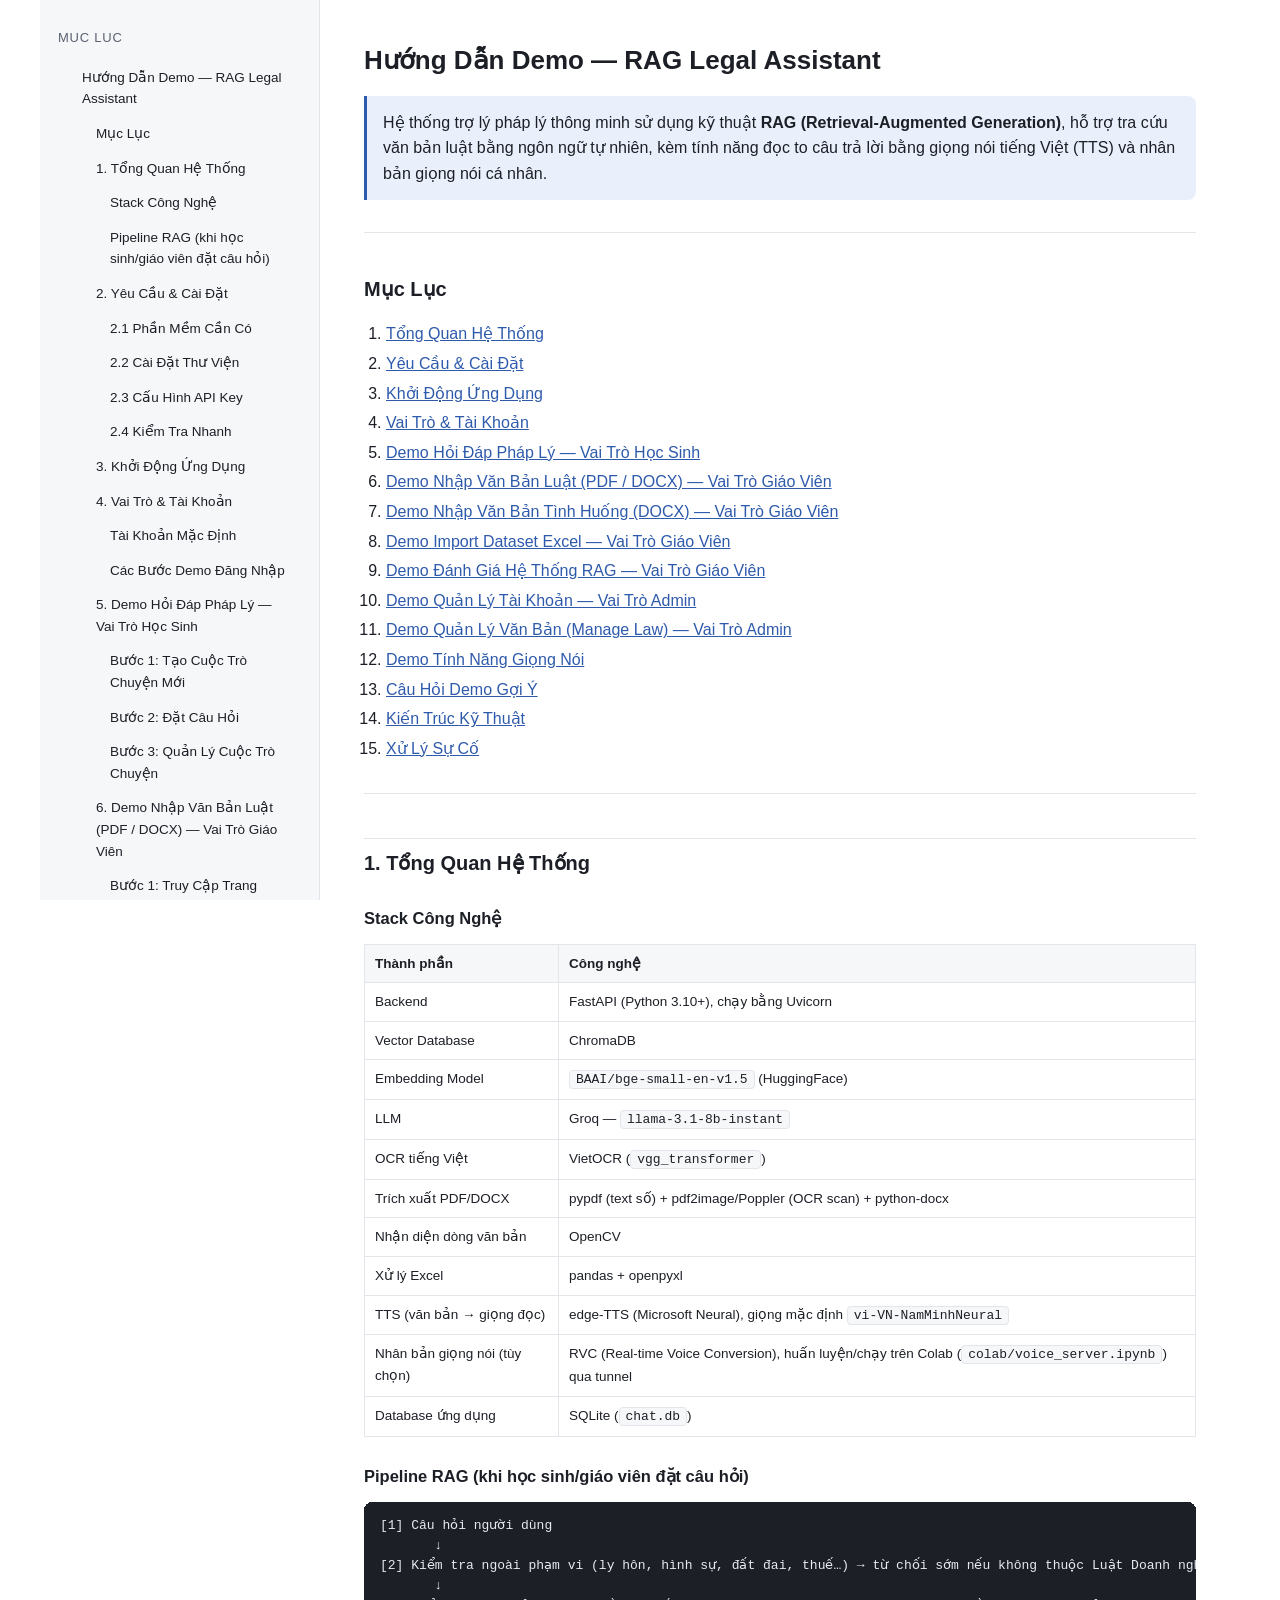
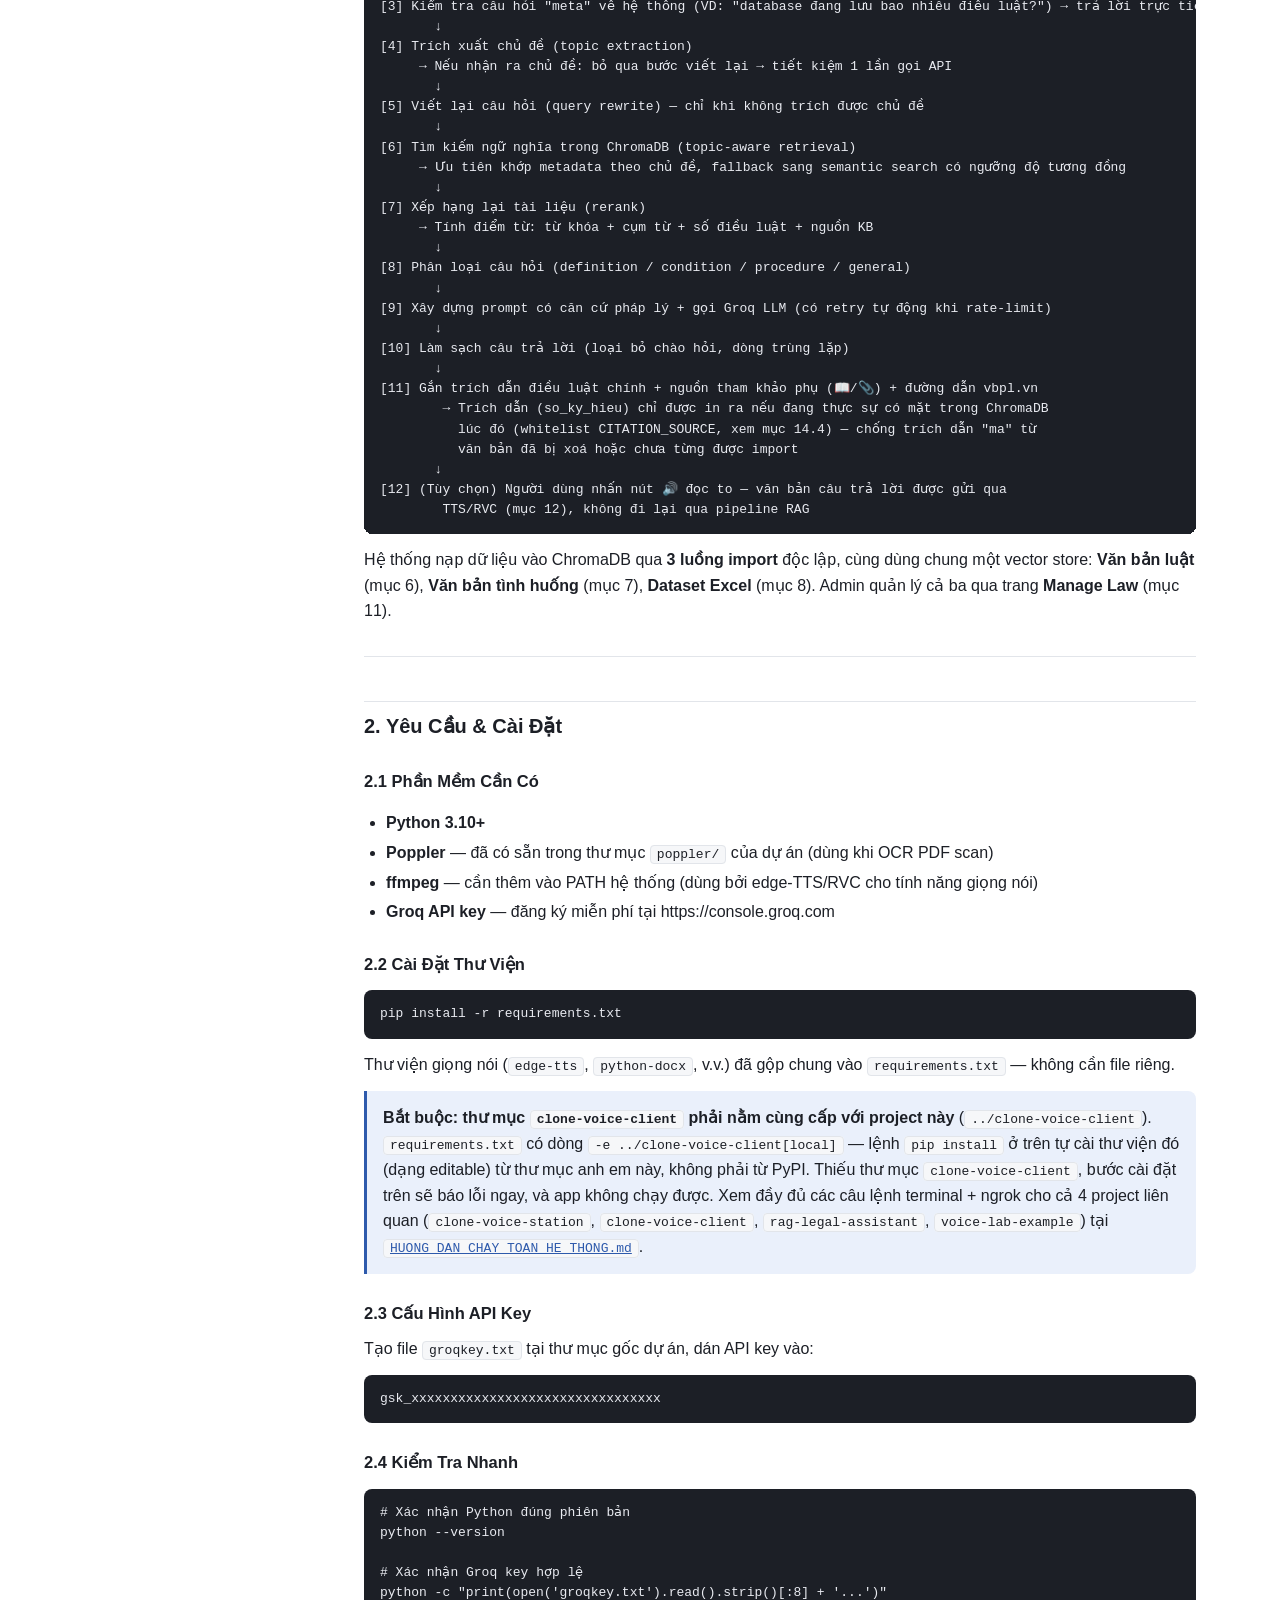
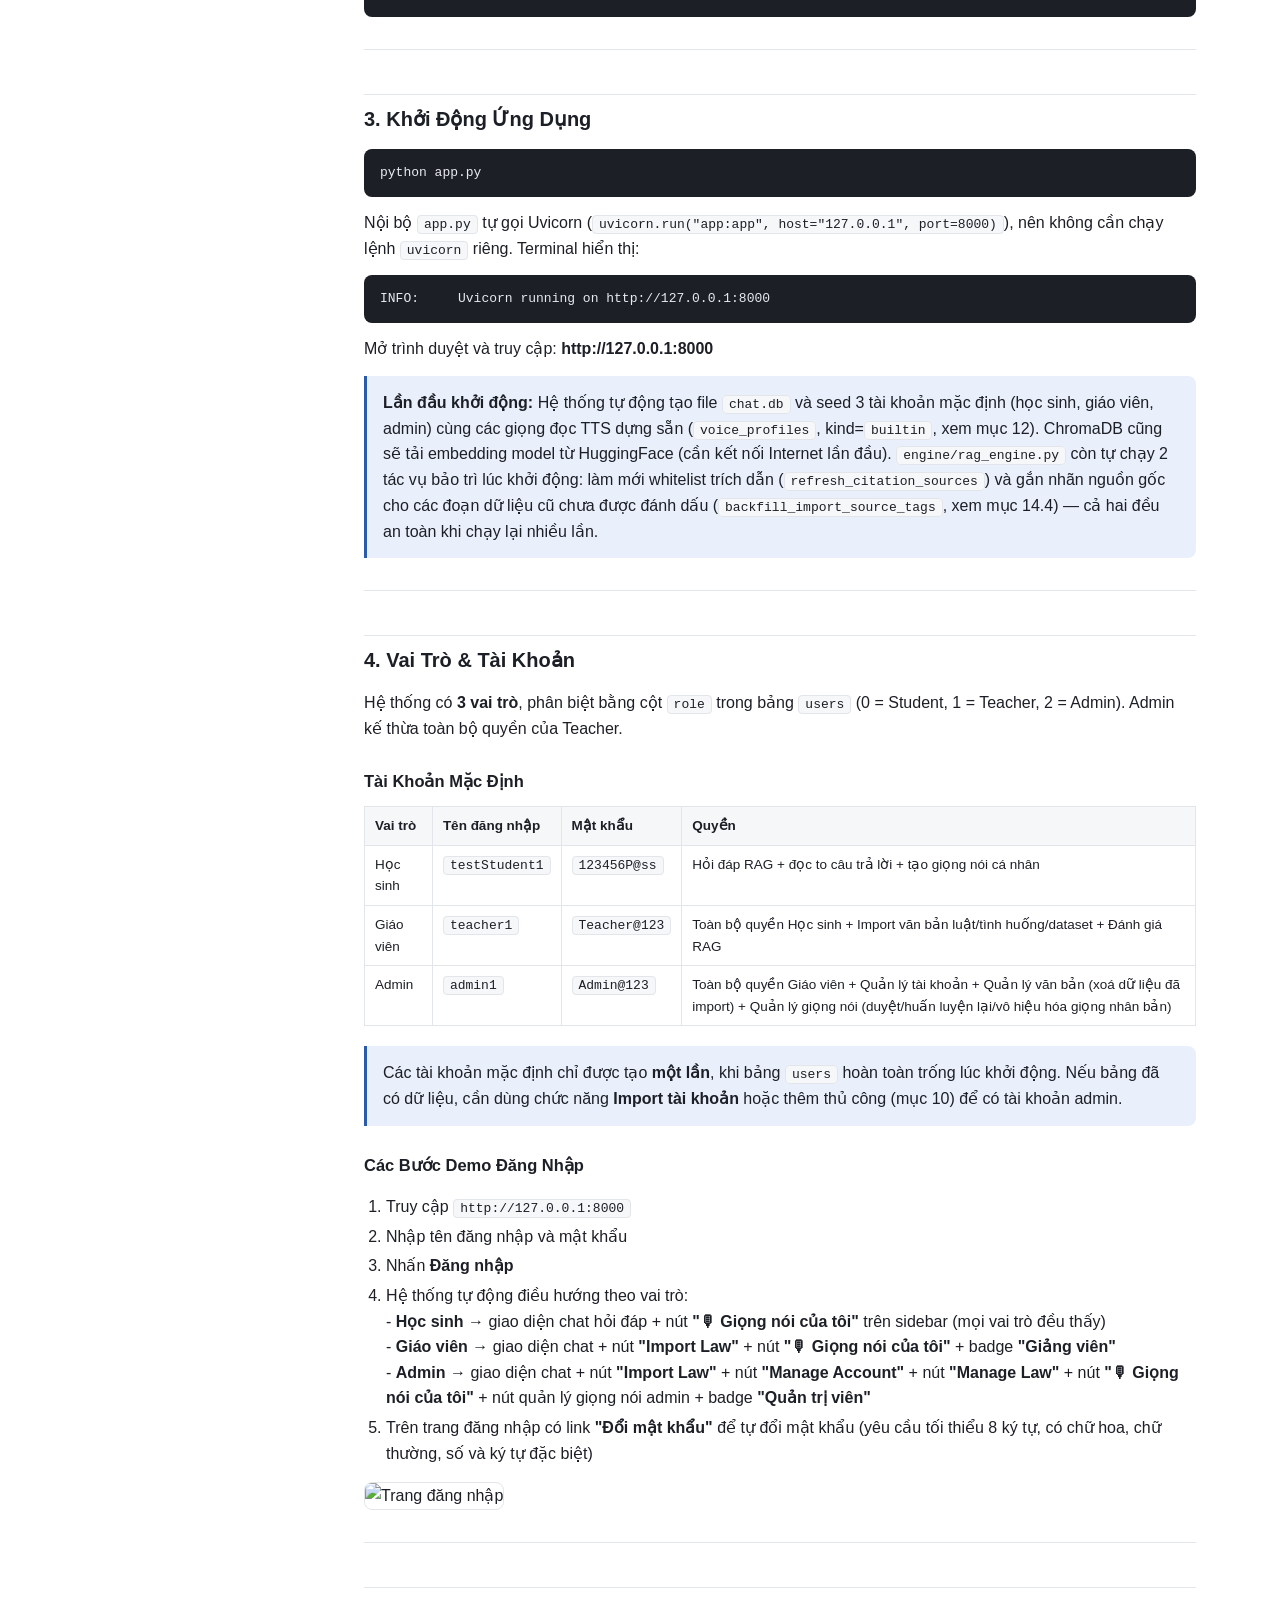
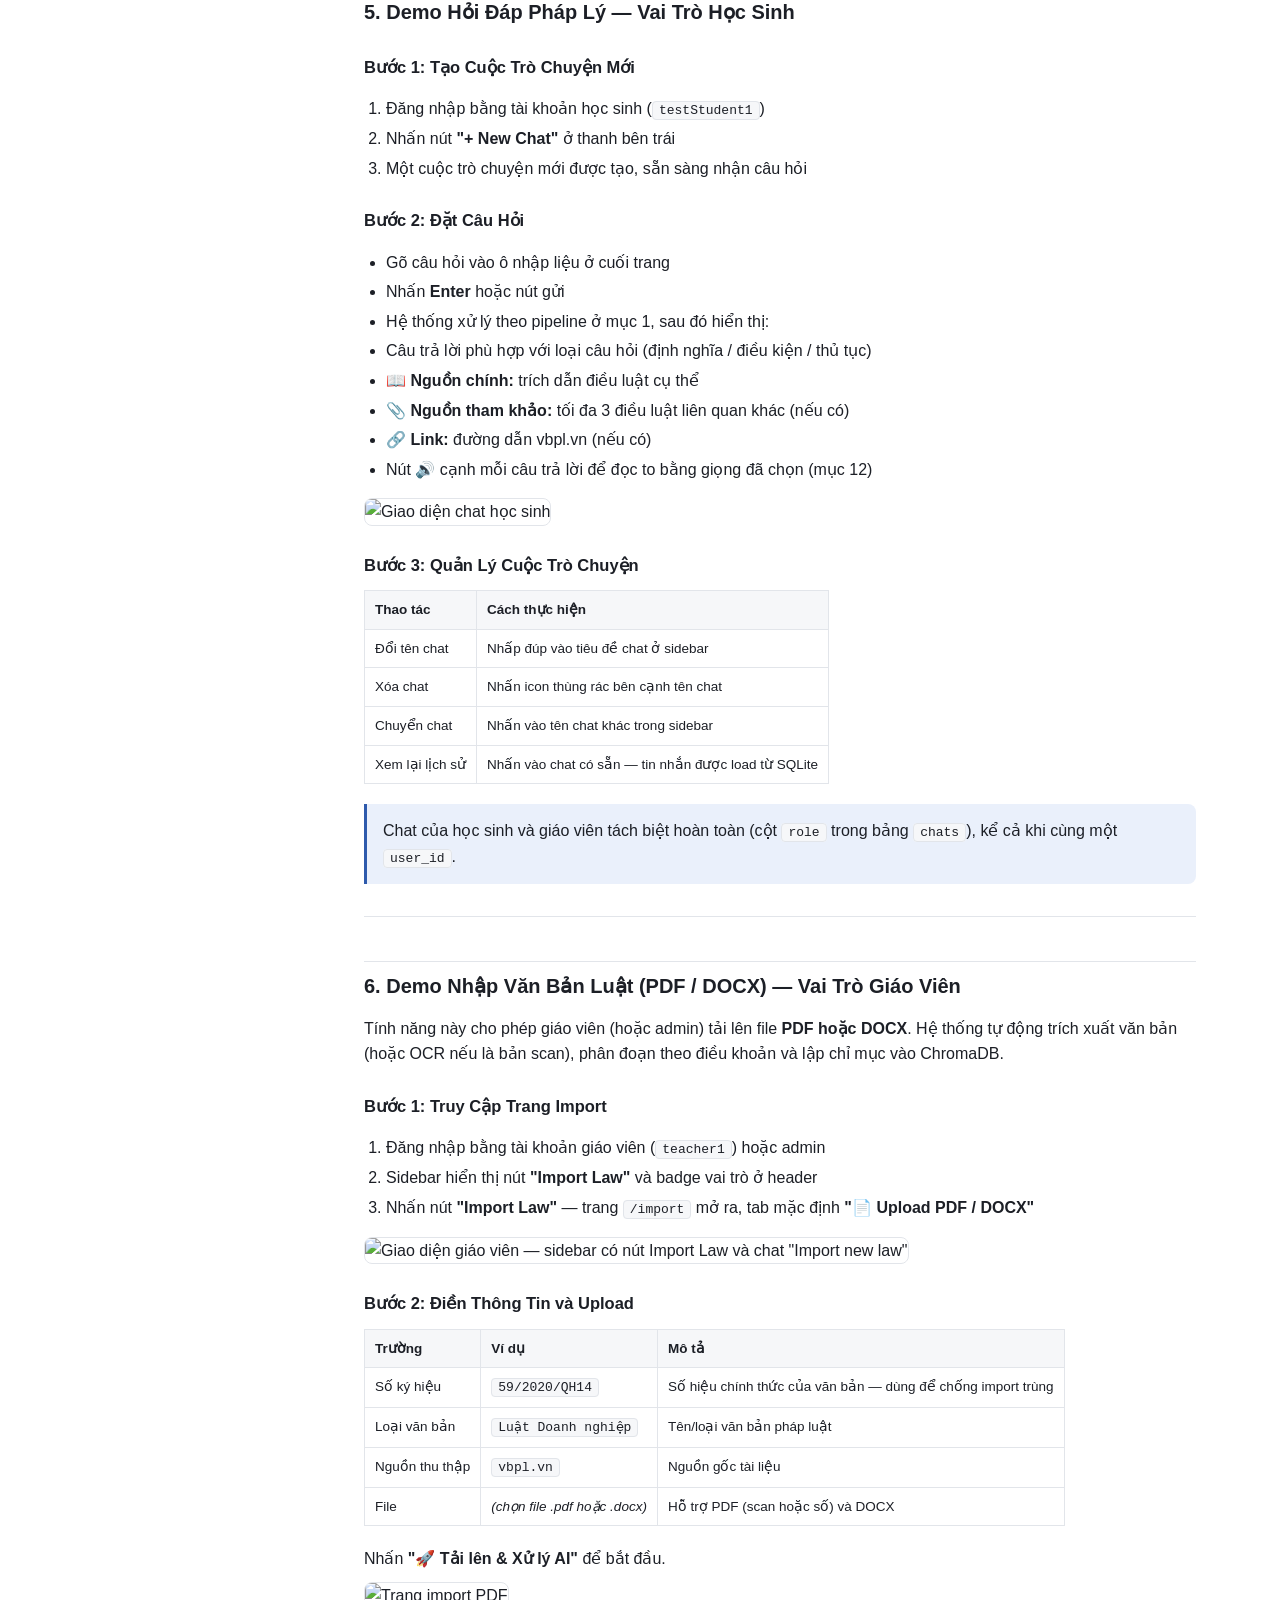
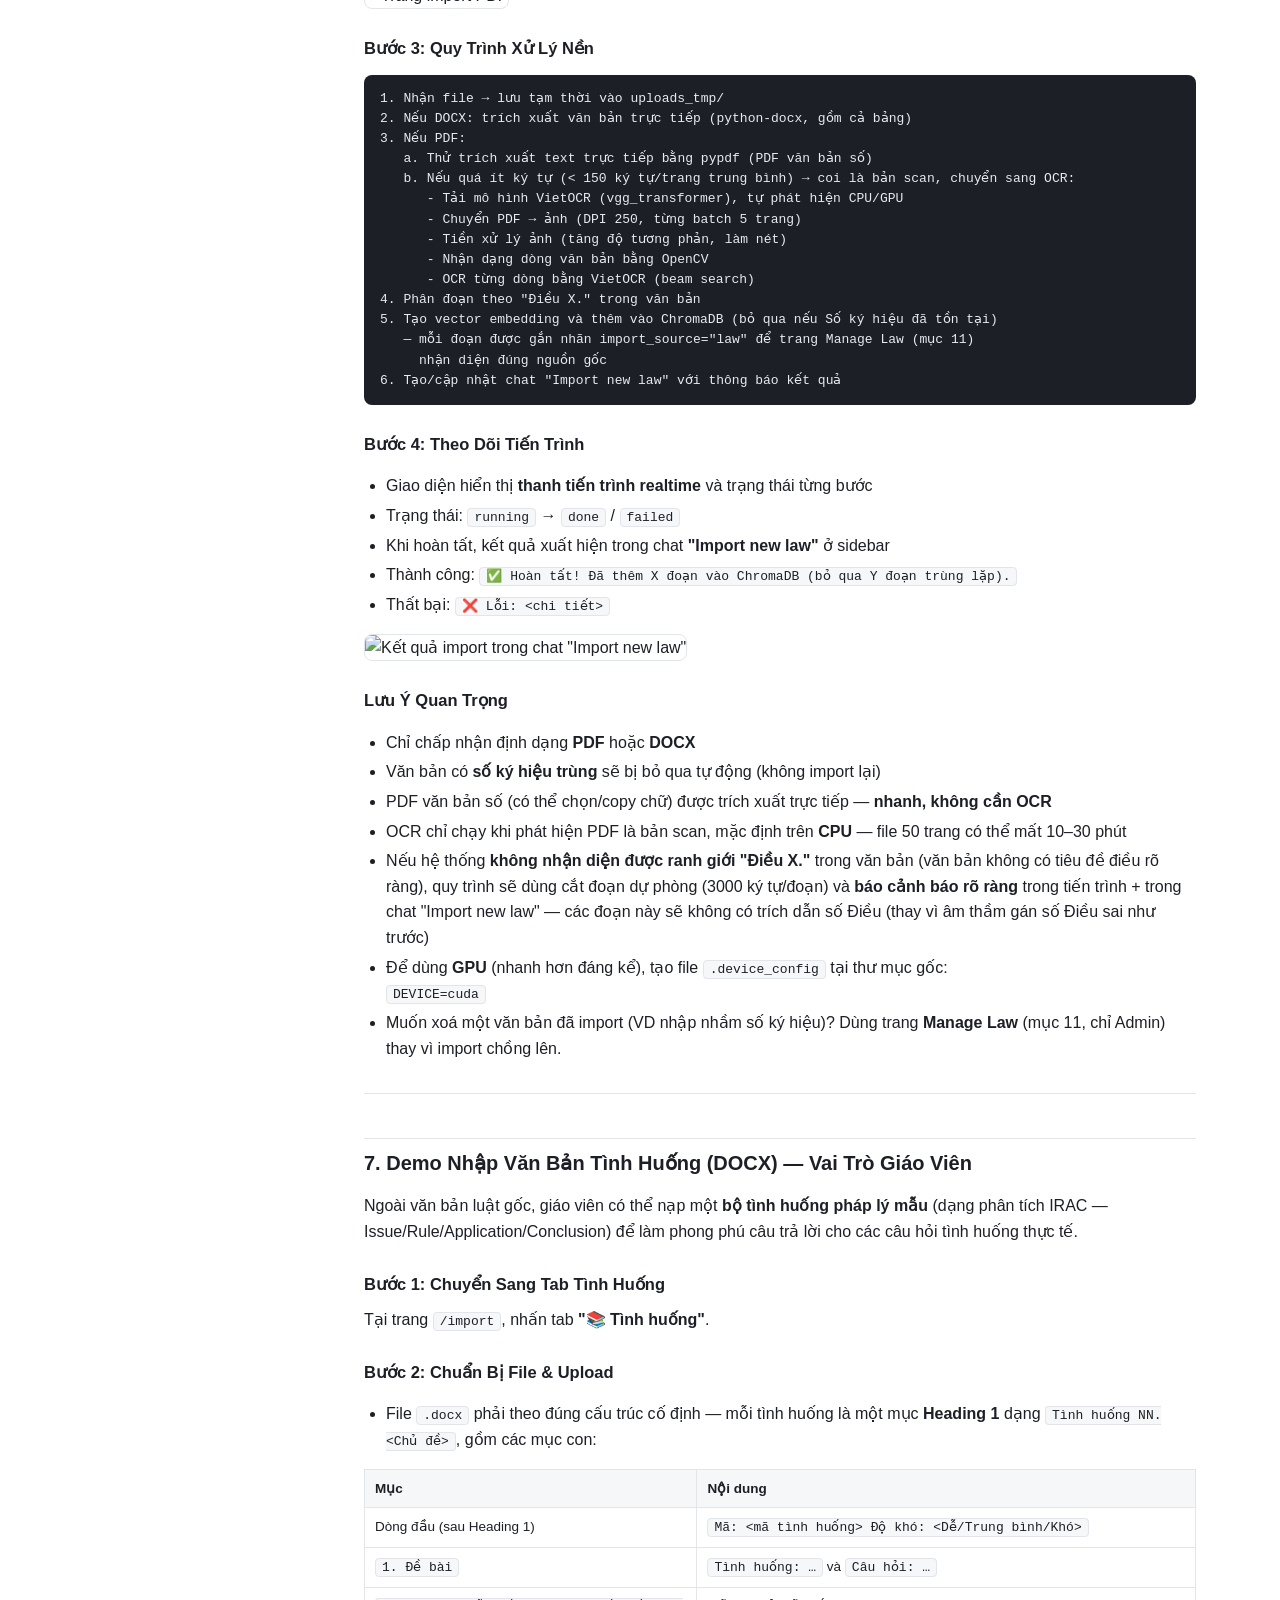
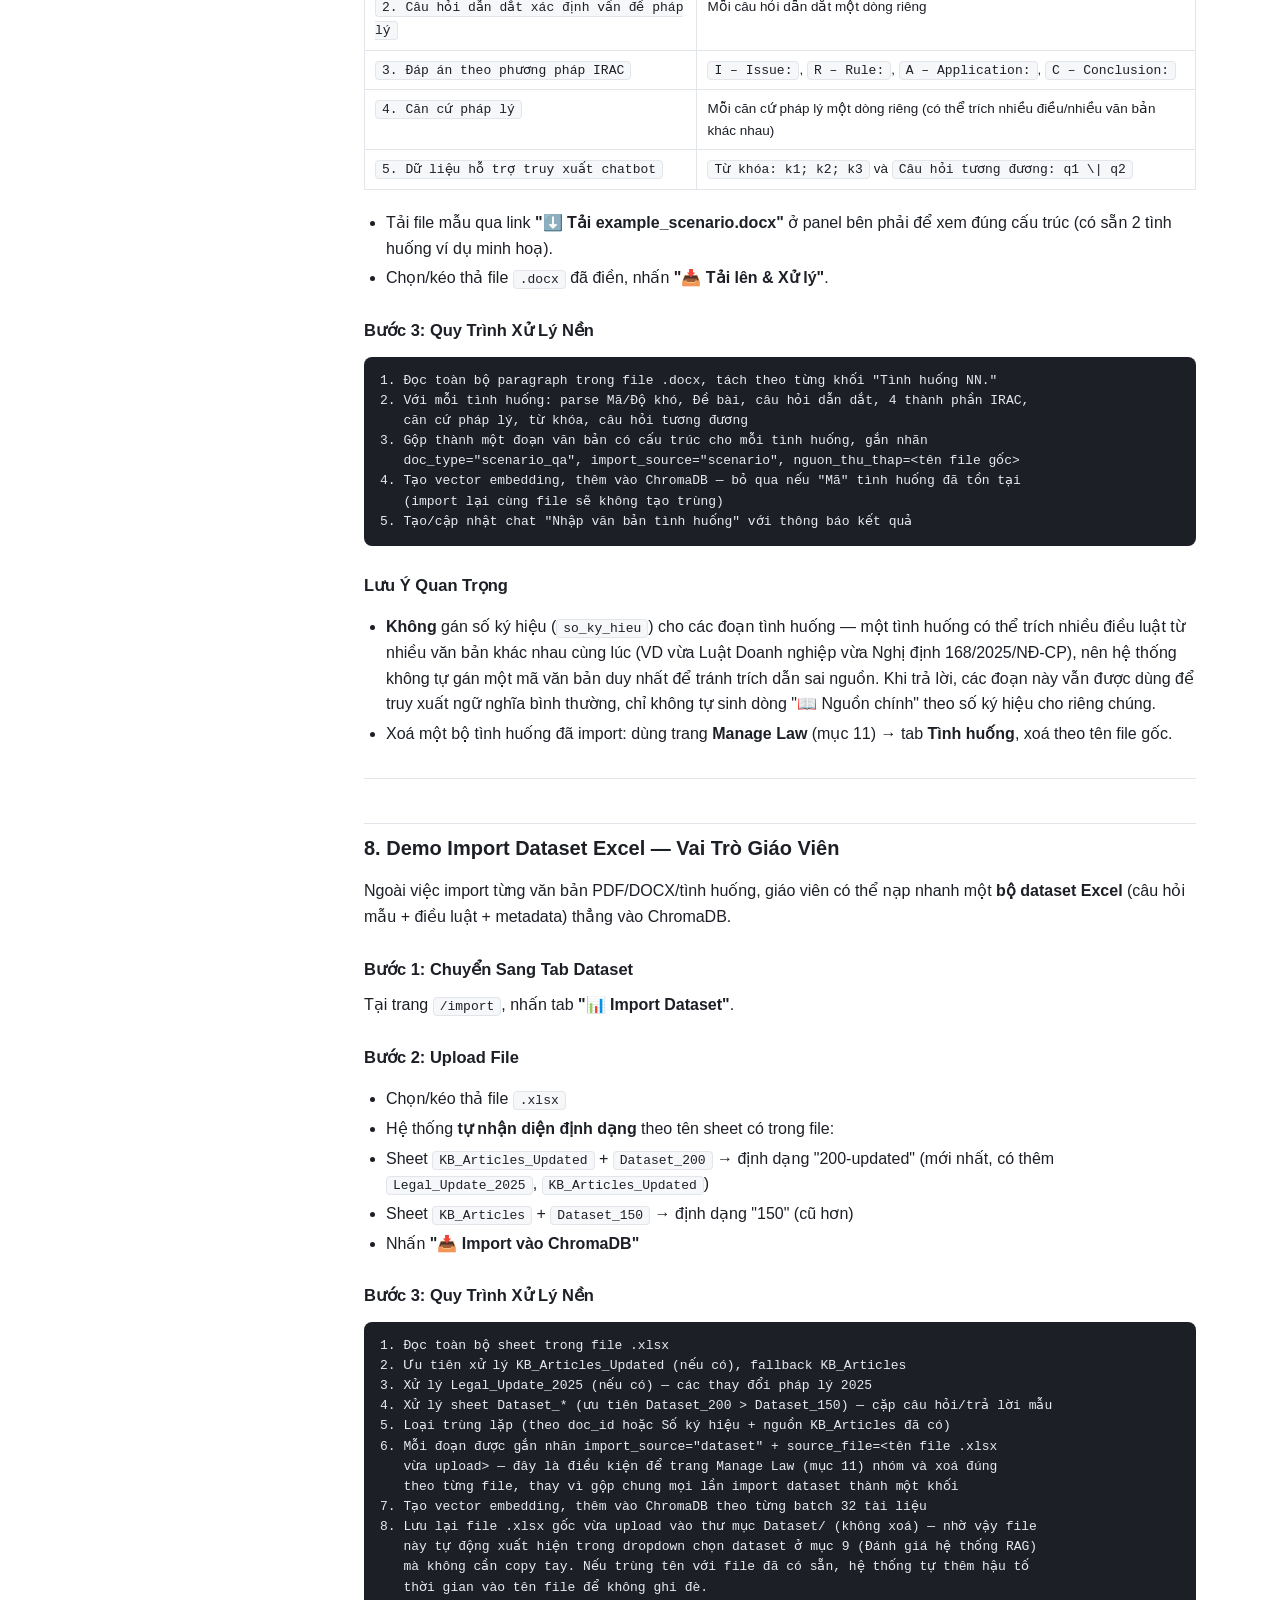
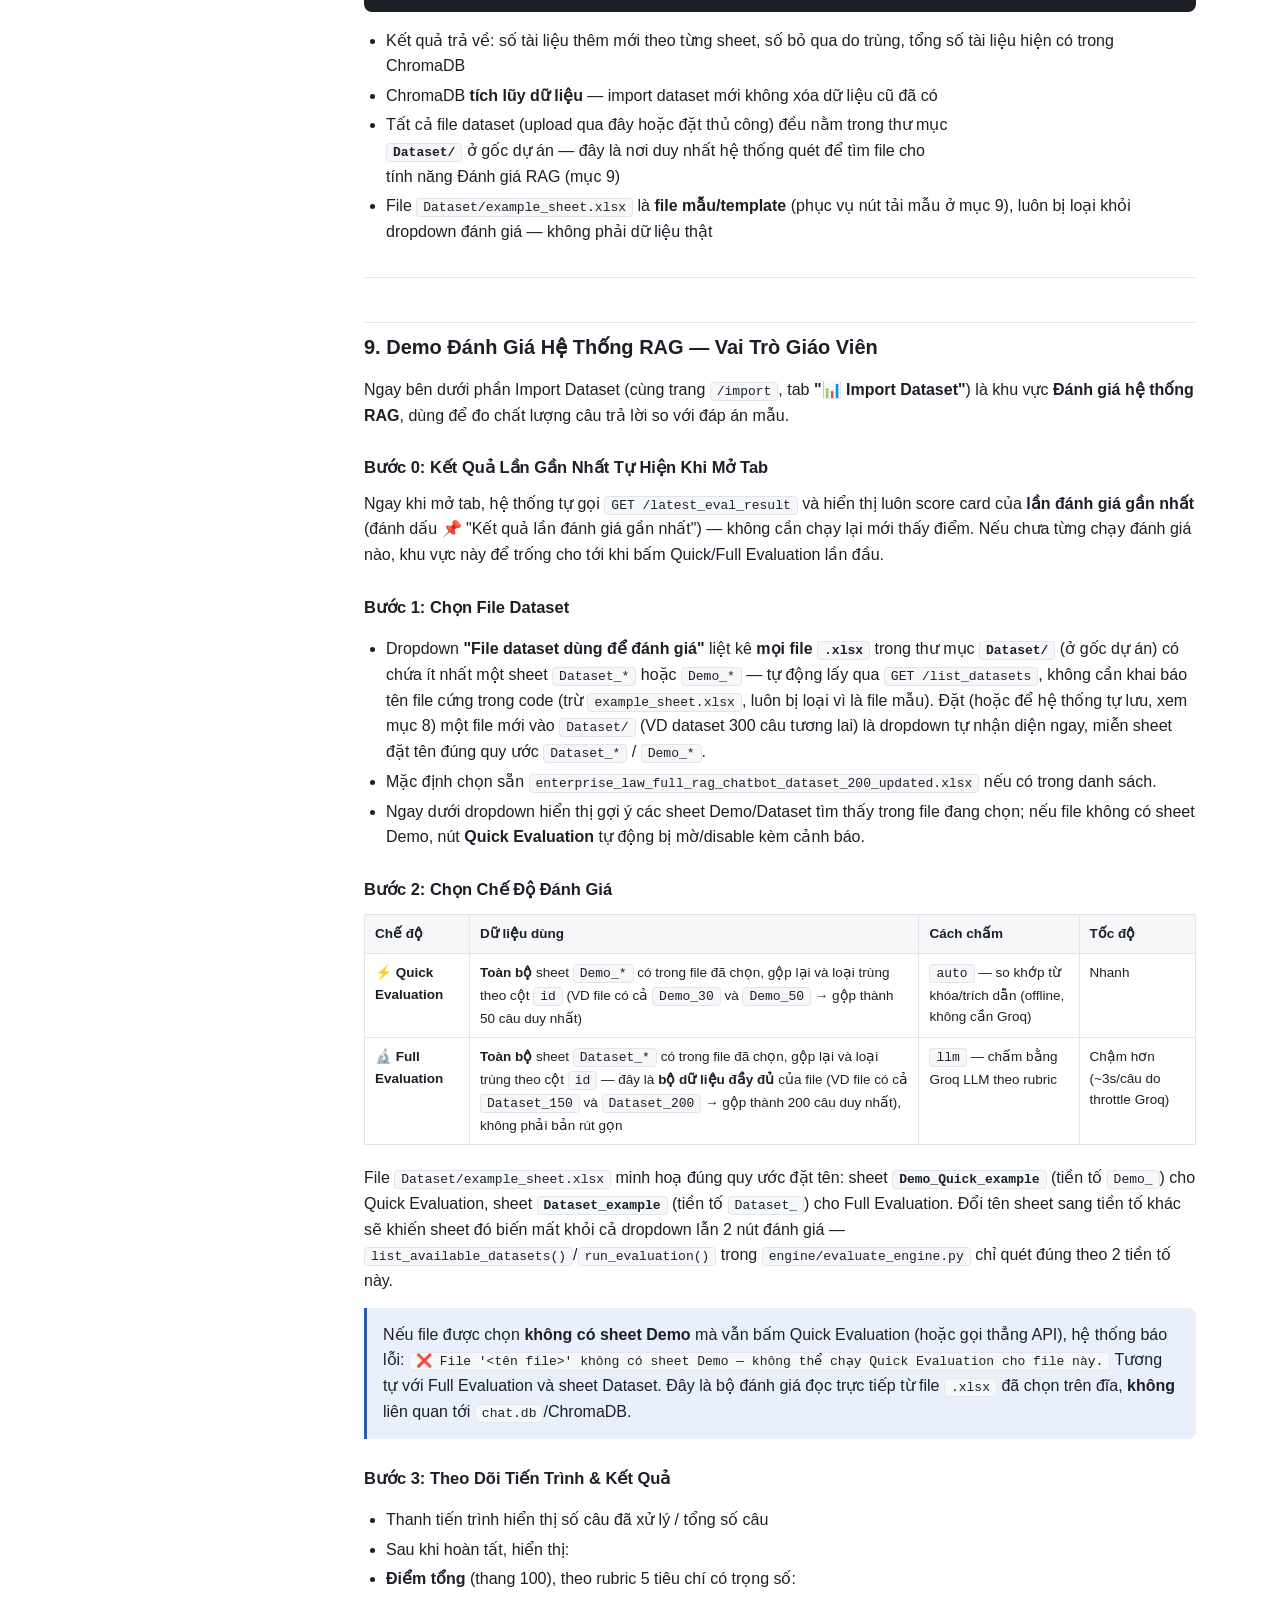
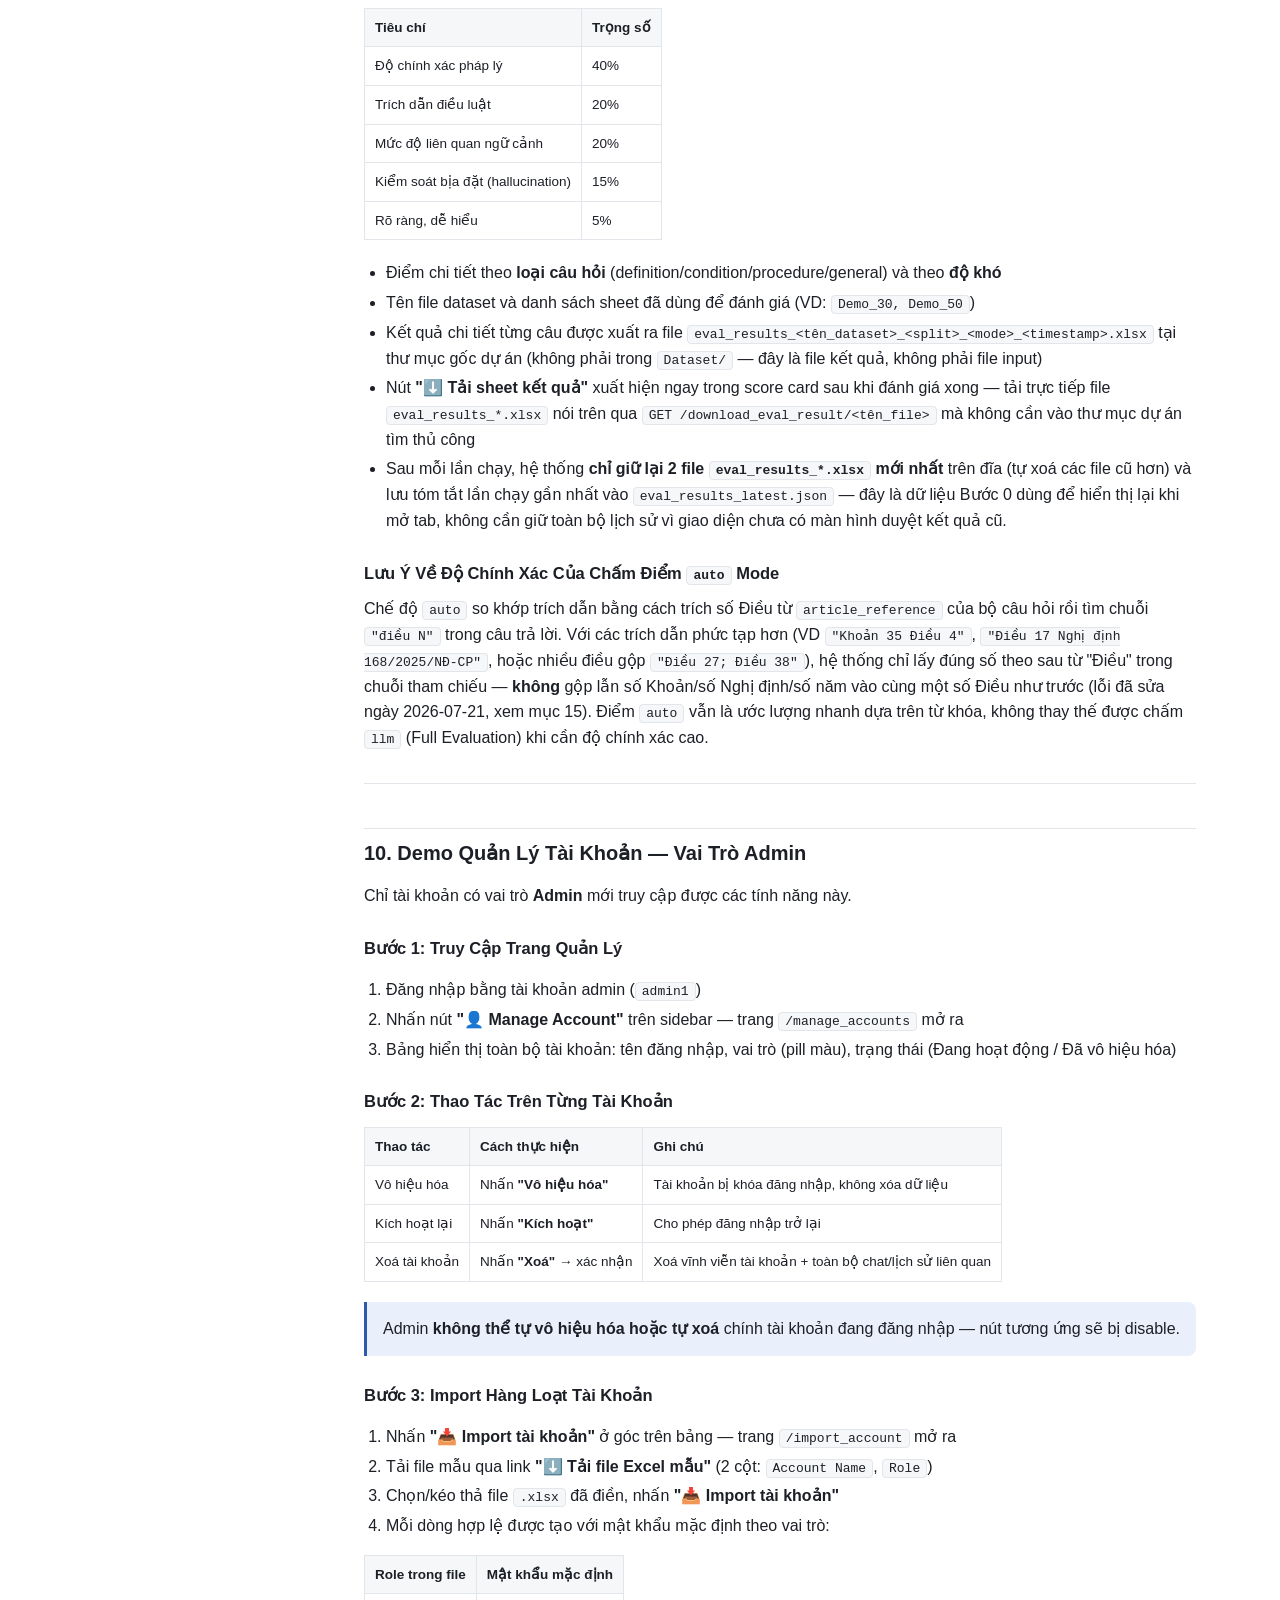
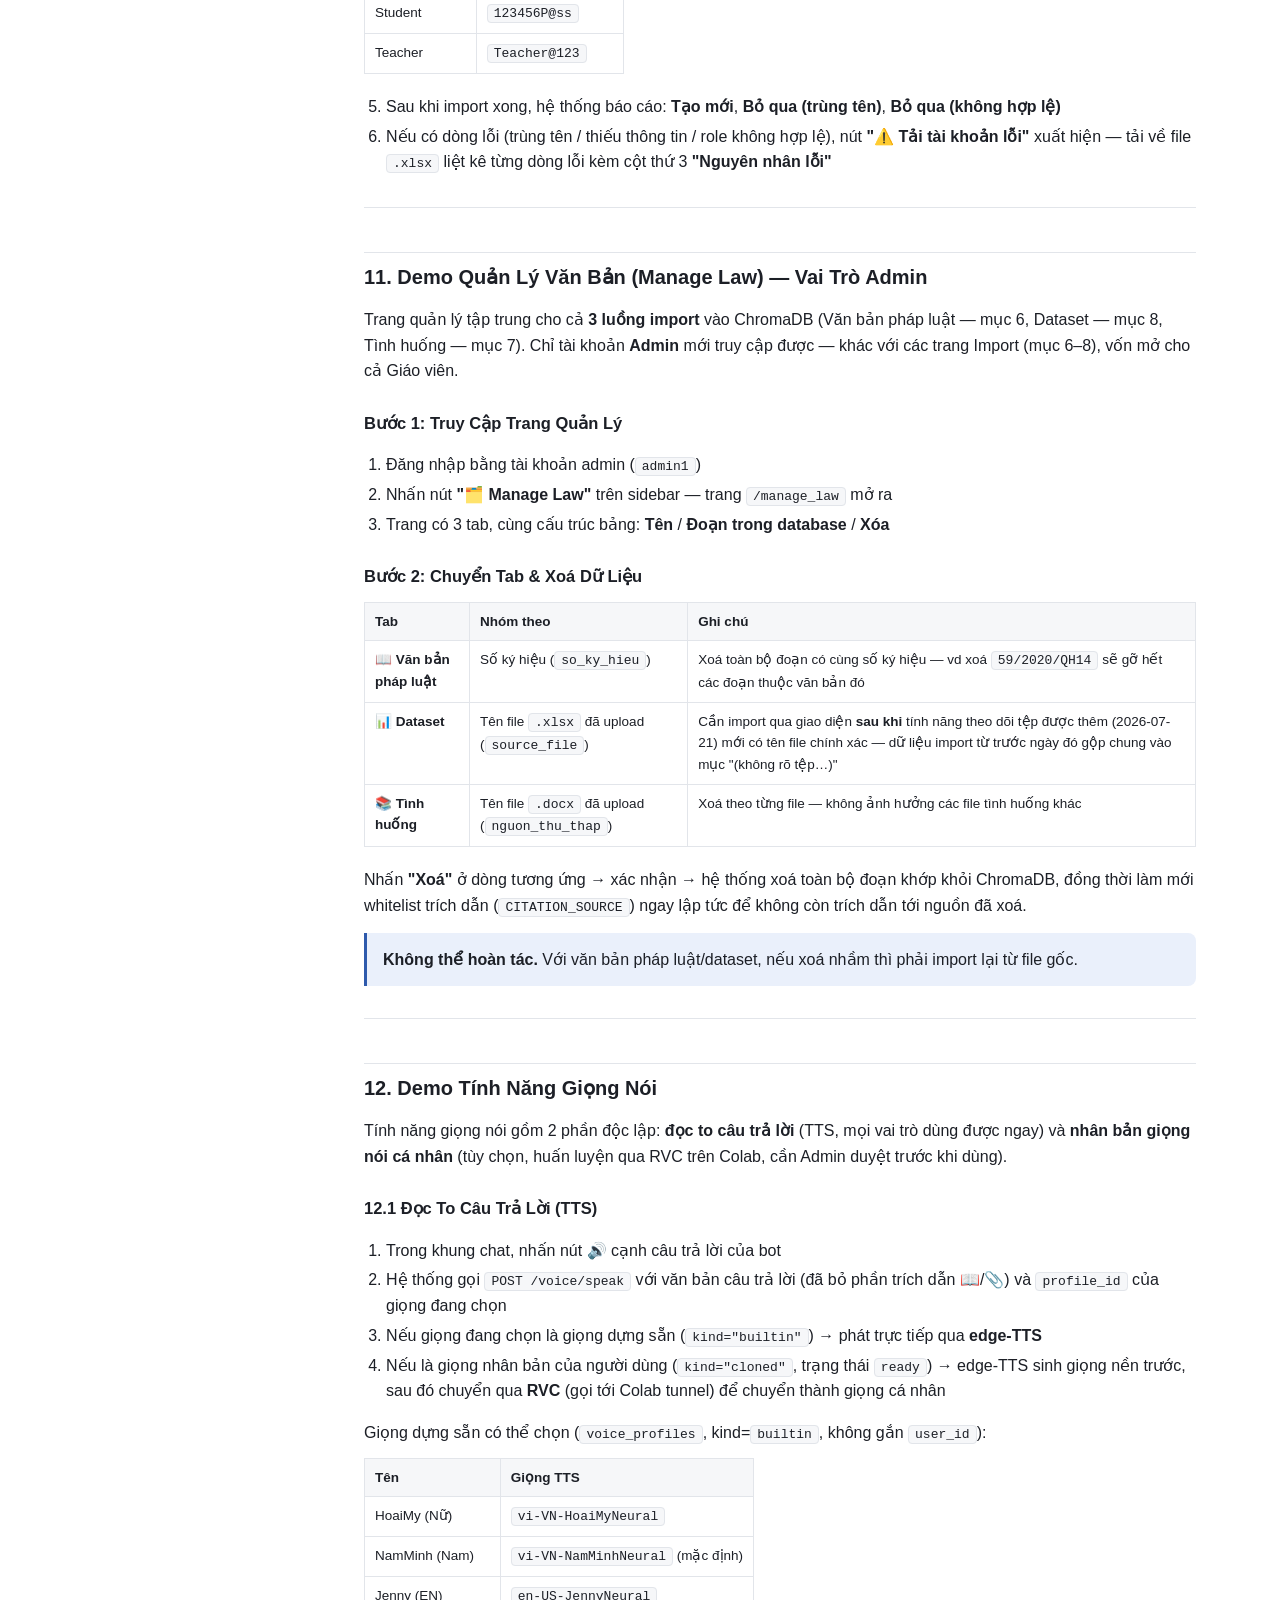
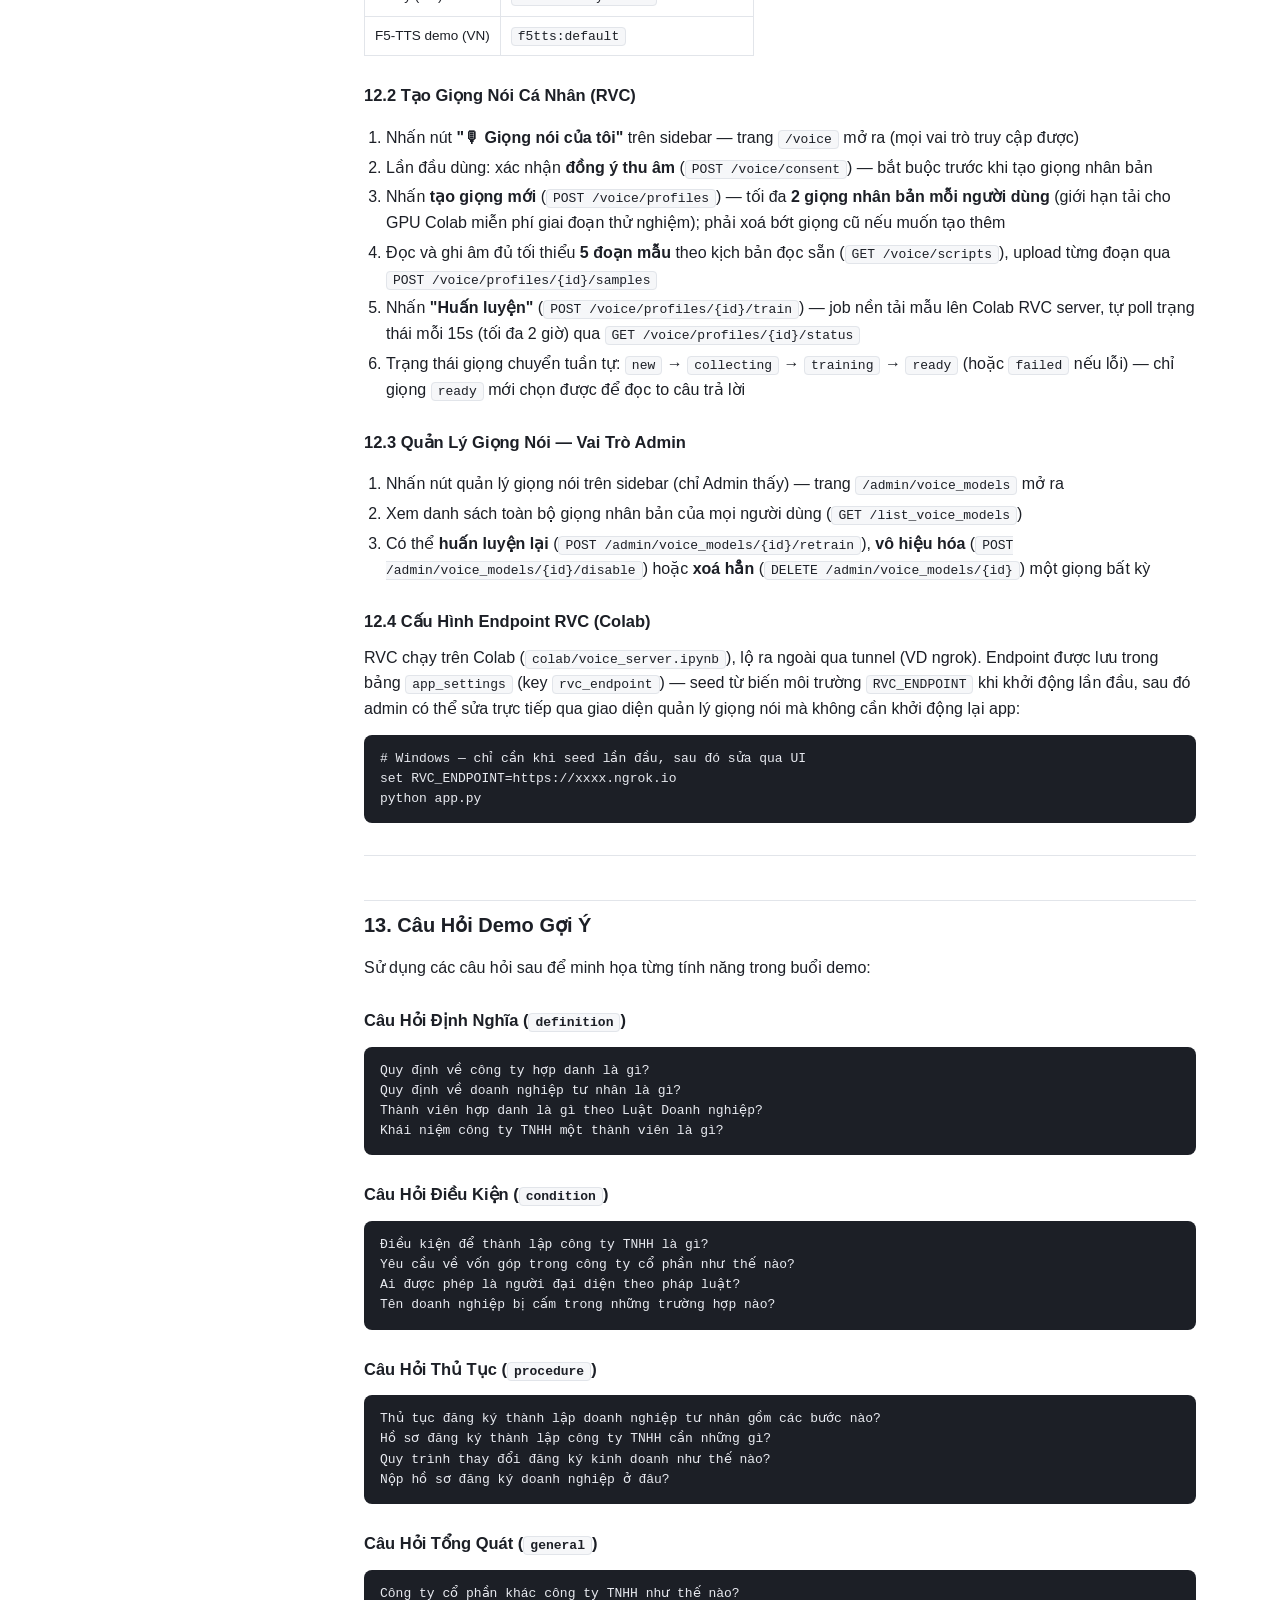
==== HUONG_DAN_DEMO.html @ 6652bcc4 "Add HTML version of the demo guide (converted from HUONG_DAN_DEMO.md) Same content as the existing m" ====
<!DOCTYPE html>
<html lang="vi">
<head>
<meta charset="UTF-8">
<meta name="viewport" content="width=device-width, initial-scale=1.0">
<title>Huong Dan Demo - RAG Legal Assistant</title>
<style>
  :root {
    --bg: #ffffff; --bg-alt: #f6f7f9; --text: #1c1f26; --text-dim: #5b6270;
    --border: #e2e5ea; --accent: #2e5aac; --accent-soft: #eaf0fb;
    --code-bg: #1c1f26; --code-text: #e8eaf0;
  }
  @media (prefers-color-scheme: dark) {
    :root {
      --bg: #14161a; --bg-alt: #1b1e24; --text: #e7e9ee; --text-dim: #9aa1ae;
      --border: #2b2f38; --accent: #7fa6f5; --accent-soft: #1e2a42;
      --code-bg: #0d0f13; --code-text: #e8eaf0;
    }
  }
  * { box-sizing: border-box; }
  body { margin: 0; background: var(--bg); color: var(--text);
    font-family: "Segoe UI", -apple-system, BlinkMacSystemFont, sans-serif; line-height: 1.6; }
  .layout { display: grid; grid-template-columns: 280px minmax(0, 1fr); max-width: 1200px; margin: 0 auto; }
  @media (max-width: 860px) {
    .layout { grid-template-columns: 1fr; }
    nav.toc { position: static !important; border-right: none !important; border-bottom: 1px solid var(--border); }
  }
  nav.toc { position: sticky; top: 0; align-self: start; height: 100vh; overflow-y: auto;
    padding: 28px 18px; border-right: 1px solid var(--border); background: var(--bg-alt); }
  nav.toc .toclabel { font-size: 13px; text-transform: uppercase; letter-spacing: .06em; color: var(--text-dim); margin: 0 0 12px; }
  nav.toc ul { list-style: none; margin: 0; padding-left: 14px; }
  nav.toc > ul { padding-left: 0; }
  nav.toc li { margin: 1px 0; }
  nav.toc a { display: block; padding: 6px 10px; border-radius: 6px; color: var(--text);
    text-decoration: none; font-size: 13.5px; }
  nav.toc a:hover { background: var(--accent-soft); color: var(--accent); }
  main { padding: 40px 44px 100px; min-width: 0; }
  main > .subtitle { color: var(--text-dim); margin: -4px 0 32px; font-size: 15px; }
  h1 { font-size: 26px; margin: 0 0 6px; }
  h2 { font-size: 20px; margin: 44px 0 14px; padding-top: 8px; border-top: 1px solid var(--border); }
  main > h2:first-of-type { border-top: none; margin-top: 0; }
  h3 { font-size: 16.5px; margin: 26px 0 8px; }
  h4 { font-size: 14.5px; margin: 18px 0 6px; color: var(--text-dim); }
  p { margin: 10px 0; }
  a { color: var(--accent); }
  code { background: var(--bg-alt); border: 1px solid var(--border); padding: 1px 6px;
    border-radius: 4px; font-size: 13px; font-family: "Cascadia Code", Consolas, "Courier New", monospace; }
  pre { background: var(--code-bg); color: var(--code-text); padding: 14px 16px; border-radius: 8px;
    overflow-x: auto; font-size: 13px; line-height: 1.55;
    font-family: "Cascadia Code", Consolas, "Courier New", monospace; }
  pre code { background: none; border: none; padding: 0; color: inherit; }
  ul, ol { padding-left: 22px; }
  li { margin: 4px 0; }
  table { border-collapse: collapse; width: 100%; margin: 12px 0 20px; font-size: 13.5px; display: block; overflow-x: auto; }
  th, td { border: 1px solid var(--border); padding: 8px 10px; text-align: left; vertical-align: top; }
  th { background: var(--bg-alt); }
  blockquote { margin: 14px 0; padding: 10px 16px; border-left: 3px solid var(--accent);
    background: var(--accent-soft); border-radius: 0 8px 8px 0; }
  blockquote p { margin: 4px 0; }
  hr { border: none; border-top: 1px solid var(--border); margin: 32px 0; }
  img { max-width: 100%; border-radius: 8px; border: 1px solid var(--border); }
  footer { margin-top: 60px; padding-top: 18px; border-top: 1px solid var(--border);
    color: var(--text-dim); font-size: 12.5px; }
</style>
</head>
<body>
<div class="layout">
  <nav class="toc">
    <p class="toclabel">Muc luc</p>
    <div class="toc">
<ul>
<li><a href="#huong-dan-demo-rag-legal-assistant">Hướng Dẫn Demo — RAG Legal Assistant</a><ul>
<li><a href="#muc-luc">Mục Lục</a></li>
<li><a href="#1-tong-quan-he-thong">1. Tổng Quan Hệ Thống</a><ul>
<li><a href="#stack-cong-nghe">Stack Công Nghệ</a></li>
<li><a href="#pipeline-rag-khi-hoc-sinhgiao-vien-at-cau-hoi">Pipeline RAG (khi học sinh/giáo viên đặt câu hỏi)</a></li>
</ul>
</li>
<li><a href="#2-yeu-cau-cai-at">2. Yêu Cầu &amp; Cài Đặt</a><ul>
<li><a href="#21-phan-mem-can-co">2.1 Phần Mềm Cần Có</a></li>
<li><a href="#22-cai-at-thu-vien">2.2 Cài Đặt Thư Viện</a></li>
<li><a href="#23-cau-hinh-api-key">2.3 Cấu Hình API Key</a></li>
<li><a href="#24-kiem-tra-nhanh">2.4 Kiểm Tra Nhanh</a></li>
</ul>
</li>
<li><a href="#3-khoi-ong-ung-dung">3. Khởi Động Ứng Dụng</a></li>
<li><a href="#4-vai-tro-tai-khoan">4. Vai Trò &amp; Tài Khoản</a><ul>
<li><a href="#tai-khoan-mac-inh">Tài Khoản Mặc Định</a></li>
<li><a href="#cac-buoc-demo-ang-nhap">Các Bước Demo Đăng Nhập</a></li>
</ul>
</li>
<li><a href="#5-demo-hoi-ap-phap-ly-vai-tro-hoc-sinh">5. Demo Hỏi Đáp Pháp Lý — Vai Trò Học Sinh</a><ul>
<li><a href="#buoc-1-tao-cuoc-tro-chuyen-moi">Bước 1: Tạo Cuộc Trò Chuyện Mới</a></li>
<li><a href="#buoc-2-at-cau-hoi">Bước 2: Đặt Câu Hỏi</a></li>
<li><a href="#buoc-3-quan-ly-cuoc-tro-chuyen">Bước 3: Quản Lý Cuộc Trò Chuyện</a></li>
</ul>
</li>
<li><a href="#6-demo-nhap-van-ban-luat-pdf-docx-vai-tro-giao-vien">6. Demo Nhập Văn Bản Luật (PDF / DOCX) — Vai Trò Giáo Viên</a><ul>
<li><a href="#buoc-1-truy-cap-trang-import">Bước 1: Truy Cập Trang Import</a></li>
<li><a href="#buoc-2-ien-thong-tin-va-upload">Bước 2: Điền Thông Tin và Upload</a></li>
<li><a href="#buoc-3-quy-trinh-xu-ly-nen">Bước 3: Quy Trình Xử Lý Nền</a></li>
<li><a href="#buoc-4-theo-doi-tien-trinh">Bước 4: Theo Dõi Tiến Trình</a></li>
<li><a href="#luu-y-quan-trong">Lưu Ý Quan Trọng</a></li>
</ul>
</li>
<li><a href="#7-demo-nhap-van-ban-tinh-huong-docx-vai-tro-giao-vien">7. Demo Nhập Văn Bản Tình Huống (DOCX) — Vai Trò Giáo Viên</a><ul>
<li><a href="#buoc-1-chuyen-sang-tab-tinh-huong">Bước 1: Chuyển Sang Tab Tình Huống</a></li>
<li><a href="#buoc-2-chuan-bi-file-upload">Bước 2: Chuẩn Bị File &amp; Upload</a></li>
<li><a href="#buoc-3-quy-trinh-xu-ly-nen_1">Bước 3: Quy Trình Xử Lý Nền</a></li>
<li><a href="#luu-y-quan-trong_1">Lưu Ý Quan Trọng</a></li>
</ul>
</li>
<li><a href="#8-demo-import-dataset-excel-vai-tro-giao-vien">8. Demo Import Dataset Excel — Vai Trò Giáo Viên</a><ul>
<li><a href="#buoc-1-chuyen-sang-tab-dataset">Bước 1: Chuyển Sang Tab Dataset</a></li>
<li><a href="#buoc-2-upload-file">Bước 2: Upload File</a></li>
<li><a href="#buoc-3-quy-trinh-xu-ly-nen_2">Bước 3: Quy Trình Xử Lý Nền</a></li>
</ul>
</li>
<li><a href="#9-demo-anh-gia-he-thong-rag-vai-tro-giao-vien">9. Demo Đánh Giá Hệ Thống RAG — Vai Trò Giáo Viên</a><ul>
<li><a href="#buoc-0-ket-qua-lan-gan-nhat-tu-hien-khi-mo-tab">Bước 0: Kết Quả Lần Gần Nhất Tự Hiện Khi Mở Tab</a></li>
<li><a href="#buoc-1-chon-file-dataset">Bước 1: Chọn File Dataset</a></li>
<li><a href="#buoc-2-chon-che-o-anh-gia">Bước 2: Chọn Chế Độ Đánh Giá</a></li>
<li><a href="#buoc-3-theo-doi-tien-trinh-ket-qua">Bước 3: Theo Dõi Tiến Trình &amp; Kết Quả</a></li>
<li><a href="#luu-y-ve-o-chinh-xac-cua-cham-iem-auto-mode">Lưu Ý Về Độ Chính Xác Của Chấm Điểm auto Mode</a></li>
</ul>
</li>
<li><a href="#10-demo-quan-ly-tai-khoan-vai-tro-admin">10. Demo Quản Lý Tài Khoản — Vai Trò Admin</a><ul>
<li><a href="#buoc-1-truy-cap-trang-quan-ly">Bước 1: Truy Cập Trang Quản Lý</a></li>
<li><a href="#buoc-2-thao-tac-tren-tung-tai-khoan">Bước 2: Thao Tác Trên Từng Tài Khoản</a></li>
<li><a href="#buoc-3-import-hang-loat-tai-khoan">Bước 3: Import Hàng Loạt Tài Khoản</a></li>
</ul>
</li>
<li><a href="#11-demo-quan-ly-van-ban-manage-law-vai-tro-admin">11. Demo Quản Lý Văn Bản (Manage Law) — Vai Trò Admin</a><ul>
<li><a href="#buoc-1-truy-cap-trang-quan-ly_1">Bước 1: Truy Cập Trang Quản Lý</a></li>
<li><a href="#buoc-2-chuyen-tab-xoa-du-lieu">Bước 2: Chuyển Tab &amp; Xoá Dữ Liệu</a></li>
</ul>
</li>
<li><a href="#12-demo-tinh-nang-giong-noi">12. Demo Tính Năng Giọng Nói</a><ul>
<li><a href="#121-oc-to-cau-tra-loi-tts">12.1 Đọc To Câu Trả Lời (TTS)</a></li>
<li><a href="#122-tao-giong-noi-ca-nhan-rvc">12.2 Tạo Giọng Nói Cá Nhân (RVC)</a></li>
<li><a href="#123-quan-ly-giong-noi-vai-tro-admin">12.3 Quản Lý Giọng Nói — Vai Trò Admin</a></li>
<li><a href="#124-cau-hinh-endpoint-rvc-colab">12.4 Cấu Hình Endpoint RVC (Colab)</a></li>
</ul>
</li>
<li><a href="#13-cau-hoi-demo-goi-y">13. Câu Hỏi Demo Gợi Ý</a><ul>
<li><a href="#cau-hoi-inh-nghia-definition">Câu Hỏi Định Nghĩa (definition)</a></li>
<li><a href="#cau-hoi-ieu-kien-condition">Câu Hỏi Điều Kiện (condition)</a></li>
<li><a href="#cau-hoi-thu-tuc-procedure">Câu Hỏi Thủ Tục (procedure)</a></li>
<li><a href="#cau-hoi-tong-quat-general">Câu Hỏi Tổng Quát (general)</a></li>
<li><a href="#cau-hoi-tinh-huong-minh-hoa-du-lieu-tu-muc-7">Câu Hỏi Tình Huống (minh hoạ dữ liệu từ mục 7)</a></li>
<li><a href="#cau-hoi-meta-ve-he-thong">Câu Hỏi Meta Về Hệ Thống</a></li>
<li><a href="#cau-hoi-ngoai-pham-vi-e-minh-hoa-co-che-tu-choi">Câu Hỏi Ngoài Phạm Vi (để minh họa cơ chế từ chối)</a></li>
</ul>
</li>
<li><a href="#14-kien-truc-ky-thuat">14. Kiến Trúc Kỹ Thuật</a><ul>
<li><a href="#141-cau-truc-thu-muc">14.1 Cấu Trúc Thư Mục</a></li>
<li><a href="#142-api-endpoints">14.2 API Endpoints</a></li>
<li><a href="#143-phan-loai-cau-hoi-rag">14.3 Phân Loại Câu Hỏi RAG</a></li>
<li><a href="#144-whitelist-trich-dan-citation_source-nhan-nguon-goc-import_source">14.4 Whitelist Trích Dẫn (CITATION_SOURCE) &amp; Nhãn Nguồn Gốc (import_source)</a></li>
<li><a href="#145-giong-noi-voice_profiles-voice_samples-app_settings">14.5 Giọng Nói: voice_profiles / voice_samples / app_settings</a></li>
<li><a href="#146-schema-database-sqlite">14.6 Schema Database SQLite</a></li>
</ul>
</li>
<li><a href="#15-xu-ly-su-co">15. Xử Lý Sự Cố</a><ul>
<li><a href="#loi-khong-ket-noi-groq">Lỗi Không Kết Nối Groq</a></li>
<li><a href="#chromadb-trong-khong-tim-thay-ket-qua">ChromaDB Trống — Không Tìm Thấy Kết Quả</a></li>
<li><a href="#ocr-chay-cham">OCR Chạy Chậm</a></li>
<li><a href="#loi-poppler-khong-tim-thay">Lỗi Poppler Không Tìm Thấy</a></li>
<li><a href="#loi-ang-nhap-that-bai">Lỗi Đăng Nhập Thất Bại</a></li>
<li><a href="#anh-gia-rag-dung-sai-dataset">Đánh Giá RAG Dùng Sai Dataset</a></li>
<li><a href="#quick-evaluation-bi-disable-bao-loi-khong-co-sheet-demo">Quick Evaluation Bị Disable / Báo Lỗi "Không Có Sheet Demo"</a></li>
<li><a href="#tra-loi-sai-noi-dung-trich-dan-sai-ieu-luat-vd-hoi-ieu-143-ra-noi-dung-ieu-khac">Trả Lời Sai Nội Dung / Trích Dẫn Sai Điều Luật (VD: hỏi "Điều 143" ra nội dung Điều khác)</a></li>
<li><a href="#iem-anh-gia-auto-mode-thap-bat-thuong-du-cau-tra-loi-ung">Điểm Đánh Giá auto Mode Thấp Bất Thường Dù Câu Trả Lời Đúng</a></li>
<li><a href="#khong-tao-uoc-khong-huan-luyen-uoc-giong-noi-ca-nhan">Không Tạo Được / Không Huấn Luyện Được Giọng Nói Cá Nhân</a></li>
</ul>
</li>
<li><a href="#ghi-chu-them">Ghi Chú Thêm</a></li>
</ul>
</li>
</ul>
</div>

  </nav>
  <main>
    <h1 id="huong-dan-demo-rag-legal-assistant">Hướng Dẫn Demo — RAG Legal Assistant</h1>
<blockquote>
<p>Hệ thống trợ lý pháp lý thông minh sử dụng kỹ thuật <strong>RAG (Retrieval-Augmented Generation)</strong>, hỗ trợ tra cứu văn bản luật bằng ngôn ngữ tự nhiên, kèm tính năng đọc to câu trả lời bằng giọng nói tiếng Việt (TTS) và nhân bản giọng nói cá nhân.</p>
</blockquote>
<hr />
<h2 id="muc-luc">Mục Lục</h2>
<ol>
<li><a href="#1-tổng-quan-hệ-thống">Tổng Quan Hệ Thống</a></li>
<li><a href="#2-yêu-cầu--cài-đặt">Yêu Cầu &amp; Cài Đặt</a></li>
<li><a href="#3-khởi-động-ứng-dụng">Khởi Động Ứng Dụng</a></li>
<li><a href="#4-vai-trò--tài-khoản">Vai Trò &amp; Tài Khoản</a></li>
<li><a href="#5-demo-hỏi-đáp-pháp-lý--vai-trò-học-sinh">Demo Hỏi Đáp Pháp Lý — Vai Trò Học Sinh</a></li>
<li><a href="#6-demo-nhập-văn-bản-luật-pdf--docx--vai-trò-giáo-viên">Demo Nhập Văn Bản Luật (PDF / DOCX) — Vai Trò Giáo Viên</a></li>
<li><a href="#7-demo-nhập-văn-bản-tình-huống-docx--vai-trò-giáo-viên">Demo Nhập Văn Bản Tình Huống (DOCX) — Vai Trò Giáo Viên</a></li>
<li><a href="#8-demo-import-dataset-excel--vai-trò-giáo-viên">Demo Import Dataset Excel — Vai Trò Giáo Viên</a></li>
<li><a href="#9-demo-đánh-giá-hệ-thống-rag--vai-trò-giáo-viên">Demo Đánh Giá Hệ Thống RAG — Vai Trò Giáo Viên</a></li>
<li><a href="#10-demo-quản-lý-tài-khoản--vai-trò-admin">Demo Quản Lý Tài Khoản — Vai Trò Admin</a></li>
<li><a href="#11-demo-quản-lý-văn-bản-manage-law--vai-trò-admin">Demo Quản Lý Văn Bản (Manage Law) — Vai Trò Admin</a></li>
<li><a href="#12-demo-tính-năng-giọng-nói">Demo Tính Năng Giọng Nói</a></li>
<li><a href="#13-câu-hỏi-demo-gợi-ý">Câu Hỏi Demo Gợi Ý</a></li>
<li><a href="#14-kiến-trúc-kỹ-thuật">Kiến Trúc Kỹ Thuật</a></li>
<li><a href="#15-xử-lý-sự-cố">Xử Lý Sự Cố</a></li>
</ol>
<hr />
<h2 id="1-tong-quan-he-thong">1. Tổng Quan Hệ Thống</h2>
<h3 id="stack-cong-nghe">Stack Công Nghệ</h3>
<table>
<thead>
<tr>
<th>Thành phần</th>
<th>Công nghệ</th>
</tr>
</thead>
<tbody>
<tr>
<td>Backend</td>
<td>FastAPI (Python 3.10+), chạy bằng Uvicorn</td>
</tr>
<tr>
<td>Vector Database</td>
<td>ChromaDB</td>
</tr>
<tr>
<td>Embedding Model</td>
<td><code>BAAI/bge-small-en-v1.5</code> (HuggingFace)</td>
</tr>
<tr>
<td>LLM</td>
<td>Groq — <code>llama-3.1-8b-instant</code></td>
</tr>
<tr>
<td>OCR tiếng Việt</td>
<td>VietOCR (<code>vgg_transformer</code>)</td>
</tr>
<tr>
<td>Trích xuất PDF/DOCX</td>
<td>pypdf (text số) + pdf2image/Poppler (OCR scan) + python-docx</td>
</tr>
<tr>
<td>Nhận diện dòng văn bản</td>
<td>OpenCV</td>
</tr>
<tr>
<td>Xử lý Excel</td>
<td>pandas + openpyxl</td>
</tr>
<tr>
<td>TTS (văn bản → giọng đọc)</td>
<td>edge-TTS (Microsoft Neural), giọng mặc định <code>vi-VN-NamMinhNeural</code></td>
</tr>
<tr>
<td>Nhân bản giọng nói (tùy chọn)</td>
<td>RVC (Real-time Voice Conversion), huấn luyện/chạy trên Colab (<code>colab/voice_server.ipynb</code>) qua tunnel</td>
</tr>
<tr>
<td>Database ứng dụng</td>
<td>SQLite (<code>chat.db</code>)</td>
</tr>
</tbody>
</table>
<h3 id="pipeline-rag-khi-hoc-sinhgiao-vien-at-cau-hoi">Pipeline RAG (khi học sinh/giáo viên đặt câu hỏi)</h3>
<pre><code>[1] Câu hỏi người dùng
       ↓
[2] Kiểm tra ngoài phạm vi (ly hôn, hình sự, đất đai, thuế…) → từ chối sớm nếu không thuộc Luật Doanh nghiệp
       ↓
[3] Kiểm tra câu hỏi &quot;meta&quot; về hệ thống (VD: &quot;database đang lưu bao nhiêu điều luật?&quot;) → trả lời trực tiếp, bỏ qua RAG
       ↓
[4] Trích xuất chủ đề (topic extraction)
     → Nếu nhận ra chủ đề: bỏ qua bước viết lại → tiết kiệm 1 lần gọi API
       ↓
[5] Viết lại câu hỏi (query rewrite) — chỉ khi không trích được chủ đề
       ↓
[6] Tìm kiếm ngữ nghĩa trong ChromaDB (topic-aware retrieval)
     → Ưu tiên khớp metadata theo chủ đề, fallback sang semantic search có ngưỡng độ tương đồng
       ↓
[7] Xếp hạng lại tài liệu (rerank)
     → Tính điểm từ: từ khóa + cụm từ + số điều luật + nguồn KB
       ↓
[8] Phân loại câu hỏi (definition / condition / procedure / general)
       ↓
[9] Xây dựng prompt có căn cứ pháp lý + gọi Groq LLM (có retry tự động khi rate-limit)
       ↓
[10] Làm sạch câu trả lời (loại bỏ chào hỏi, dòng trùng lặp)
       ↓
[11] Gắn trích dẫn điều luật chính + nguồn tham khảo phụ (📖/📎) + đường dẫn vbpl.vn
        → Trích dẫn (so_ky_hieu) chỉ được in ra nếu đang thực sự có mặt trong ChromaDB
          lúc đó (whitelist CITATION_SOURCE, xem mục 14.4) — chống trích dẫn &quot;ma&quot; từ
          văn bản đã bị xoá hoặc chưa từng được import
       ↓
[12] (Tùy chọn) Người dùng nhấn nút 🔊 đọc to — văn bản câu trả lời được gửi qua
        TTS/RVC (mục 12), không đi lại qua pipeline RAG
</code></pre>
<p>Hệ thống nạp dữ liệu vào ChromaDB qua <strong>3 luồng import</strong> độc lập, cùng dùng chung một vector store: <strong>Văn bản luật</strong> (mục 6), <strong>Văn bản tình huống</strong> (mục 7), <strong>Dataset Excel</strong> (mục 8). Admin quản lý cả ba qua trang <strong>Manage Law</strong> (mục 11).</p>
<hr />
<h2 id="2-yeu-cau-cai-at">2. Yêu Cầu &amp; Cài Đặt</h2>
<h3 id="21-phan-mem-can-co">2.1 Phần Mềm Cần Có</h3>
<ul>
<li><strong>Python 3.10+</strong></li>
<li><strong>Poppler</strong> — đã có sẵn trong thư mục <code>poppler/</code> của dự án (dùng khi OCR PDF scan)</li>
<li><strong>ffmpeg</strong> — cần thêm vào PATH hệ thống (dùng bởi edge-TTS/RVC cho tính năng giọng nói)</li>
<li><strong>Groq API key</strong> — đăng ký miễn phí tại https://console.groq.com</li>
</ul>
<h3 id="22-cai-at-thu-vien">2.2 Cài Đặt Thư Viện</h3>
<pre><code class="language-bash">pip install -r requirements.txt
</code></pre>
<p>Thư viện giọng nói (<code>edge-tts</code>, <code>python-docx</code>, v.v.) đã gộp chung vào <code>requirements.txt</code> — không cần file riêng.</p>
<blockquote>
<p><strong>Bắt buộc: thư mục <code>clone-voice-client</code> phải nằm cùng cấp với project này</strong> (<code>../clone-voice-client</code>). <code>requirements.txt</code> có dòng <code>-e ../clone-voice-client[local]</code> — lệnh <code>pip install</code> ở trên tự cài thư viện đó (dạng editable) từ thư mục anh em này, không phải từ PyPI. Thiếu thư mục <code>clone-voice-client</code>, bước cài đặt trên sẽ báo lỗi ngay, và app không chạy được. Xem đầy đủ các câu lệnh terminal + ngrok cho cả 4 project liên quan (<code>clone-voice-station</code>, <code>clone-voice-client</code>, <code>rag-legal-assistant</code>, <code>voice-lab-example</code>) tại <a href="./HUONG_DAN_CHAY_TOAN_HE_THONG.md"><code>HUONG_DAN_CHAY_TOAN_HE_THONG.md</code></a>.</p>
</blockquote>
<h3 id="23-cau-hinh-api-key">2.3 Cấu Hình API Key</h3>
<p>Tạo file <code>groqkey.txt</code> tại thư mục gốc dự án, dán API key vào:</p>
<pre><code>gsk_xxxxxxxxxxxxxxxxxxxxxxxxxxxxxxxx
</code></pre>
<h3 id="24-kiem-tra-nhanh">2.4 Kiểm Tra Nhanh</h3>
<pre><code class="language-bash"># Xác nhận Python đúng phiên bản
python --version

# Xác nhận Groq key hợp lệ
python -c &quot;print(open('groqkey.txt').read().strip()[:8] + '...')&quot;
</code></pre>
<hr />
<h2 id="3-khoi-ong-ung-dung">3. Khởi Động Ứng Dụng</h2>
<pre><code class="language-bash">python app.py
</code></pre>
<p>Nội bộ <code>app.py</code> tự gọi Uvicorn (<code>uvicorn.run("app:app", host="127.0.0.1", port=8000)</code>), nên không cần chạy lệnh <code>uvicorn</code> riêng. Terminal hiển thị:</p>
<pre><code>INFO:     Uvicorn running on http://127.0.0.1:8000
</code></pre>
<p>Mở trình duyệt và truy cập: <strong>http://127.0.0.1:8000</strong></p>
<blockquote>
<p><strong>Lần đầu khởi động:</strong> Hệ thống tự động tạo file <code>chat.db</code> và seed 3 tài khoản mặc định (học sinh, giáo viên, admin) cùng các giọng đọc TTS dựng sẵn (<code>voice_profiles</code>, kind=<code>builtin</code>, xem mục 12). ChromaDB cũng sẽ tải embedding model từ HuggingFace (cần kết nối Internet lần đầu). <code>engine/rag_engine.py</code> còn tự chạy 2 tác vụ bảo trì lúc khởi động: làm mới whitelist trích dẫn (<code>refresh_citation_sources</code>) và gắn nhãn nguồn gốc cho các đoạn dữ liệu cũ chưa được đánh dấu (<code>backfill_import_source_tags</code>, xem mục 14.4) — cả hai đều an toàn khi chạy lại nhiều lần.</p>
</blockquote>
<hr />
<h2 id="4-vai-tro-tai-khoan">4. Vai Trò &amp; Tài Khoản</h2>
<p>Hệ thống có <strong>3 vai trò</strong>, phân biệt bằng cột <code>role</code> trong bảng <code>users</code> (0 = Student, 1 = Teacher, 2 = Admin). Admin kế thừa toàn bộ quyền của Teacher.</p>
<h3 id="tai-khoan-mac-inh">Tài Khoản Mặc Định</h3>
<table>
<thead>
<tr>
<th>Vai trò</th>
<th>Tên đăng nhập</th>
<th>Mật khẩu</th>
<th>Quyền</th>
</tr>
</thead>
<tbody>
<tr>
<td>Học sinh</td>
<td><code>testStudent1</code></td>
<td><code>123456P@ss</code></td>
<td>Hỏi đáp RAG + đọc to câu trả lời + tạo giọng nói cá nhân</td>
</tr>
<tr>
<td>Giáo viên</td>
<td><code>teacher1</code></td>
<td><code>Teacher@123</code></td>
<td>Toàn bộ quyền Học sinh + Import văn bản luật/tình huống/dataset + Đánh giá RAG</td>
</tr>
<tr>
<td>Admin</td>
<td><code>admin1</code></td>
<td><code>Admin@123</code></td>
<td>Toàn bộ quyền Giáo viên + Quản lý tài khoản + Quản lý văn bản (xoá dữ liệu đã import) + Quản lý giọng nói (duyệt/huấn luyện lại/vô hiệu hóa giọng nhân bản)</td>
</tr>
</tbody>
</table>
<blockquote>
<p>Các tài khoản mặc định chỉ được tạo <strong>một lần</strong>, khi bảng <code>users</code> hoàn toàn trống lúc khởi động. Nếu bảng đã có dữ liệu, cần dùng chức năng <strong>Import tài khoản</strong> hoặc thêm thủ công (mục 10) để có tài khoản admin.</p>
</blockquote>
<h3 id="cac-buoc-demo-ang-nhap">Các Bước Demo Đăng Nhập</h3>
<ol>
<li>Truy cập <code>http://127.0.0.1:8000</code></li>
<li>Nhập tên đăng nhập và mật khẩu</li>
<li>Nhấn <strong>Đăng nhập</strong></li>
<li>Hệ thống tự động điều hướng theo vai trò:<br />
   - <strong>Học sinh</strong> → giao diện chat hỏi đáp + nút <strong>"🎙 Giọng nói của tôi"</strong> trên sidebar (mọi vai trò đều thấy)<br />
   - <strong>Giáo viên</strong> → giao diện chat + nút <strong>"Import Law"</strong> + nút <strong>"🎙 Giọng nói của tôi"</strong> + badge <strong>"Giảng viên"</strong><br />
   - <strong>Admin</strong> → giao diện chat + nút <strong>"Import Law"</strong> + nút <strong>"Manage Account"</strong> + nút <strong>"Manage Law"</strong> + nút <strong>"🎙 Giọng nói của tôi"</strong> + nút quản lý giọng nói admin + badge <strong>"Quản trị viên"</strong></li>
<li>Trên trang đăng nhập có link <strong>"Đổi mật khẩu"</strong> để tự đổi mật khẩu (yêu cầu tối thiểu 8 ký tự, có chữ hoa, chữ thường, số và ký tự đặc biệt)</li>
</ol>
<p><img alt="Trang đăng nhập" src="login.png" /></p>
<hr />
<h2 id="5-demo-hoi-ap-phap-ly-vai-tro-hoc-sinh">5. Demo Hỏi Đáp Pháp Lý — Vai Trò Học Sinh</h2>
<h3 id="buoc-1-tao-cuoc-tro-chuyen-moi">Bước 1: Tạo Cuộc Trò Chuyện Mới</h3>
<ol>
<li>Đăng nhập bằng tài khoản học sinh (<code>testStudent1</code>)</li>
<li>Nhấn nút <strong>"+ New Chat"</strong> ở thanh bên trái</li>
<li>Một cuộc trò chuyện mới được tạo, sẵn sàng nhận câu hỏi</li>
</ol>
<h3 id="buoc-2-at-cau-hoi">Bước 2: Đặt Câu Hỏi</h3>
<ul>
<li>Gõ câu hỏi vào ô nhập liệu ở cuối trang</li>
<li>Nhấn <strong>Enter</strong> hoặc nút gửi</li>
<li>Hệ thống xử lý theo pipeline ở mục 1, sau đó hiển thị:</li>
<li>Câu trả lời phù hợp với loại câu hỏi (định nghĩa / điều kiện / thủ tục)</li>
<li><strong>📖 Nguồn chính:</strong> trích dẫn điều luật cụ thể</li>
<li><strong>📎 Nguồn tham khảo:</strong> tối đa 3 điều luật liên quan khác (nếu có)</li>
<li><strong>🔗 Link:</strong> đường dẫn vbpl.vn (nếu có)</li>
<li>Nút <strong>🔊</strong> cạnh mỗi câu trả lời để đọc to bằng giọng đã chọn (mục 12)</li>
</ul>
<p><img alt="Giao diện chat học sinh" src="chat_index_student.png" /></p>
<h3 id="buoc-3-quan-ly-cuoc-tro-chuyen">Bước 3: Quản Lý Cuộc Trò Chuyện</h3>
<table>
<thead>
<tr>
<th>Thao tác</th>
<th>Cách thực hiện</th>
</tr>
</thead>
<tbody>
<tr>
<td>Đổi tên chat</td>
<td>Nhấp đúp vào tiêu đề chat ở sidebar</td>
</tr>
<tr>
<td>Xóa chat</td>
<td>Nhấn icon thùng rác bên cạnh tên chat</td>
</tr>
<tr>
<td>Chuyển chat</td>
<td>Nhấn vào tên chat khác trong sidebar</td>
</tr>
<tr>
<td>Xem lại lịch sử</td>
<td>Nhấn vào chat có sẵn — tin nhắn được load từ SQLite</td>
</tr>
</tbody>
</table>
<blockquote>
<p>Chat của học sinh và giáo viên tách biệt hoàn toàn (cột <code>role</code> trong bảng <code>chats</code>), kể cả khi cùng một <code>user_id</code>.</p>
</blockquote>
<hr />
<h2 id="6-demo-nhap-van-ban-luat-pdf-docx-vai-tro-giao-vien">6. Demo Nhập Văn Bản Luật (PDF / DOCX) — Vai Trò Giáo Viên</h2>
<p>Tính năng này cho phép giáo viên (hoặc admin) tải lên file <strong>PDF hoặc DOCX</strong>. Hệ thống tự động trích xuất văn bản (hoặc OCR nếu là bản scan), phân đoạn theo điều khoản và lập chỉ mục vào ChromaDB.</p>
<h3 id="buoc-1-truy-cap-trang-import">Bước 1: Truy Cập Trang Import</h3>
<ol>
<li>Đăng nhập bằng tài khoản giáo viên (<code>teacher1</code>) hoặc admin</li>
<li>Sidebar hiển thị nút <strong>"Import Law"</strong> và badge vai trò ở header</li>
<li>Nhấn nút <strong>"Import Law"</strong> — trang <code>/import</code> mở ra, tab mặc định <strong>"📄 Upload PDF / DOCX"</strong></li>
</ol>
<p><img alt="Giao diện giáo viên — sidebar có nút Import Law và chat &quot;Import new law&quot;" src="chat_index_teacher.png" /></p>
<h3 id="buoc-2-ien-thong-tin-va-upload">Bước 2: Điền Thông Tin và Upload</h3>
<table>
<thead>
<tr>
<th>Trường</th>
<th>Ví dụ</th>
<th>Mô tả</th>
</tr>
</thead>
<tbody>
<tr>
<td>Số ký hiệu</td>
<td><code>59/2020/QH14</code></td>
<td>Số hiệu chính thức của văn bản — dùng để chống import trùng</td>
</tr>
<tr>
<td>Loại văn bản</td>
<td><code>Luật Doanh nghiệp</code></td>
<td>Tên/loại văn bản pháp luật</td>
</tr>
<tr>
<td>Nguồn thu thập</td>
<td><code>vbpl.vn</code></td>
<td>Nguồn gốc tài liệu</td>
</tr>
<tr>
<td>File</td>
<td><em>(chọn file .pdf hoặc .docx)</em></td>
<td>Hỗ trợ PDF (scan hoặc số) và DOCX</td>
</tr>
</tbody>
</table>
<p>Nhấn <strong>"🚀 Tải lên &amp; Xử lý AI"</strong> để bắt đầu.</p>
<p><img alt="Trang import PDF" src="import_pdf.png" /></p>
<h3 id="buoc-3-quy-trinh-xu-ly-nen">Bước 3: Quy Trình Xử Lý Nền</h3>
<pre><code>1. Nhận file → lưu tạm thời vào uploads_tmp/
2. Nếu DOCX: trích xuất văn bản trực tiếp (python-docx, gồm cả bảng)
3. Nếu PDF:
   a. Thử trích xuất text trực tiếp bằng pypdf (PDF văn bản số)
   b. Nếu quá ít ký tự (&lt; 150 ký tự/trang trung bình) → coi là bản scan, chuyển sang OCR:
      - Tải mô hình VietOCR (vgg_transformer), tự phát hiện CPU/GPU
      - Chuyển PDF → ảnh (DPI 250, từng batch 5 trang)
      - Tiền xử lý ảnh (tăng độ tương phản, làm nét)
      - Nhận dạng dòng văn bản bằng OpenCV
      - OCR từng dòng bằng VietOCR (beam search)
4. Phân đoạn theo &quot;Điều X.&quot; trong văn bản
5. Tạo vector embedding và thêm vào ChromaDB (bỏ qua nếu Số ký hiệu đã tồn tại)
   — mỗi đoạn được gắn nhãn import_source=&quot;law&quot; để trang Manage Law (mục 11)
     nhận diện đúng nguồn gốc
6. Tạo/cập nhật chat &quot;Import new law&quot; với thông báo kết quả
</code></pre>
<h3 id="buoc-4-theo-doi-tien-trinh">Bước 4: Theo Dõi Tiến Trình</h3>
<ul>
<li>Giao diện hiển thị <strong>thanh tiến trình realtime</strong> và trạng thái từng bước</li>
<li>Trạng thái: <code>running</code> → <code>done</code> / <code>failed</code></li>
<li>Khi hoàn tất, kết quả xuất hiện trong chat <strong>"Import new law"</strong> ở sidebar</li>
<li>Thành công: <code>✅ Hoàn tất! Đã thêm X đoạn vào ChromaDB (bỏ qua Y đoạn trùng lặp).</code></li>
<li>Thất bại: <code>❌ Lỗi: &lt;chi tiết&gt;</code></li>
</ul>
<p><img alt="Kết quả import trong chat &quot;Import new law&quot;" src="import_result.png" /></p>
<h3 id="luu-y-quan-trong">Lưu Ý Quan Trọng</h3>
<ul>
<li>Chỉ chấp nhận định dạng <strong>PDF</strong> hoặc <strong>DOCX</strong></li>
<li>Văn bản có <strong>số ký hiệu trùng</strong> sẽ bị bỏ qua tự động (không import lại)</li>
<li>PDF văn bản số (có thể chọn/copy chữ) được trích xuất trực tiếp — <strong>nhanh, không cần OCR</strong></li>
<li>OCR chỉ chạy khi phát hiện PDF là bản scan, mặc định trên <strong>CPU</strong> — file 50 trang có thể mất 10–30 phút</li>
<li>Nếu hệ thống <strong>không nhận diện được ranh giới "Điều X."</strong> trong văn bản (văn bản không có tiêu đề điều rõ ràng), quy trình sẽ dùng cắt đoạn dự phòng (3000 ký tự/đoạn) và <strong>báo cảnh báo rõ ràng</strong> trong tiến trình + trong chat "Import new law" — các đoạn này sẽ không có trích dẫn số Điều (thay vì âm thầm gán số Điều sai như trước)</li>
<li>Để dùng <strong>GPU</strong> (nhanh hơn đáng kể), tạo file <code>.device_config</code> tại thư mục gốc:<br />
<code>DEVICE=cuda</code></li>
<li>Muốn xoá một văn bản đã import (VD nhập nhầm số ký hiệu)? Dùng trang <strong>Manage Law</strong> (mục 11, chỉ Admin) thay vì import chồng lên.</li>
</ul>
<hr />
<h2 id="7-demo-nhap-van-ban-tinh-huong-docx-vai-tro-giao-vien">7. Demo Nhập Văn Bản Tình Huống (DOCX) — Vai Trò Giáo Viên</h2>
<p>Ngoài văn bản luật gốc, giáo viên có thể nạp một <strong>bộ tình huống pháp lý mẫu</strong> (dạng phân tích IRAC — Issue/Rule/Application/Conclusion) để làm phong phú câu trả lời cho các câu hỏi tình huống thực tế.</p>
<h3 id="buoc-1-chuyen-sang-tab-tinh-huong">Bước 1: Chuyển Sang Tab Tình Huống</h3>
<p>Tại trang <code>/import</code>, nhấn tab <strong>"📚 Tình huống"</strong>.</p>
<h3 id="buoc-2-chuan-bi-file-upload">Bước 2: Chuẩn Bị File &amp; Upload</h3>
<ul>
<li>File <code>.docx</code> phải theo đúng cấu trúc cố định — mỗi tình huống là một mục <strong>Heading 1</strong> dạng <code>Tình huống NN. &lt;Chủ đề&gt;</code>, gồm các mục con:</li>
</ul>
<table>
<thead>
<tr>
<th>Mục</th>
<th>Nội dung</th>
</tr>
</thead>
<tbody>
<tr>
<td>Dòng đầu (sau Heading 1)</td>
<td><code>Mã: &lt;mã tình huống&gt;   Độ khó: &lt;Dễ/Trung bình/Khó&gt;</code></td>
</tr>
<tr>
<td><code>1. Đề bài</code></td>
<td><code>Tình huống: …</code> và <code>Câu hỏi: …</code></td>
</tr>
<tr>
<td><code>2. Câu hỏi dẫn dắt xác định vấn đề pháp lý</code></td>
<td>Mỗi câu hỏi dẫn dắt một dòng riêng</td>
</tr>
<tr>
<td><code>3. Đáp án theo phương pháp IRAC</code></td>
<td><code>I – Issue:</code>, <code>R – Rule:</code>, <code>A – Application:</code>, <code>C – Conclusion:</code></td>
</tr>
<tr>
<td><code>4. Căn cứ pháp lý</code></td>
<td>Mỗi căn cứ pháp lý một dòng riêng (có thể trích nhiều điều/nhiều văn bản khác nhau)</td>
</tr>
<tr>
<td><code>5. Dữ liệu hỗ trợ truy xuất chatbot</code></td>
<td><code>Từ khóa: k1; k2; k3</code> và <code>Câu hỏi tương đương: q1 \| q2</code></td>
</tr>
</tbody>
</table>
<ul>
<li>Tải file mẫu qua link <strong>"⬇️ Tải example_scenario.docx"</strong> ở panel bên phải để xem đúng cấu trúc (có sẵn 2 tình huống ví dụ minh hoạ).</li>
<li>Chọn/kéo thả file <code>.docx</code> đã điền, nhấn <strong>"📥 Tải lên &amp; Xử lý"</strong>.</li>
</ul>
<h3 id="buoc-3-quy-trinh-xu-ly-nen_1">Bước 3: Quy Trình Xử Lý Nền</h3>
<pre><code>1. Đọc toàn bộ paragraph trong file .docx, tách theo từng khối &quot;Tình huống NN.&quot;
2. Với mỗi tình huống: parse Mã/Độ khó, Đề bài, câu hỏi dẫn dắt, 4 thành phần IRAC,
   căn cứ pháp lý, từ khóa, câu hỏi tương đương
3. Gộp thành một đoạn văn bản có cấu trúc cho mỗi tình huống, gắn nhãn
   doc_type=&quot;scenario_qa&quot;, import_source=&quot;scenario&quot;, nguon_thu_thap=&lt;tên file gốc&gt;
4. Tạo vector embedding, thêm vào ChromaDB — bỏ qua nếu &quot;Mã&quot; tình huống đã tồn tại
   (import lại cùng file sẽ không tạo trùng)
5. Tạo/cập nhật chat &quot;Nhập văn bản tình huống&quot; với thông báo kết quả
</code></pre>
<h3 id="luu-y-quan-trong_1">Lưu Ý Quan Trọng</h3>
<ul>
<li><strong>Không</strong> gán số ký hiệu (<code>so_ky_hieu</code>) cho các đoạn tình huống — một tình huống có thể trích nhiều điều luật từ nhiều văn bản khác nhau cùng lúc (VD vừa Luật Doanh nghiệp vừa Nghị định 168/2025/NĐ-CP), nên hệ thống không tự gán một mã văn bản duy nhất để tránh trích dẫn sai nguồn. Khi trả lời, các đoạn này vẫn được dùng để truy xuất ngữ nghĩa bình thường, chỉ không tự sinh dòng "📖 Nguồn chính" theo số ký hiệu cho riêng chúng.</li>
<li>Xoá một bộ tình huống đã import: dùng trang <strong>Manage Law</strong> (mục 11) → tab <strong>Tình huống</strong>, xoá theo tên file gốc.</li>
</ul>
<hr />
<h2 id="8-demo-import-dataset-excel-vai-tro-giao-vien">8. Demo Import Dataset Excel — Vai Trò Giáo Viên</h2>
<p>Ngoài việc import từng văn bản PDF/DOCX/tình huống, giáo viên có thể nạp nhanh một <strong>bộ dataset Excel</strong> (câu hỏi mẫu + điều luật + metadata) thẳng vào ChromaDB.</p>
<h3 id="buoc-1-chuyen-sang-tab-dataset">Bước 1: Chuyển Sang Tab Dataset</h3>
<p>Tại trang <code>/import</code>, nhấn tab <strong>"📊 Import Dataset"</strong>.</p>
<h3 id="buoc-2-upload-file">Bước 2: Upload File</h3>
<ul>
<li>Chọn/kéo thả file <code>.xlsx</code></li>
<li>Hệ thống <strong>tự nhận diện định dạng</strong> theo tên sheet có trong file:</li>
<li>Sheet <code>KB_Articles_Updated</code> + <code>Dataset_200</code> → định dạng "200-updated" (mới nhất, có thêm <code>Legal_Update_2025</code>, <code>KB_Articles_Updated</code>)</li>
<li>Sheet <code>KB_Articles</code> + <code>Dataset_150</code> → định dạng "150" (cũ hơn)</li>
<li>Nhấn <strong>"📥 Import vào ChromaDB"</strong></li>
</ul>
<h3 id="buoc-3-quy-trinh-xu-ly-nen_2">Bước 3: Quy Trình Xử Lý Nền</h3>
<pre><code>1. Đọc toàn bộ sheet trong file .xlsx
2. Ưu tiên xử lý KB_Articles_Updated (nếu có), fallback KB_Articles
3. Xử lý Legal_Update_2025 (nếu có) — các thay đổi pháp lý 2025
4. Xử lý sheet Dataset_* (ưu tiên Dataset_200 &gt; Dataset_150) — cặp câu hỏi/trả lời mẫu
5. Loại trùng lặp (theo doc_id hoặc Số ký hiệu + nguồn KB_Articles đã có)
6. Mỗi đoạn được gắn nhãn import_source=&quot;dataset&quot; + source_file=&lt;tên file .xlsx
   vừa upload&gt; — đây là điều kiện để trang Manage Law (mục 11) nhóm và xoá đúng
   theo từng file, thay vì gộp chung mọi lần import dataset thành một khối
7. Tạo vector embedding, thêm vào ChromaDB theo từng batch 32 tài liệu
8. Lưu lại file .xlsx gốc vừa upload vào thư mục Dataset/ (không xoá) — nhờ vậy file
   này tự động xuất hiện trong dropdown chọn dataset ở mục 9 (Đánh giá hệ thống RAG)
   mà không cần copy tay. Nếu trùng tên với file đã có sẵn, hệ thống tự thêm hậu tố
   thời gian vào tên file để không ghi đè.
</code></pre>
<ul>
<li>Kết quả trả về: số tài liệu thêm mới theo từng sheet, số bỏ qua do trùng, tổng số tài liệu hiện có trong ChromaDB</li>
<li>ChromaDB <strong>tích lũy dữ liệu</strong> — import dataset mới không xóa dữ liệu cũ đã có</li>
<li>Tất cả file dataset (upload qua đây hoặc đặt thủ công) đều nằm trong thư mục<br />
<strong><code>Dataset/</code></strong> ở gốc dự án — đây là nơi duy nhất hệ thống quét để tìm file cho<br />
  tính năng Đánh giá RAG (mục 9)</li>
<li>File <code>Dataset/example_sheet.xlsx</code> là <strong>file mẫu/template</strong> (phục vụ nút tải mẫu ở mục 9), luôn bị loại khỏi dropdown đánh giá — không phải dữ liệu thật</li>
</ul>
<hr />
<h2 id="9-demo-anh-gia-he-thong-rag-vai-tro-giao-vien">9. Demo Đánh Giá Hệ Thống RAG — Vai Trò Giáo Viên</h2>
<p>Ngay bên dưới phần Import Dataset (cùng trang <code>/import</code>, tab <strong>"📊 Import Dataset"</strong>) là khu vực <strong>Đánh giá hệ thống RAG</strong>, dùng để đo chất lượng câu trả lời so với đáp án mẫu.</p>
<h3 id="buoc-0-ket-qua-lan-gan-nhat-tu-hien-khi-mo-tab">Bước 0: Kết Quả Lần Gần Nhất Tự Hiện Khi Mở Tab</h3>
<p>Ngay khi mở tab, hệ thống tự gọi <code>GET /latest_eval_result</code> và hiển thị luôn score card của <strong>lần đánh giá gần nhất</strong> (đánh dấu 📌 "Kết quả lần đánh giá gần nhất") — không cần chạy lại mới thấy điểm. Nếu chưa từng chạy đánh giá nào, khu vực này để trống cho tới khi bấm Quick/Full Evaluation lần đầu.</p>
<h3 id="buoc-1-chon-file-dataset">Bước 1: Chọn File Dataset</h3>
<ul>
<li>Dropdown <strong>"File dataset dùng để đánh giá"</strong> liệt kê <strong>mọi file <code>.xlsx</code></strong> trong thư mục <strong><code>Dataset/</code></strong> (ở gốc dự án) có chứa ít nhất một sheet <code>Dataset_*</code> hoặc <code>Demo_*</code> — tự động lấy qua <code>GET /list_datasets</code>, không cần khai báo tên file cứng trong code (trừ <code>example_sheet.xlsx</code>, luôn bị loại vì là file mẫu). Đặt (hoặc để hệ thống tự lưu, xem mục 8) một file mới vào <code>Dataset/</code> (VD dataset 300 câu tương lai) là dropdown tự nhận diện ngay, miễn sheet đặt tên đúng quy ước <code>Dataset_*</code> / <code>Demo_*</code>.</li>
<li>Mặc định chọn sẵn <code>enterprise_law_full_rag_chatbot_dataset_200_updated.xlsx</code> nếu có trong danh sách.</li>
<li>Ngay dưới dropdown hiển thị gợi ý các sheet Demo/Dataset tìm thấy trong file đang chọn; nếu file không có sheet Demo, nút <strong>Quick Evaluation</strong> tự động bị mờ/disable kèm cảnh báo.</li>
</ul>
<h3 id="buoc-2-chon-che-o-anh-gia">Bước 2: Chọn Chế Độ Đánh Giá</h3>
<table>
<thead>
<tr>
<th>Chế độ</th>
<th>Dữ liệu dùng</th>
<th>Cách chấm</th>
<th>Tốc độ</th>
</tr>
</thead>
<tbody>
<tr>
<td><strong>⚡ Quick Evaluation</strong></td>
<td><strong>Toàn bộ</strong> sheet <code>Demo_*</code> có trong file đã chọn, gộp lại và loại trùng theo cột <code>id</code> (VD file có cả <code>Demo_30</code> và <code>Demo_50</code> → gộp thành 50 câu duy nhất)</td>
<td><code>auto</code> — so khớp từ khóa/trích dẫn (offline, không cần Groq)</td>
<td>Nhanh</td>
</tr>
<tr>
<td><strong>🔬 Full Evaluation</strong></td>
<td><strong>Toàn bộ</strong> sheet <code>Dataset_*</code> có trong file đã chọn, gộp lại và loại trùng theo cột <code>id</code> — đây là <strong>bộ dữ liệu đầy đủ</strong> của file (VD file có cả <code>Dataset_150</code> và <code>Dataset_200</code> → gộp thành 200 câu duy nhất), không phải bản rút gọn</td>
<td><code>llm</code> — chấm bằng Groq LLM theo rubric</td>
<td>Chậm hơn (~3s/câu do throttle Groq)</td>
</tr>
</tbody>
</table>
<p>File <code>Dataset/example_sheet.xlsx</code> minh hoạ đúng quy ước đặt tên: sheet <strong><code>Demo_Quick_example</code></strong> (tiền tố <code>Demo_</code>) cho Quick Evaluation, sheet <strong><code>Dataset_example</code></strong> (tiền tố <code>Dataset_</code>) cho Full Evaluation. Đổi tên sheet sang tiền tố khác sẽ khiến sheet đó biến mất khỏi cả dropdown lẫn 2 nút đánh giá — <code>list_available_datasets()</code>/<code>run_evaluation()</code> trong <code>engine/evaluate_engine.py</code> chỉ quét đúng theo 2 tiền tố này.</p>
<blockquote>
<p>Nếu file được chọn <strong>không có sheet Demo</strong> mà vẫn bấm Quick Evaluation (hoặc gọi thẳng API), hệ thống báo lỗi: <code>❌ File '&lt;tên file&gt;' không có sheet Demo — không thể chạy Quick Evaluation cho file này.</code> Tương tự với Full Evaluation và sheet Dataset. Đây là bộ đánh giá đọc trực tiếp từ file <code>.xlsx</code> đã chọn trên đĩa, <strong>không</strong> liên quan tới <code>chat.db</code>/ChromaDB.</p>
</blockquote>
<h3 id="buoc-3-theo-doi-tien-trinh-ket-qua">Bước 3: Theo Dõi Tiến Trình &amp; Kết Quả</h3>
<ul>
<li>Thanh tiến trình hiển thị số câu đã xử lý / tổng số câu</li>
<li>Sau khi hoàn tất, hiển thị:</li>
<li><strong>Điểm tổng</strong> (thang 100), theo rubric 5 tiêu chí có trọng số:</li>
</ul>
<table>
<thead>
<tr>
<th>Tiêu chí</th>
<th>Trọng số</th>
</tr>
</thead>
<tbody>
<tr>
<td>Độ chính xác pháp lý</td>
<td>40%</td>
</tr>
<tr>
<td>Trích dẫn điều luật</td>
<td>20%</td>
</tr>
<tr>
<td>Mức độ liên quan ngữ cảnh</td>
<td>20%</td>
</tr>
<tr>
<td>Kiểm soát bịa đặt (hallucination)</td>
<td>15%</td>
</tr>
<tr>
<td>Rõ ràng, dễ hiểu</td>
<td>5%</td>
</tr>
</tbody>
</table>
<ul>
<li>Điểm chi tiết theo <strong>loại câu hỏi</strong> (definition/condition/procedure/general) và theo <strong>độ khó</strong></li>
<li>Tên file dataset và danh sách sheet đã dùng để đánh giá (VD: <code>Demo_30, Demo_50</code>)</li>
<li>Kết quả chi tiết từng câu được xuất ra file <code>eval_results_&lt;tên_dataset&gt;_&lt;split&gt;_&lt;mode&gt;_&lt;timestamp&gt;.xlsx</code> tại thư mục gốc dự án (không phải trong <code>Dataset/</code> — đây là file kết quả, không phải file input)</li>
<li>Nút <strong>"⬇️ Tải sheet kết quả"</strong> xuất hiện ngay trong score card sau khi đánh giá xong — tải trực tiếp file <code>eval_results_*.xlsx</code> nói trên qua <code>GET /download_eval_result/&lt;tên_file&gt;</code> mà không cần vào thư mục dự án tìm thủ công</li>
<li>Sau mỗi lần chạy, hệ thống <strong>chỉ giữ lại 2 file <code>eval_results_*.xlsx</code> mới nhất</strong> trên đĩa (tự xoá các file cũ hơn) và lưu tóm tắt lần chạy gần nhất vào <code>eval_results_latest.json</code> — đây là dữ liệu Bước 0 dùng để hiển thị lại khi mở tab, không cần giữ toàn bộ lịch sử vì giao diện chưa có màn hình duyệt kết quả cũ.</li>
</ul>
<h3 id="luu-y-ve-o-chinh-xac-cua-cham-iem-auto-mode">Lưu Ý Về Độ Chính Xác Của Chấm Điểm <code>auto</code> Mode</h3>
<p>Chế độ <code>auto</code> so khớp trích dẫn bằng cách trích số Điều từ <code>article_reference</code> của bộ câu hỏi rồi tìm chuỗi <code>"điều N"</code> trong câu trả lời. Với các trích dẫn phức tạp hơn (VD <code>"Khoản 35 Điều 4"</code>, <code>"Điều 17 Nghị định 168/2025/NĐ-CP"</code>, hoặc nhiều điều gộp <code>"Điều 27; Điều 38"</code>), hệ thống chỉ lấy đúng số theo sau từ "Điều" trong chuỗi tham chiếu — <strong>không</strong> gộp lẫn số Khoản/số Nghị định/số năm vào cùng một số Điều như trước (lỗi đã sửa ngày 2026-07-21, xem mục 15). Điểm <code>auto</code> vẫn là ước lượng nhanh dựa trên từ khóa, không thay thế được chấm <code>llm</code> (Full Evaluation) khi cần độ chính xác cao.</p>
<hr />
<h2 id="10-demo-quan-ly-tai-khoan-vai-tro-admin">10. Demo Quản Lý Tài Khoản — Vai Trò Admin</h2>
<p>Chỉ tài khoản có vai trò <strong>Admin</strong> mới truy cập được các tính năng này.</p>
<h3 id="buoc-1-truy-cap-trang-quan-ly">Bước 1: Truy Cập Trang Quản Lý</h3>
<ol>
<li>Đăng nhập bằng tài khoản admin (<code>admin1</code>)</li>
<li>Nhấn nút <strong>"👤 Manage Account"</strong> trên sidebar — trang <code>/manage_accounts</code> mở ra</li>
<li>Bảng hiển thị toàn bộ tài khoản: tên đăng nhập, vai trò (pill màu), trạng thái (Đang hoạt động / Đã vô hiệu hóa)</li>
</ol>
<h3 id="buoc-2-thao-tac-tren-tung-tai-khoan">Bước 2: Thao Tác Trên Từng Tài Khoản</h3>
<table>
<thead>
<tr>
<th>Thao tác</th>
<th>Cách thực hiện</th>
<th>Ghi chú</th>
</tr>
</thead>
<tbody>
<tr>
<td>Vô hiệu hóa</td>
<td>Nhấn <strong>"Vô hiệu hóa"</strong></td>
<td>Tài khoản bị khóa đăng nhập, không xóa dữ liệu</td>
</tr>
<tr>
<td>Kích hoạt lại</td>
<td>Nhấn <strong>"Kích hoạt"</strong></td>
<td>Cho phép đăng nhập trở lại</td>
</tr>
<tr>
<td>Xoá tài khoản</td>
<td>Nhấn <strong>"Xoá"</strong> → xác nhận</td>
<td>Xoá vĩnh viễn tài khoản + toàn bộ chat/lịch sử liên quan</td>
</tr>
</tbody>
</table>
<blockquote>
<p>Admin <strong>không thể tự vô hiệu hóa hoặc tự xoá</strong> chính tài khoản đang đăng nhập — nút tương ứng sẽ bị disable.</p>
</blockquote>
<h3 id="buoc-3-import-hang-loat-tai-khoan">Bước 3: Import Hàng Loạt Tài Khoản</h3>
<ol>
<li>Nhấn <strong>"📥 Import tài khoản"</strong> ở góc trên bảng — trang <code>/import_account</code> mở ra</li>
<li>Tải file mẫu qua link <strong>"⬇️ Tải file Excel mẫu"</strong> (2 cột: <code>Account Name</code>, <code>Role</code>)</li>
<li>Chọn/kéo thả file <code>.xlsx</code> đã điền, nhấn <strong>"📥 Import tài khoản"</strong></li>
<li>Mỗi dòng hợp lệ được tạo với mật khẩu mặc định theo vai trò:</li>
</ol>
<table>
<thead>
<tr>
<th>Role trong file</th>
<th>Mật khẩu mặc định</th>
</tr>
</thead>
<tbody>
<tr>
<td>Student</td>
<td><code>123456P@ss</code></td>
</tr>
<tr>
<td>Teacher</td>
<td><code>Teacher@123</code></td>
</tr>
</tbody>
</table>
<ol start="5">
<li>Sau khi import xong, hệ thống báo cáo: <strong>Tạo mới</strong>, <strong>Bỏ qua (trùng tên)</strong>, <strong>Bỏ qua (không hợp lệ)</strong></li>
<li>Nếu có dòng lỗi (trùng tên / thiếu thông tin / role không hợp lệ), nút <strong>"⚠️ Tải tài khoản lỗi"</strong> xuất hiện — tải về file <code>.xlsx</code> liệt kê từng dòng lỗi kèm cột thứ 3 <strong>"Nguyên nhân lỗi"</strong></li>
</ol>
<hr />
<h2 id="11-demo-quan-ly-van-ban-manage-law-vai-tro-admin">11. Demo Quản Lý Văn Bản (Manage Law) — Vai Trò Admin</h2>
<p>Trang quản lý tập trung cho cả <strong>3 luồng import</strong> vào ChromaDB (Văn bản pháp luật — mục 6, Dataset — mục 8, Tình huống — mục 7). Chỉ tài khoản <strong>Admin</strong> mới truy cập được — khác với các trang Import (mục 6–8), vốn mở cho cả Giáo viên.</p>
<h3 id="buoc-1-truy-cap-trang-quan-ly_1">Bước 1: Truy Cập Trang Quản Lý</h3>
<ol>
<li>Đăng nhập bằng tài khoản admin (<code>admin1</code>)</li>
<li>Nhấn nút <strong>"🗂️ Manage Law"</strong> trên sidebar — trang <code>/manage_law</code> mở ra</li>
<li>Trang có 3 tab, cùng cấu trúc bảng: <strong>Tên</strong> / <strong>Đoạn trong database</strong> / <strong>Xóa</strong></li>
</ol>
<h3 id="buoc-2-chuyen-tab-xoa-du-lieu">Bước 2: Chuyển Tab &amp; Xoá Dữ Liệu</h3>
<table>
<thead>
<tr>
<th>Tab</th>
<th>Nhóm theo</th>
<th>Ghi chú</th>
</tr>
</thead>
<tbody>
<tr>
<td><strong>📖 Văn bản pháp luật</strong></td>
<td>Số ký hiệu (<code>so_ky_hieu</code>)</td>
<td>Xoá toàn bộ đoạn có cùng số ký hiệu — vd xoá <code>59/2020/QH14</code> sẽ gỡ hết các đoạn thuộc văn bản đó</td>
</tr>
<tr>
<td><strong>📊 Dataset</strong></td>
<td>Tên file <code>.xlsx</code> đã upload (<code>source_file</code>)</td>
<td>Cần import qua giao diện <strong>sau khi</strong> tính năng theo dõi tệp được thêm (2026-07-21) mới có tên file chính xác — dữ liệu import từ trước ngày đó gộp chung vào mục "(không rõ tệp…)"</td>
</tr>
<tr>
<td><strong>📚 Tình huống</strong></td>
<td>Tên file <code>.docx</code> đã upload (<code>nguon_thu_thap</code>)</td>
<td>Xoá theo từng file — không ảnh hưởng các file tình huống khác</td>
</tr>
</tbody>
</table>
<p>Nhấn <strong>"Xoá"</strong> ở dòng tương ứng → xác nhận → hệ thống xoá toàn bộ đoạn khớp khỏi ChromaDB, đồng thời làm mới whitelist trích dẫn (<code>CITATION_SOURCE</code>) ngay lập tức để không còn trích dẫn tới nguồn đã xoá.</p>
<blockquote>
<p><strong>Không thể hoàn tác.</strong> Với văn bản pháp luật/dataset, nếu xoá nhầm thì phải import lại từ file gốc.</p>
</blockquote>
<hr />
<h2 id="12-demo-tinh-nang-giong-noi">12. Demo Tính Năng Giọng Nói</h2>
<p>Tính năng giọng nói gồm 2 phần độc lập: <strong>đọc to câu trả lời</strong> (TTS, mọi vai trò dùng được ngay) và <strong>nhân bản giọng nói cá nhân</strong> (tùy chọn, huấn luyện qua RVC trên Colab, cần Admin duyệt trước khi dùng).</p>
<h3 id="121-oc-to-cau-tra-loi-tts">12.1 Đọc To Câu Trả Lời (TTS)</h3>
<ol>
<li>Trong khung chat, nhấn nút <strong>🔊</strong> cạnh câu trả lời của bot</li>
<li>Hệ thống gọi <code>POST /voice/speak</code> với văn bản câu trả lời (đã bỏ phần trích dẫn 📖/📎) và <code>profile_id</code> của giọng đang chọn</li>
<li>Nếu giọng đang chọn là giọng dựng sẵn (<code>kind="builtin"</code>) → phát trực tiếp qua <strong>edge-TTS</strong></li>
<li>Nếu là giọng nhân bản của người dùng (<code>kind="cloned"</code>, trạng thái <code>ready</code>) → edge-TTS sinh giọng nền trước, sau đó chuyển qua <strong>RVC</strong> (gọi tới Colab tunnel) để chuyển thành giọng cá nhân</li>
</ol>
<p>Giọng dựng sẵn có thể chọn (<code>voice_profiles</code>, kind=<code>builtin</code>, không gắn <code>user_id</code>):</p>
<table>
<thead>
<tr>
<th>Tên</th>
<th>Giọng TTS</th>
</tr>
</thead>
<tbody>
<tr>
<td>HoaiMy (Nữ)</td>
<td><code>vi-VN-HoaiMyNeural</code></td>
</tr>
<tr>
<td>NamMinh (Nam)</td>
<td><code>vi-VN-NamMinhNeural</code> (mặc định)</td>
</tr>
<tr>
<td>Jenny (EN)</td>
<td><code>en-US-JennyNeural</code></td>
</tr>
<tr>
<td>F5-TTS demo (VN)</td>
<td><code>f5tts:default</code></td>
</tr>
</tbody>
</table>
<h3 id="122-tao-giong-noi-ca-nhan-rvc">12.2 Tạo Giọng Nói Cá Nhân (RVC)</h3>
<ol>
<li>Nhấn nút <strong>"🎙 Giọng nói của tôi"</strong> trên sidebar — trang <code>/voice</code> mở ra (mọi vai trò truy cập được)</li>
<li>Lần đầu dùng: xác nhận <strong>đồng ý thu âm</strong> (<code>POST /voice/consent</code>) — bắt buộc trước khi tạo giọng nhân bản</li>
<li>Nhấn <strong>tạo giọng mới</strong> (<code>POST /voice/profiles</code>) — tối đa <strong>2 giọng nhân bản mỗi người dùng</strong> (giới hạn tải cho GPU Colab miễn phí giai đoạn thử nghiệm); phải xoá bớt giọng cũ nếu muốn tạo thêm</li>
<li>Đọc và ghi âm đủ tối thiểu <strong>5 đoạn mẫu</strong> theo kịch bản đọc sẵn (<code>GET /voice/scripts</code>), upload từng đoạn qua <code>POST /voice/profiles/{id}/samples</code></li>
<li>Nhấn <strong>"Huấn luyện"</strong> (<code>POST /voice/profiles/{id}/train</code>) — job nền tải mẫu lên Colab RVC server, tự poll trạng thái mỗi 15s (tối đa 2 giờ) qua <code>GET /voice/profiles/{id}/status</code></li>
<li>Trạng thái giọng chuyển tuần tự: <code>new</code> → <code>collecting</code> → <code>training</code> → <code>ready</code> (hoặc <code>failed</code> nếu lỗi) — chỉ giọng <code>ready</code> mới chọn được để đọc to câu trả lời</li>
</ol>
<h3 id="123-quan-ly-giong-noi-vai-tro-admin">12.3 Quản Lý Giọng Nói — Vai Trò Admin</h3>
<ol>
<li>Nhấn nút quản lý giọng nói trên sidebar (chỉ Admin thấy) — trang <code>/admin/voice_models</code> mở ra</li>
<li>Xem danh sách toàn bộ giọng nhân bản của mọi người dùng (<code>GET /list_voice_models</code>)</li>
<li>Có thể <strong>huấn luyện lại</strong> (<code>POST /admin/voice_models/{id}/retrain</code>), <strong>vô hiệu hóa</strong> (<code>POST /admin/voice_models/{id}/disable</code>) hoặc <strong>xoá hẳn</strong> (<code>DELETE /admin/voice_models/{id}</code>) một giọng bất kỳ</li>
</ol>
<h3 id="124-cau-hinh-endpoint-rvc-colab">12.4 Cấu Hình Endpoint RVC (Colab)</h3>
<p>RVC chạy trên Colab (<code>colab/voice_server.ipynb</code>), lộ ra ngoài qua tunnel (VD ngrok). Endpoint được lưu trong bảng <code>app_settings</code> (key <code>rvc_endpoint</code>) — seed từ biến môi trường <code>RVC_ENDPOINT</code> khi khởi động lần đầu, sau đó admin có thể sửa trực tiếp qua giao diện quản lý giọng nói mà không cần khởi động lại app:</p>
<pre><code class="language-bash"># Windows — chỉ cần khi seed lần đầu, sau đó sửa qua UI
set RVC_ENDPOINT=https://xxxx.ngrok.io
python app.py
</code></pre>
<hr />
<h2 id="13-cau-hoi-demo-goi-y">13. Câu Hỏi Demo Gợi Ý</h2>
<p>Sử dụng các câu hỏi sau để minh họa từng tính năng trong buổi demo:</p>
<h3 id="cau-hoi-inh-nghia-definition">Câu Hỏi Định Nghĩa (<code>definition</code>)</h3>
<pre><code>Quy định về công ty hợp danh là gì?
Quy định về doanh nghiệp tư nhân là gì?
Thành viên hợp danh là gì theo Luật Doanh nghiệp?
Khái niệm công ty TNHH một thành viên là gì?
</code></pre>
<h3 id="cau-hoi-ieu-kien-condition">Câu Hỏi Điều Kiện (<code>condition</code>)</h3>
<pre><code>Điều kiện để thành lập công ty TNHH là gì?
Yêu cầu về vốn góp trong công ty cổ phần như thế nào?
Ai được phép là người đại diện theo pháp luật?
Tên doanh nghiệp bị cấm trong những trường hợp nào?
</code></pre>
<h3 id="cau-hoi-thu-tuc-procedure">Câu Hỏi Thủ Tục (<code>procedure</code>)</h3>
<pre><code>Thủ tục đăng ký thành lập doanh nghiệp tư nhân gồm các bước nào?
Hồ sơ đăng ký thành lập công ty TNHH cần những gì?
Quy trình thay đổi đăng ký kinh doanh như thế nào?
Nộp hồ sơ đăng ký doanh nghiệp ở đâu?
</code></pre>
<h3 id="cau-hoi-tong-quat-general">Câu Hỏi Tổng Quát (<code>general</code>)</h3>
<pre><code>Công ty cổ phần khác công ty TNHH như thế nào?
Quyền và nghĩa vụ của thành viên góp vốn là gì?
Trách nhiệm của thành viên hợp danh trong công ty hợp danh?
</code></pre>
<h3 id="cau-hoi-tinh-huong-minh-hoa-du-lieu-tu-muc-7">Câu Hỏi Tình Huống (minh hoạ dữ liệu từ mục 7)</h3>
<pre><code>Nam 17 tuổi có thể tự đứng tên thành lập công ty TNHH một thành viên không?
Công chức có được đứng tên thành lập và làm Giám đốc công ty không?
</code></pre>
<h3 id="cau-hoi-meta-ve-he-thong">Câu Hỏi Meta Về Hệ Thống</h3>
<pre><code>Database đang lưu bao nhiêu điều luật?
Luật Doanh nghiệp có bao nhiêu điều?
</code></pre>
<h3 id="cau-hoi-ngoai-pham-vi-e-minh-hoa-co-che-tu-choi">Câu Hỏi Ngoài Phạm Vi (để minh họa cơ chế từ chối)</h3>
<pre><code>Thủ tục ly hôn cần giấy tờ gì?
</code></pre>
<blockquote>
<p><strong>Mẹo demo:</strong> Bắt đầu bằng câu hỏi định nghĩa để thấy hệ thống khớp chính xác điều luật. Sau đó chuyển sang câu hỏi thủ tục để thấy định dạng danh sách bước. Thử một câu hỏi ngoài phạm vi để minh họa cơ chế từ chối. Nhấn nút 🔊 để nghe câu trả lời đọc to (mục 12). Cuối cùng nhập PDF/DOCX/tình huống mới hoặc chạy Đánh giá RAG để minh họa các tính năng cho giáo viên/admin.</p>
</blockquote>
<hr />
<h2 id="14-kien-truc-ky-thuat">14. Kiến Trúc Kỹ Thuật</h2>
<h3 id="141-cau-truc-thu-muc">14.1 Cấu Trúc Thư Mục</h3>
<pre><code>rag-legal-assistant/
├── app.py                          # FastAPI app — tất cả routes (RAG + import + đánh giá + giọng nói)
├── engine/
│   ├── rag_engine.py                # Pipeline RAG hỏi đáp + whitelist trích dẫn + quản lý nguồn (Manage Law)
│   ├── import_law_engine.py         # Pipeline import PDF/DOCX: extract/OCR → phân đoạn → embedding
│   ├── import_scenario_engine.py    # Pipeline import DOCX tình huống (IRAC) → ChromaDB
│   ├── import_dataset_engine.py     # Import dataset Excel (150/200-updated) → ChromaDB
│   ├── import_account_engine.py     # Import tài khoản hàng loạt từ Excel
│   └── evaluate_engine.py           # Đánh giá chất lượng RAG (auto/llm, demo/all/test)
├── database/
│   ├── database.py                  # SQLite: users (3 role), chats, messages, voice_profiles, voice_samples, app_settings, const
│   └── reference_source.py          # Script rời — thêm thủ công vài điều luật tham khảo (không qua UI)
├── voice/
│   ├── voice_engine.py              # Điều phối TTS (edge-TTS) + huấn luyện giọng nhân bản (RVC)
│   ├── tts.py                       # edge-TTS (giọng dựng sẵn, xem mục 12.1)
│   ├── rvc_client.py                # Gọi RVC server chạy trên Colab qua tunnel
│   └── scripts.py                   # Kịch bản đọc mẫu dùng khi thu âm giọng nhân bản
├── colab/
│   └── voice_server.ipynb           # Notebook chạy RVC server trên Colab GPU miễn phí
├── templates/
│   ├── login.html                   # Đăng nhập + đổi mật khẩu
│   ├── index.html                   # Giao diện chat chính
│   ├── import_law.html              # Import PDF/DOCX + Import Tình huống + Import Dataset + Đánh giá RAG
│   ├── manage_accounts.html         # Quản lý tài khoản (Admin)
│   ├── manage_law.html              # Quản lý văn bản đã import — 3 tab (Admin)
│   ├── import_account.html          # Import tài khoản hàng loạt (Admin)
│   ├── voice_profile.html           # Trang &quot;Giọng nói của tôi&quot; (mọi vai trò)
│   └── admin_voice_models.html      # Trang quản lý giọng nói nhân bản (Admin)
├── chroma_db/                       # Vector database (ChromaDB)
├── Dataset/                          # Mọi file .xlsx dùng để đánh giá RAG (mục 9) — nơi duy nhất /list_datasets quét
│   ├── enterprise_law_full_rag_chatbot_dataset_200_updated.xlsx   # Dataset mới nhất (200 câu, cập nhật pháp lý 2025)
│   ├── example_sheet.xlsx            # File mẫu cấu trúc Dataset — không dùng để đánh giá
│   └── example_scenario.docx         # File mẫu cấu trúc Tình huống (mục 7)
├── voice_samples/                   # Đoạn ghi âm mẫu người dùng upload khi tạo giọng nhân bản
├── voice_storage/                   # Model giọng nhân bản đã huấn luyện xong (tải về từ Colab)
├── uploads_tmp/                     # Lưu file tạm thời khi import (bị xoá/di chuyển ngay sau khi xử lý xong)
├── eval_results_*.xlsx               # Kết quả đánh giá RAG chi tiết từng câu — chỉ giữ 2 file mới nhất (mục 9)
├── eval_results_latest.json          # Tóm tắt lần đánh giá gần nhất — hiển thị khi mở tab Đánh giá (mục 9)
├── chat.db                          # SQLite database
├── groqkey.txt                      # Groq API key (không commit lên git)
└── requirements.txt                  # Thư viện (gồm cả thư viện giọng nói)
</code></pre>
<h3 id="142-api-endpoints">14.2 API Endpoints</h3>
<table>
<thead>
<tr>
<th>Endpoint</th>
<th>Method</th>
<th>Mô tả</th>
<th>Quyền</th>
</tr>
</thead>
<tbody>
<tr>
<td><code>/</code></td>
<td>GET</td>
<td>Trang chủ / đăng nhập</td>
<td>Public</td>
</tr>
<tr>
<td><code>/login</code></td>
<td>POST</td>
<td>Đăng nhập</td>
<td>Public</td>
</tr>
<tr>
<td><code>/logout</code></td>
<td>POST</td>
<td>Đăng xuất</td>
<td>Logged in</td>
</tr>
<tr>
<td><code>/session_info</code></td>
<td>GET</td>
<td>Thông tin phiên hiện tại</td>
<td>Public</td>
</tr>
<tr>
<td><code>/change_password</code></td>
<td>POST</td>
<td>Tự đổi mật khẩu</td>
<td>Public (cần đúng mật khẩu cũ)</td>
</tr>
<tr>
<td><code>/get</code></td>
<td>POST</td>
<td>Hỏi đáp RAG</td>
<td>Logged in</td>
</tr>
<tr>
<td><code>/create_chat</code></td>
<td>POST</td>
<td>Tạo chat mới</td>
<td>Logged in</td>
</tr>
<tr>
<td><code>/list_chats</code></td>
<td>GET</td>
<td>Danh sách chats</td>
<td>Logged in</td>
</tr>
<tr>
<td><code>/get_chat_messages</code></td>
<td>GET</td>
<td>Lịch sử tin nhắn</td>
<td>Logged in</td>
</tr>
<tr>
<td><code>/rename_chat</code></td>
<td>POST</td>
<td>Đổi tên chat</td>
<td>Logged in</td>
</tr>
<tr>
<td><code>/delete_chat</code></td>
<td>POST</td>
<td>Xóa chat</td>
<td>Logged in</td>
</tr>
<tr>
<td><code>/import</code></td>
<td>GET</td>
<td>Trang import văn bản luật / tình huống / dataset</td>
<td>Teacher, Admin</td>
</tr>
<tr>
<td><code>/import_law</code></td>
<td>POST</td>
<td>Upload PDF/DOCX để import</td>
<td>Teacher, Admin</td>
</tr>
<tr>
<td><code>/import_status/{job_id}</code></td>
<td>GET</td>
<td>Tiến trình import PDF/DOCX</td>
<td>Teacher, Admin</td>
</tr>
<tr>
<td><code>/import_scenario</code></td>
<td>POST</td>
<td>Upload DOCX tình huống để import</td>
<td>Teacher, Admin</td>
</tr>
<tr>
<td><code>/import_scenario_status/{job_id}</code></td>
<td>GET</td>
<td>Tiến trình import tình huống</td>
<td>Teacher, Admin</td>
</tr>
<tr>
<td><code>/download_scenario_example</code></td>
<td>GET</td>
<td>Tải file DOCX mẫu cho tình huống</td>
<td>Teacher, Admin</td>
</tr>
<tr>
<td><code>/import_dataset</code></td>
<td>POST</td>
<td>Upload dataset Excel</td>
<td>Teacher, Admin</td>
</tr>
<tr>
<td><code>/import_dataset_status/{job_id}</code></td>
<td>GET</td>
<td>Tiến trình import dataset</td>
<td>Teacher, Admin</td>
</tr>
<tr>
<td><code>/list_datasets</code></td>
<td>GET</td>
<td>Danh sách file <code>.xlsx</code> có thể dùng để đánh giá</td>
<td>Teacher, Admin</td>
</tr>
<tr>
<td><code>/download_dataset_example</code></td>
<td>GET</td>
<td>Tải file Excel mẫu cho dataset</td>
<td>Teacher, Admin</td>
</tr>
<tr>
<td><code>/evaluate</code></td>
<td>POST</td>
<td>Chạy đánh giá RAG (mode/split/dataset_file)</td>
<td>Teacher, Admin</td>
</tr>
<tr>
<td><code>/evaluate_status/{job_id}</code></td>
<td>GET</td>
<td>Tiến trình đánh giá</td>
<td>Teacher, Admin</td>
</tr>
<tr>
<td><code>/latest_eval_result</code></td>
<td>GET</td>
<td>Kết quả tóm tắt lần đánh giá gần nhất</td>
<td>Teacher, Admin</td>
</tr>
<tr>
<td><code>/download_eval_result/{filename}</code></td>
<td>GET</td>
<td>Tải file kết quả đánh giá (<code>eval_results_*.xlsx</code>)</td>
<td>Teacher, Admin</td>
</tr>
<tr>
<td><code>/manage_accounts</code></td>
<td>GET</td>
<td>Trang quản lý tài khoản</td>
<td>Admin</td>
</tr>
<tr>
<td><code>/list_users</code></td>
<td>GET</td>
<td>Danh sách tài khoản</td>
<td>Admin</td>
</tr>
<tr>
<td><code>/toggle_user_status</code></td>
<td>POST</td>
<td>Vô hiệu hóa / kích hoạt tài khoản</td>
<td>Admin</td>
</tr>
<tr>
<td><code>/delete_user</code></td>
<td>POST</td>
<td>Xoá tài khoản</td>
<td>Admin</td>
</tr>
<tr>
<td><code>/import_account</code></td>
<td>GET / POST</td>
<td>Trang &amp; xử lý import tài khoản hàng loạt</td>
<td>Admin</td>
</tr>
<tr>
<td><code>/download_account_template</code></td>
<td>GET</td>
<td>Tải file Excel mẫu import tài khoản</td>
<td>Admin</td>
</tr>
<tr>
<td><code>/manage_law</code></td>
<td>GET</td>
<td>Trang quản lý văn bản đã import (3 tab)</td>
<td>Admin</td>
</tr>
<tr>
<td><code>/list_law_sources</code></td>
<td>GET</td>
<td>Danh sách văn bản pháp luật (nhóm theo số ký hiệu)</td>
<td>Admin</td>
</tr>
<tr>
<td><code>/delete_law_source</code></td>
<td>POST</td>
<td>Xoá một văn bản pháp luật theo số ký hiệu</td>
<td>Admin</td>
</tr>
<tr>
<td><code>/list_dataset_sources</code></td>
<td>GET</td>
<td>Danh sách dataset đã import (nhóm theo tên file)</td>
<td>Admin</td>
</tr>
<tr>
<td><code>/delete_dataset_source</code></td>
<td>POST</td>
<td>Xoá một dataset theo tên file</td>
<td>Admin</td>
</tr>
<tr>
<td><code>/list_scenario_sources</code></td>
<td>GET</td>
<td>Danh sách bộ tình huống đã import (nhóm theo tên file)</td>
<td>Admin</td>
</tr>
<tr>
<td><code>/delete_scenario_source</code></td>
<td>POST</td>
<td>Xoá một bộ tình huống theo tên file</td>
<td>Admin</td>
</tr>
<tr>
<td><code>/voice</code></td>
<td>GET</td>
<td>Trang "Giọng nói của tôi"</td>
<td>Logged in</td>
</tr>
<tr>
<td><code>/voice/scripts</code></td>
<td>GET</td>
<td>Kịch bản đọc mẫu để thu âm</td>
<td>Logged in</td>
</tr>
<tr>
<td><code>/voice/profiles</code></td>
<td>GET / POST</td>
<td>Danh sách / tạo giọng nói của bản thân</td>
<td>Logged in</td>
</tr>
<tr>
<td><code>/voice/consent</code></td>
<td>POST</td>
<td>Xác nhận đồng ý thu âm (bắt buộc trước khi tạo giọng)</td>
<td>Logged in</td>
</tr>
<tr>
<td><code>/voice/profiles/{id}</code></td>
<td>PUT / DELETE</td>
<td>Đổi tên, đặt mặc định / xoá giọng của bản thân</td>
<td>Logged in (chủ sở hữu)</td>
</tr>
<tr>
<td><code>/voice/profiles/{id}/samples</code></td>
<td>GET / POST / DELETE</td>
<td>Quản lý mẫu ghi âm của một giọng</td>
<td>Logged in (chủ sở hữu)</td>
</tr>
<tr>
<td><code>/voice/profiles/{id}/train</code></td>
<td>POST</td>
<td>Bắt đầu huấn luyện giọng nhân bản qua RVC</td>
<td>Logged in (chủ sở hữu)</td>
</tr>
<tr>
<td><code>/voice/profiles/{id}/status</code></td>
<td>GET</td>
<td>Tiến trình huấn luyện</td>
<td>Logged in (chủ sở hữu)</td>
</tr>
<tr>
<td><code>/voice/speak</code></td>
<td>POST</td>
<td>Đọc to một đoạn văn bản bằng giọng đã chọn (TTS/RVC)</td>
<td>Logged in</td>
</tr>
<tr>
<td><code>/admin/voice_models</code></td>
<td>GET</td>
<td>Trang quản lý mọi giọng nhân bản</td>
<td>Admin</td>
</tr>
<tr>
<td><code>/list_voice_models</code></td>
<td>GET</td>
<td>Danh sách mọi giọng nhân bản của mọi người dùng</td>
<td>Admin</td>
</tr>
<tr>
<td><code>/admin/voice_models/{id}/retrain</code></td>
<td>POST</td>
<td>Huấn luyện lại một giọng</td>
<td>Admin</td>
</tr>
<tr>
<td><code>/admin/voice_models/{id}/disable</code></td>
<td>POST</td>
<td>Vô hiệu hóa một giọng</td>
<td>Admin</td>
</tr>
<tr>
<td><code>/admin/voice_models/{id}</code></td>
<td>DELETE</td>
<td>Xoá hẳn một giọng</td>
<td>Admin</td>
</tr>
</tbody>
</table>
<h3 id="143-phan-loai-cau-hoi-rag">14.3 Phân Loại Câu Hỏi RAG</h3>
<table>
<thead>
<tr>
<th>Loại</th>
<th>Từ khóa nhận dạng</th>
<th>Định dạng trả lời</th>
</tr>
</thead>
<tbody>
<tr>
<td><code>procedure</code></td>
<td>trình tự, thủ tục, quy trình, các bước, hồ sơ, nộp ở đâu</td>
<td>Danh sách bước 1, 2, 3…</td>
</tr>
<tr>
<td><code>condition</code></td>
<td>điều kiện, yêu cầu, cần có, phải có</td>
<td>Liệt kê điều kiện</td>
</tr>
<tr>
<td><code>definition</code></td>
<td>là gì, khái niệm, định nghĩa, quy định về</td>
<td>Ngắn gọn + căn cứ điều luật</td>
</tr>
<tr>
<td><code>general</code></td>
<td><em>(các câu hỏi khác)</em></td>
<td>Tự do, nêu đủ căn cứ pháp lý</td>
</tr>
</tbody>
</table>
<h3 id="144-whitelist-trich-dan-citation_source-nhan-nguon-goc-import_source">14.4 Whitelist Trích Dẫn (<code>CITATION_SOURCE</code>) &amp; Nhãn Nguồn Gốc (<code>import_source</code>)</h3>
<ul>
<li><strong><code>CITATION_SOURCE</code></strong> (lưu trong <code>chat.db</code>, bảng <code>const</code>) là danh sách mọi <code>so_ky_hieu</code> <strong>đang thực sự có mặt</strong> trong ChromaDB tại thời điểm làm mới gần nhất. <code>build_citation()</code> trong <code>rag_engine.py</code> từ chối in ra bất kỳ số ký hiệu nào không nằm trong danh sách này — chặn trường hợp trích dẫn tới văn bản đã bị xoá hoặc metadata bị hỏng/giả mạo. Danh sách này tự làm mới sau mỗi lần import (mục 6, 8) và sau mỗi lần xoá (mục 11).</li>
<li>Đoạn dữ liệu từ <strong>Văn bản tình huống</strong> (mục 7) không có <code>so_ky_hieu</code> nên không nằm trong whitelist — đây là chủ đích, không phải thiếu sót (xem giải thích ở mục 7).</li>
<li><strong><code>import_source</code></strong> là nhãn nội bộ (<code>"law"</code> / <code>"dataset"</code> / <code>"scenario"</code>) gắn vào từng đoạn dữ liệu để trang Manage Law (mục 11) biết đoạn đó thuộc luồng import nào. Dữ liệu import <strong>trước khi</strong> nhãn này tồn tại được tự động gắn nhãn suy luận lúc khởi động ứng dụng (<code>backfill_import_source_tags()</code>, chạy một lần, an toàn khi gọi lại nhiều lần) — dựa trên các dấu hiệu sẵn có trong metadata (VD: có <code>segment_index</code> → <code>"law"</code>; <code>doc_type="scenario_qa"</code> → <code>"scenario"</code>; <code>so_ky_hieu</code> khớp mã dataset mặc định và không có <code>segment_index</code> → <code>"dataset"</code>). Vài đoạn tham khảo thêm bằng tay qua <code>database/reference_source.py</code> (ngoài 3 luồng UI) không được gắn nhãn này, nên sẽ không xuất hiện ở tab Dataset/Tình huống của Manage Law — nhưng vẫn xuất hiện đúng ở tab Văn bản pháp luật (nhóm theo <code>so_ky_hieu</code>).</li>
</ul>
<h3 id="145-giong-noi-voice_profiles-voice_samples-app_settings">14.5 Giọng Nói: <code>voice_profiles</code> / <code>voice_samples</code> / <code>app_settings</code></h3>
<ul>
<li><strong><code>voice_profiles</code></strong> lưu cả giọng dựng sẵn (<code>kind="builtin"</code>, <code>user_id</code> NULL, xem bảng ở mục 12.1) lẫn giọng nhân bản của người dùng (<code>kind="cloned"</code>), kèm trạng thái huấn luyện (<code>status</code>: <code>new</code>→<code>collecting</code>→<code>training</code>→<code>ready</code>/<code>failed</code>).</li>
<li><strong><code>voice_samples</code></strong> lưu đường dẫn từng file ghi âm mẫu, gắn với <code>profile_id</code> và kịch bản đọc (<code>script_id</code>, xem <code>voice/scripts.py</code>) — là dữ liệu đầu vào để huấn luyện RVC.</li>
<li><strong><code>app_settings</code></strong> là key/value store dùng cho cấu hình có thể đổi lúc chạy mà không cần restart app — hiện chỉ có <code>rvc_endpoint</code> (mục 12.4).</li>
<li>Cả 3 bảng này độc lập với whitelist <code>CITATION_SOURCE</code>/<code>import_source</code> ở mục 14.4 — giọng nói không liên quan tới ChromaDB hay trích dẫn điều luật.</li>
</ul>
<h3 id="146-schema-database-sqlite">14.6 Schema Database SQLite</h3>
<pre><code>users          (user_id, user_name, password, role[0=student,1=teacher,2=admin], status[0=active,1=disabled])
chats          (id, student_id, title, created_at, role[0=student chat, 1=teacher chat])
messages       (id, chat_id, role[user|assistant], text, timestamp)
const          (name, content)   # key/value — VD name=&quot;CITATION_SOURCE&quot; (xem mục 14.4)
voice_profiles (id, user_id, name, kind[builtin|cloned], base_tts_voice, speaker_id, status, is_default, error_message, model_local_path, created_at)
voice_samples  (id, profile_id, script_id, file_path, created_at)
app_settings   (key, value)      # key/value — VD key=&quot;rvc_endpoint&quot; (xem mục 12.4)
</code></pre>
<p>Chat giáo viên và học sinh được tách biệt hoàn toàn theo cột <code>role</code>, ngay cả khi <code>user_id</code> trùng nhau. Admin dùng chung không gian chat với vai trò Teacher (<code>role=1</code>).</p>
<hr />
<h2 id="15-xu-ly-su-co">15. Xử Lý Sự Cố</h2>
<h3 id="loi-khong-ket-noi-groq">Lỗi Không Kết Nối Groq</h3>
<p><strong>Triệu chứng:</strong> Câu trả lời trả về <code>❌ Lỗi hệ thống.</code></p>
<p><strong>Kiểm tra:</strong><br />
- File <code>groqkey.txt</code> tồn tại và chứa API key hợp lệ (bắt đầu bằng <code>gsk_</code>)<br />
- Có kết nối Internet<br />
- API key chưa hết hạn / hết quota tháng</p>
<p><strong>Lưu ý:</strong> Groq có tự động retry 3 lần (5s / 10s / 15s) khi gặp lỗi rate limit / timeout.</p>
<hr />
<h3 id="chromadb-trong-khong-tim-thay-ket-qua">ChromaDB Trống — Không Tìm Thấy Kết Quả</h3>
<p><strong>Triệu chứng:</strong> <code>⚠️ Không tìm thấy thông tin đủ liên quan trong cơ sở dữ liệu.</code></p>
<p><strong>Nguyên nhân:</strong> Chưa có dữ liệu trong ChromaDB.</p>
<p><strong>Khắc phục:</strong></p>
<pre><code class="language-bash"># Import trực tiếp từ file PDF/DOCX qua giao diện giáo viên (xem mục 6)
# Hoặc import bộ tình huống DOCX (xem mục 7)
# Hoặc import nhanh từ dataset Excel có sẵn qua giao diện (xem mục 8)
python database/build_db_from_dataset_updated.py
</code></pre>
<hr />
<h3 id="ocr-chay-cham">OCR Chạy Chậm</h3>
<p><strong>Nguyên nhân:</strong> Mặc định dùng CPU, chỉ kích hoạt khi PDF là bản scan. File 50 trang mất 10–30 phút.</p>
<p><strong>Tăng tốc với GPU (nếu có NVIDIA CUDA):</strong></p>
<p>Tạo file <code>.device_config</code> tại thư mục gốc:</p>
<pre><code>DEVICE=cuda
</code></pre>
<hr />
<h3 id="loi-poppler-khong-tim-thay">Lỗi Poppler Không Tìm Thấy</h3>
<p><strong>Triệu chứng:</strong> <code>PDFPageCountError</code> hoặc <code>Unable to get page count</code></p>
<p><strong>Khắc phục:</strong> Kiểm tra thư mục <code>poppler/Library/bin/</code> tồn tại và có các file binary (pdftoppm.exe, pdfinfo.exe…). Nếu thiếu, tải Poppler cho Windows từ https://github.com/oschwartz10612/poppler-windows/releases và giải nén vào đúng đường dẫn.</p>
<hr />
<h3 id="loi-ang-nhap-that-bai">Lỗi Đăng Nhập Thất Bại</h3>
<p><strong>Triệu chứng:</strong> Thông báo "Đăng nhập thất bại" hoặc "Tài khoản đã bị vô hiệu hóa"</p>
<p><strong>Kiểm tra:</strong><br />
- Tên đăng nhập và mật khẩu phân biệt chữ hoa/thường<br />
- Tài khoản mặc định (student/teacher/admin) chỉ được tạo khi bảng <code>users</code> <strong>trống hoàn toàn</strong> (lần khởi động đầu tiên) — nếu thiếu tài khoản admin, dùng Import tài khoản (mục 10) hoặc thêm thủ công vào bảng <code>users</code><br />
- Tài khoản bị Admin vô hiệu hóa sẽ không đăng nhập được cho tới khi được kích hoạt lại</p>
<hr />
<h3 id="anh-gia-rag-dung-sai-dataset">Đánh Giá RAG Dùng Sai Dataset</h3>
<p><strong>Triệu chứng:</strong> Kết quả đánh giá không phản ánh dataset mong muốn</p>
<p><strong>Nguyên nhân:</strong> <code>/evaluate</code> đọc từ file <code>.xlsx</code> được chọn ở dropdown "File dataset dùng để đánh giá" (mục 9, bước 1), <strong>không</strong> phải từ dữ liệu vừa import vào ChromaDB qua mục 8 — đây là hai nguồn hoàn toàn khác nhau (file trên đĩa vs vector DB).</p>
<p><strong>Khắc phục:</strong> Kiểm tra lại dropdown đã chọn đúng file mong muốn trước khi bấm Quick/Full Evaluation. Nếu file mới không xuất hiện trong dropdown, xác nhận file <code>.xlsx</code> đã nằm trong thư mục <strong><code>Dataset/</code></strong> (không phải thư mục gốc dự án) và có ít nhất một sheet đặt tên đúng quy ước <code>Dataset_*</code> hoặc <code>Demo_*</code>.</p>
<hr />
<h3 id="quick-evaluation-bi-disable-bao-loi-khong-co-sheet-demo">Quick Evaluation Bị Disable / Báo Lỗi "Không Có Sheet Demo"</h3>
<p><strong>Triệu chứng:</strong> Nút Quick Evaluation bị mờ, hoặc chạy báo <code>❌ File '...' không có sheet Demo…</code></p>
<p><strong>Nguyên nhân:</strong> File dataset đang chọn chỉ có sheet <code>Dataset_*</code> (dùng được cho Full Evaluation) nhưng thiếu sheet <code>Demo_*</code>.</p>
<p><strong>Khắc phục:</strong> Chọn file khác có sẵn sheet <code>Demo_*</code> trong dropdown, hoặc thêm một sheet đặt tên <code>Demo_&lt;số&gt;</code> vào file Excel đó rồi tải lại trang.</p>
<hr />
<h3 id="tra-loi-sai-noi-dung-trich-dan-sai-ieu-luat-vd-hoi-ieu-143-ra-noi-dung-ieu-khac">Trả Lời Sai Nội Dung / Trích Dẫn Sai Điều Luật (VD: hỏi "Điều 143" ra nội dung Điều khác)</h3>
<p><strong>Triệu chứng:</strong> Đặt câu hỏi nêu rõ số Điều (VD: "Điều 143") hoặc một từ khóa ngắn (VD: "Tập đoàn") nhưng câu trả lời/trích dẫn không khớp với Điều luật thực sự nói về nội dung đó.</p>
<p><strong>Nguyên nhân đã phát hiện (2026-07-06):</strong> Dữ liệu văn bản 67/VBHN-VPQH trong ChromaDB từng bị import bằng <code>database/build_db_doc.py</code> với regex tách "Điều X." gõ nhầm ký tự (<code>Dieu</code> ASCII thay vì <code>Điều</code> tiếng Việt) — regex này không bao giờ khớp, khiến toàn bộ văn bản bị cắt cứng thành từng đoạn 3000 ký tự bất kể ranh giới Điều luật, và metadata <code>article_number</code> chỉ là số thứ tự đoạn (không phải số Điều thật). Hệ quả: một đoạn có thể chứa nội dung của 2 Điều liền kề, và tra cứu theo số Điều/từ khóa ngắn trả về sai.</p>
<p><strong>Đã khắc phục:</strong><br />
- Sửa regex trong <code>database/build_db_doc.py</code> và <code>engine/import_law_engine.py</code> để khớp đúng "Điều X." (ký tự Đ tiếng Việt)<br />
- Cả 2 script giờ <strong>cảnh báo rõ ràng</strong> thay vì âm thầm gán số Điều giả nếu vẫn rơi vào fallback<br />
- <code>engine/rag_engine.py</code> được thêm 2 cơ chế truy xuất mới: (1) tra thẳng theo metadata khi câu hỏi có dạng "Điều N", (2) quét từ khóa trực tiếp cho câu hỏi ngắn (≤5 từ, VD "Tập đoàn") — thay vì chỉ dựa vào tìm kiếm ngữ nghĩa</p>
<p><strong>Nếu ChromaDB hiện tại vẫn còn dữ liệu luật bị chunk sai</strong> (dấu hiệu: metadata <code>article_number</code> trùng với <code>segment_index + 1</code>), chạy:</p>
<pre><code class="language-bash">python database/rebuild_law_from_docx.py
</code></pre>
<p>Script này xóa các đoạn văn bản 67/VBHN-VPQH bị chunk sai và build lại đúng theo từng Điều từ file DOCX gốc (<code>67_VBHN-VPQH_671127 (1).docx</code>), <strong>không đụng</strong> tới dữ liệu Q&amp;A/KB_Articles từ Dataset Excel.</p>
<hr />
<h3 id="iem-anh-gia-auto-mode-thap-bat-thuong-du-cau-tra-loi-ung">Điểm Đánh Giá <code>auto</code> Mode Thấp Bất Thường Dù Câu Trả Lời Đúng</h3>
<p><strong>Triệu chứng:</strong> Chạy Quick Evaluation, nhiều câu có <code>citation_correct = 0</code> và <code>hallucination</code> thấp dù xem thủ công thấy câu trả lời <strong>trích dẫn đúng</strong> điều luật yêu cầu.</p>
<p><strong>Nguyên nhân đã phát hiện (2026-07-21):</strong> <code>_auto_score()</code> trong <code>engine/evaluate_engine.py</code> từng lấy số Điều bằng cách xoá hết ký tự không phải số trong toàn bộ chuỗi <code>article_reference</code> — với tham chiếu chỉ có một số (VD <code>"Điều 17"</code>) thì đúng, nhưng với tham chiếu có nhiều số (VD <code>"Khoản 35 Điều 4"</code> → gộp thành <code>"354"</code>, <code>"Điều 17 Nghị định 168/2025/NĐ-CP"</code> → gộp thành <code>"171682025"</code>) thì số bị gộp sai hoàn toàn và không bao giờ khớp được với văn bản trả lời thật, dù trả lời đúng 100%. Lỗi này ảnh hưởng 23/50 câu (46%) trong bộ dữ liệu <code>enterprise_law_full_rag_chatbot_dataset_200_updated.xlsx</code>, kéo điểm tổng từ mức thực tế ~73/100 xuống còn 66.7/100.</p>
<p><strong>Đã khắc phục:</strong> Đổi sang trích riêng số theo sau từ khoá "Điều" (<code>_extract_article_numbers</code>), có fallback theo số hiệu văn bản/nghị định khi tham chiếu không chứa "Điều" (VD chỉ có <code>"76/2025/QH15"</code>). Xác minh trên dữ liệu thật: 14/50 câu chuyển từ chấm sai (0 điểm) sang chấm đúng (3 điểm), không có câu nào bị chấm sai theo chiều ngược lại.</p>
<p><strong>Nếu vẫn thấy điểm bất thường:</strong> Kiểm tra định dạng cột <code>article_reference</code> trong file dataset — chấm điểm chỉ nhận diện được số Điều đứng ngay sau từ "Điều" (không phân biệt hoa/thường), các dạng viết tắt khác (VD chỉ ghi số Điều mà không có chữ "Điều") sẽ không được nhận diện.</p>
<hr />
<h3 id="khong-tao-uoc-khong-huan-luyen-uoc-giong-noi-ca-nhan">Không Tạo Được / Không Huấn Luyện Được Giọng Nói Cá Nhân</h3>
<p><strong>Triệu chứng:</strong> Nhấn "Huấn luyện" ở trang <code>/voice</code> nhưng trạng thái mãi ở <code>training</code> không chuyển sang <code>ready</code>, hoặc báo <code>failed</code>.</p>
<p><strong>Kiểm tra:</strong><br />
- <code>app_settings.rvc_endpoint</code> đã được cấu hình đúng và Colab notebook (<code>colab/voice_server.ipynb</code>) đang chạy — RVC không chạy cục bộ, phụ thuộc hoàn toàn vào tunnel này còn sống<br />
- Đã ghi đủ tối thiểu <strong>5 mẫu</strong> trước khi nhấn Huấn luyện<br />
- Job huấn luyện tự poll tối đa 2 giờ (<code>MAX_TRAIN_WAIT_SEC</code>) — Colab notebook bị ngắt kết nối (hết phiên miễn phí) giữa chừng sẽ khiến job không bao giờ hoàn tất; cần khởi động lại notebook và nhấn Huấn luyện lại<br />
- Đã đạt giới hạn <strong>2 giọng nhân bản/người dùng</strong> — phải xoá bớt giọng cũ trước khi tạo giọng mới</p>
<p><strong>Khắc phục:</strong> Admin có thể chủ động <strong>huấn luyện lại</strong> giọng bị lỗi qua trang <code>/admin/voice_models</code> (mục 12.3) mà không cần người dùng ghi âm lại từ đầu.</p>
<hr />
<h2 id="ghi-chu-them">Ghi Chú Thêm</h2>
<ul>
<li>Hệ thống hỗ trợ <strong>đa phiên đồng thời</strong> — nhiều người dùng có thể truy cập cùng lúc</li>
<li>Dữ liệu chat được <strong>lưu vĩnh viễn</strong> trong <code>chat.db</code>; không mất khi restart</li>
<li>ChromaDB <strong>tích lũy dữ liệu</strong> — import thêm văn bản/tình huống/dataset mới không xóa dữ liệu cũ, trừ khi admin chủ động xoá qua trang Manage Law (mục 11)</li>
<li>Mọi câu trả lời đều kèm <strong>📖 trích dẫn điều luật chính</strong> và có thể có <strong>📎 nguồn tham khảo phụ</strong> + <strong>🔗 link nguồn</strong>, cùng nút <strong>🔊 đọc to</strong> (mục 12)</li>
<li>Hệ thống có cơ chế <strong>retry tự động</strong> khi Groq bị rate limit (3 lần, backoff 5s/10s/15s)</li>
<li>Admin quản lý được vòng đời tài khoản (kích hoạt/vô hiệu hóa/xoá), import tài khoản hàng loạt kèm báo cáo lỗi chi tiết, quản lý/xoá dữ liệu đã import theo cả 3 luồng (văn bản luật, dataset, tình huống), và quản lý giọng nói nhân bản của mọi người dùng</li>
</ul>
    <footer>Chuyen doi tu HUONG_DAN_DEMO.md &mdash; xem file goc de biet lich su chinh sua.</footer>
  </main>
</div>
</body>
</html>
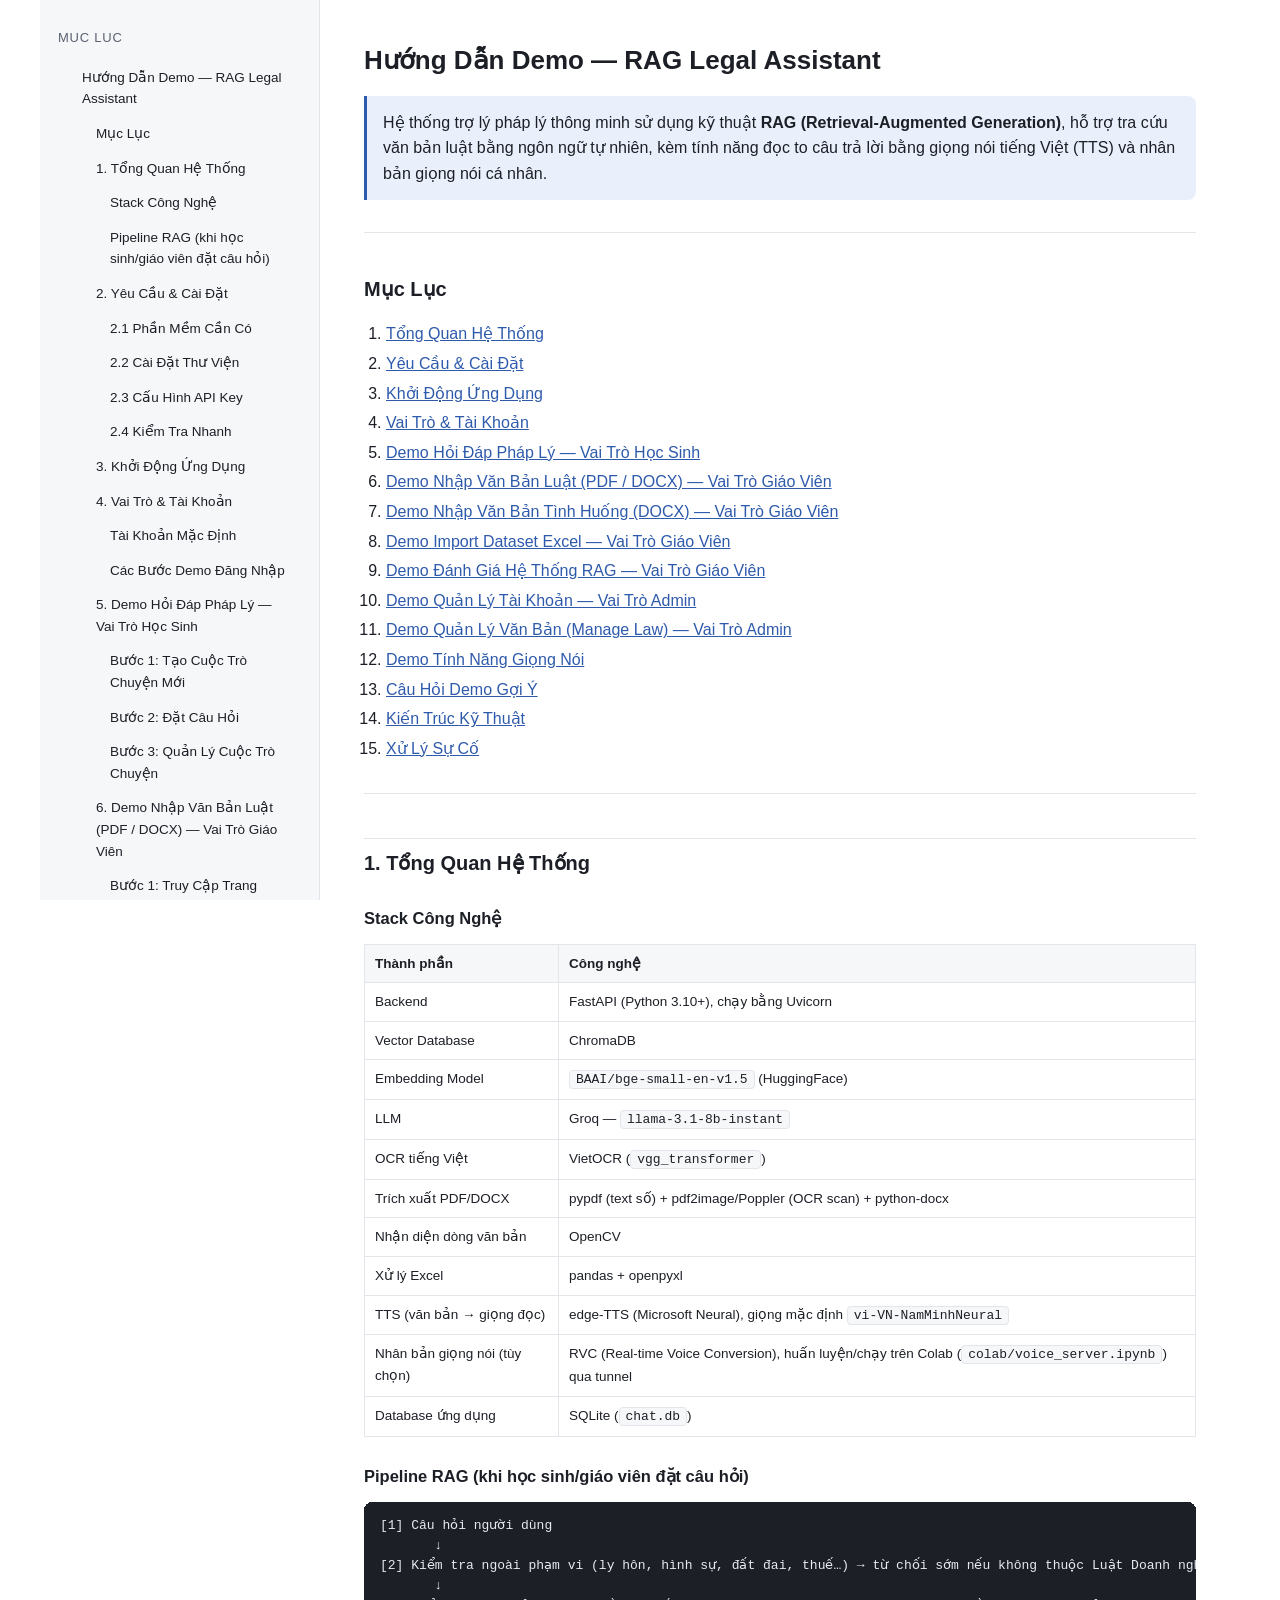
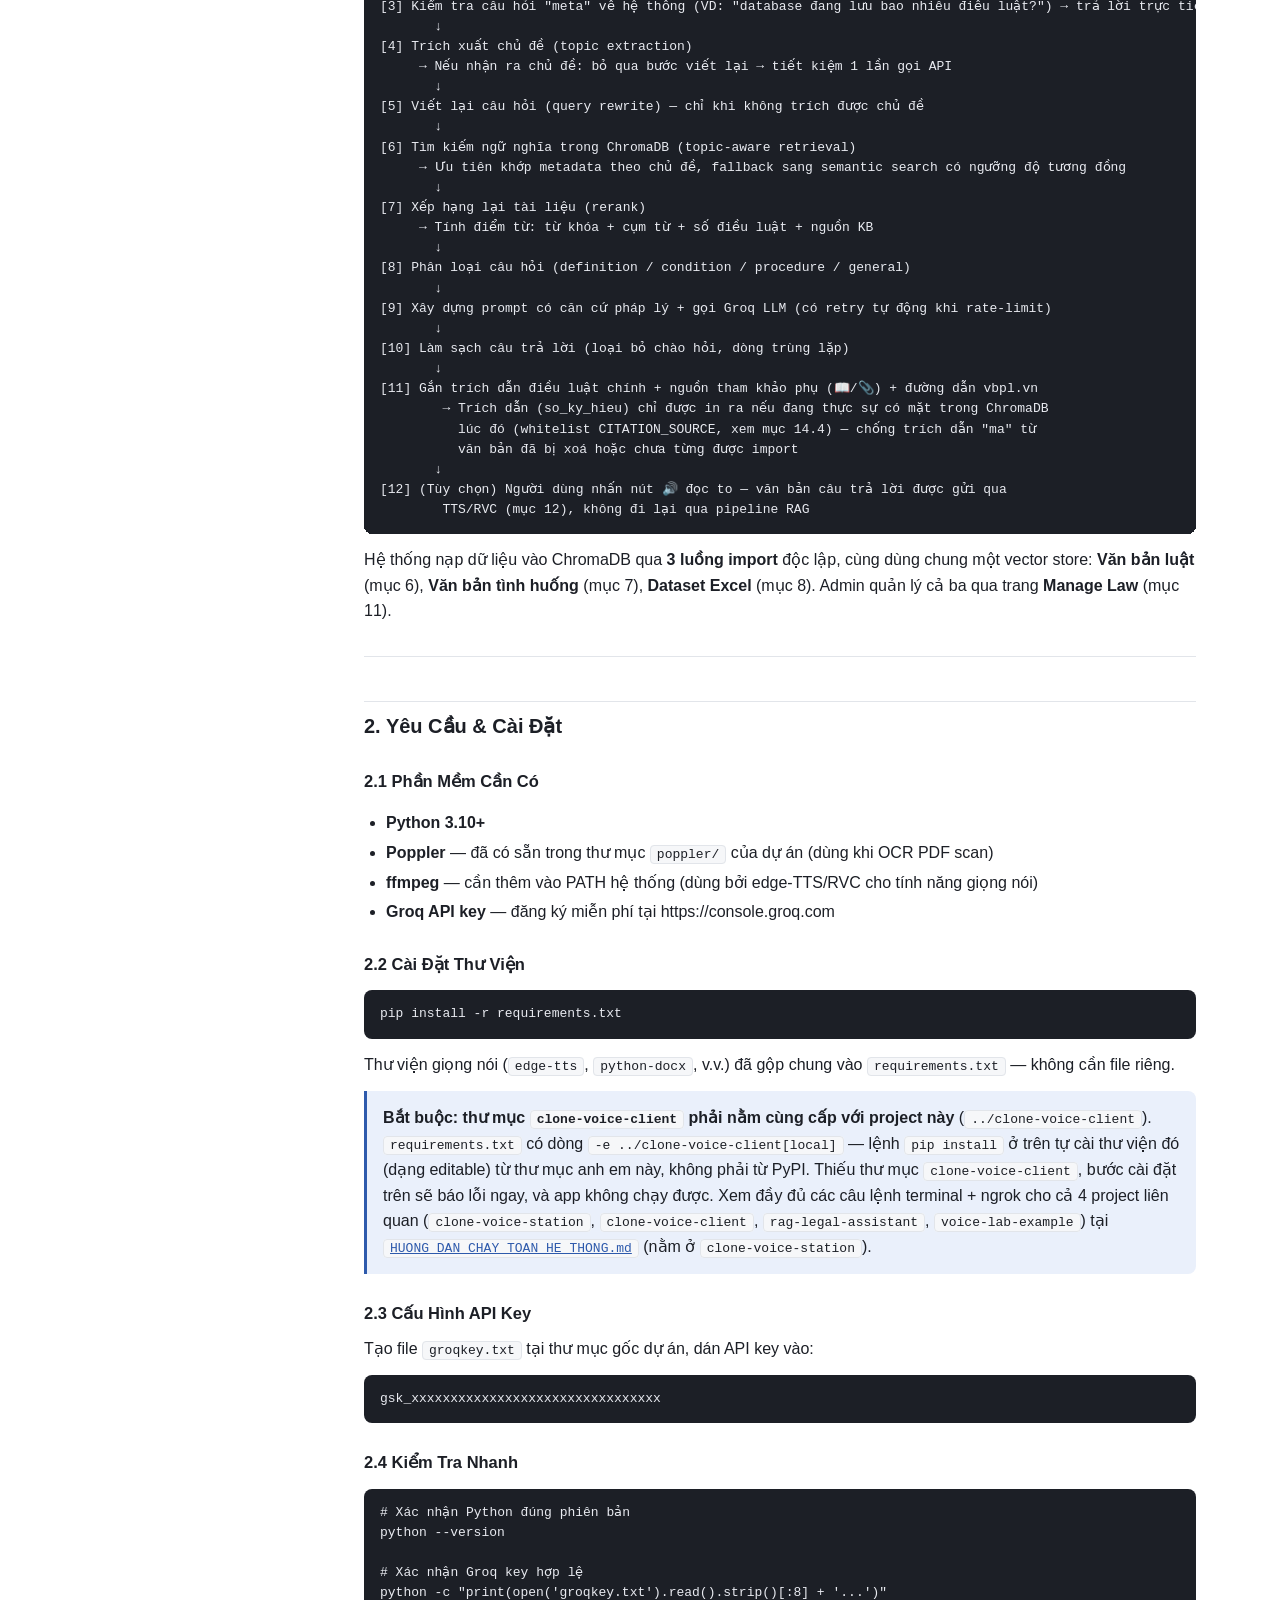
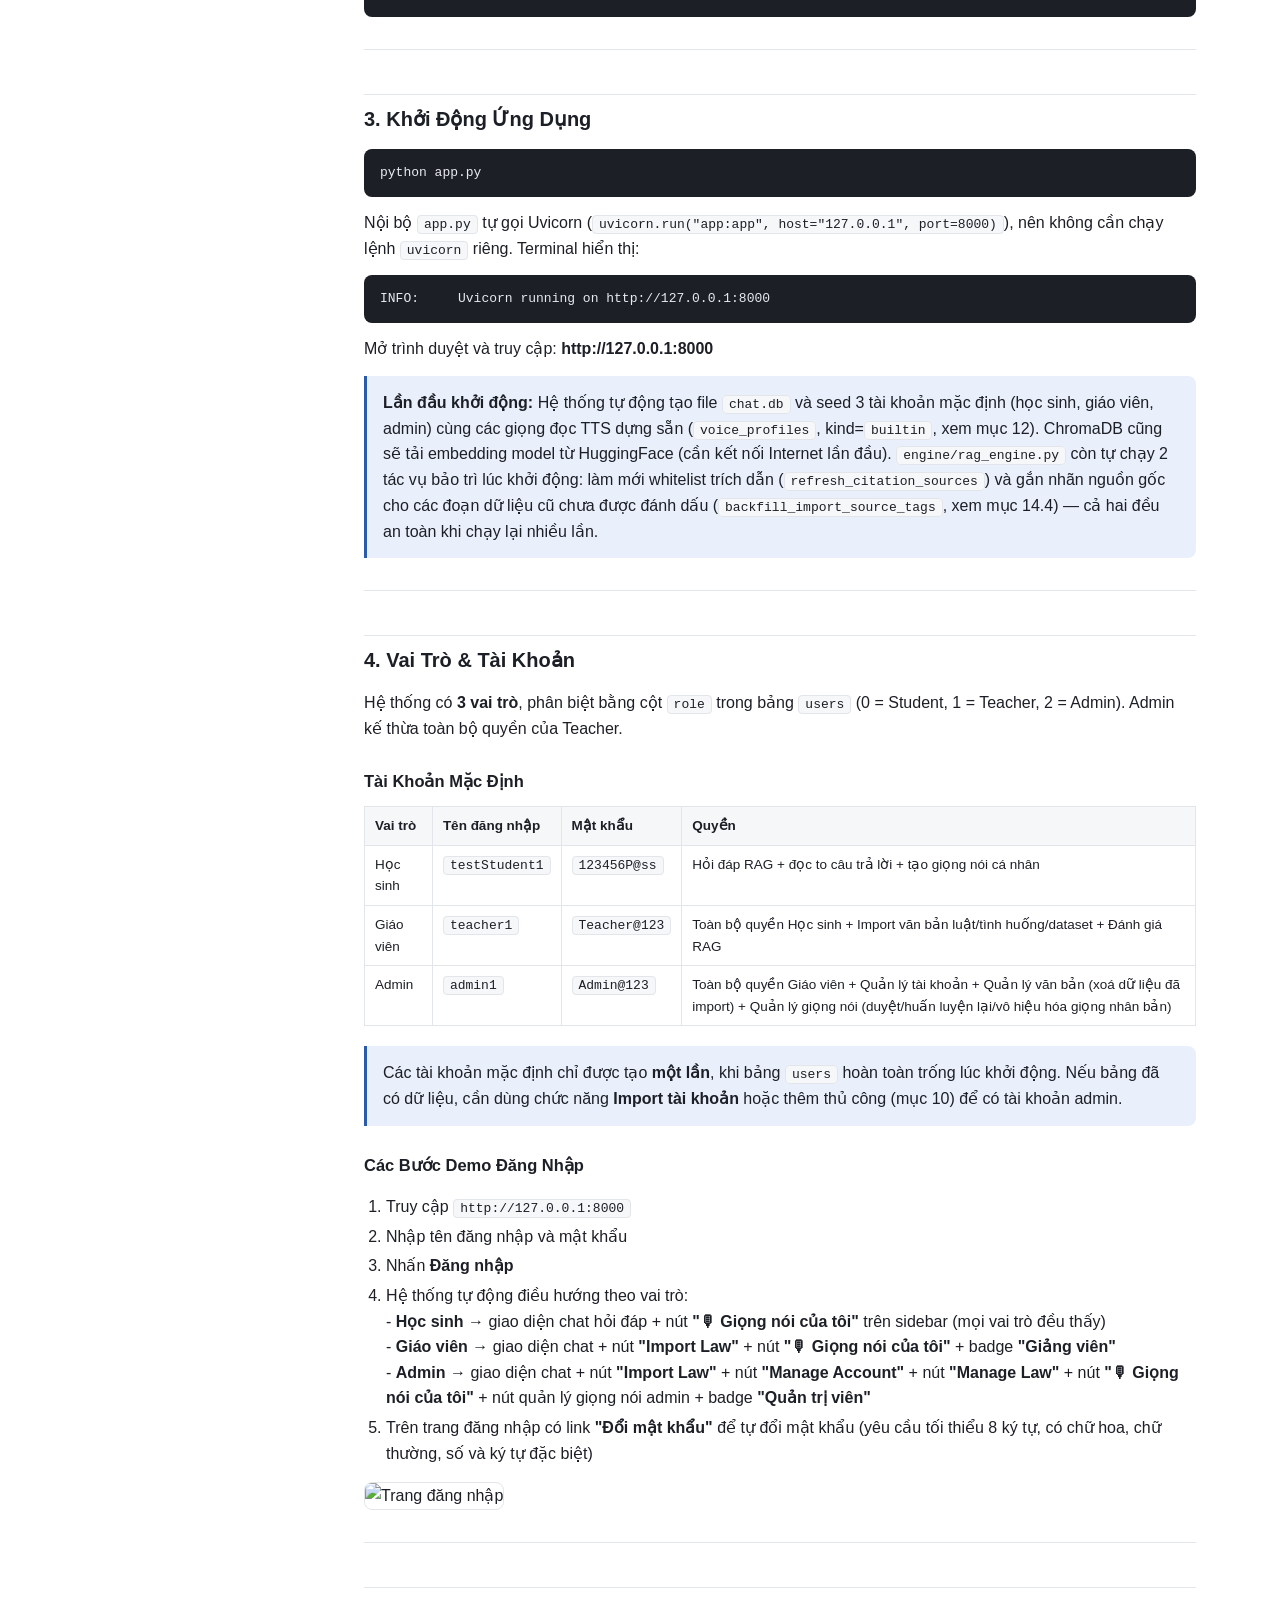
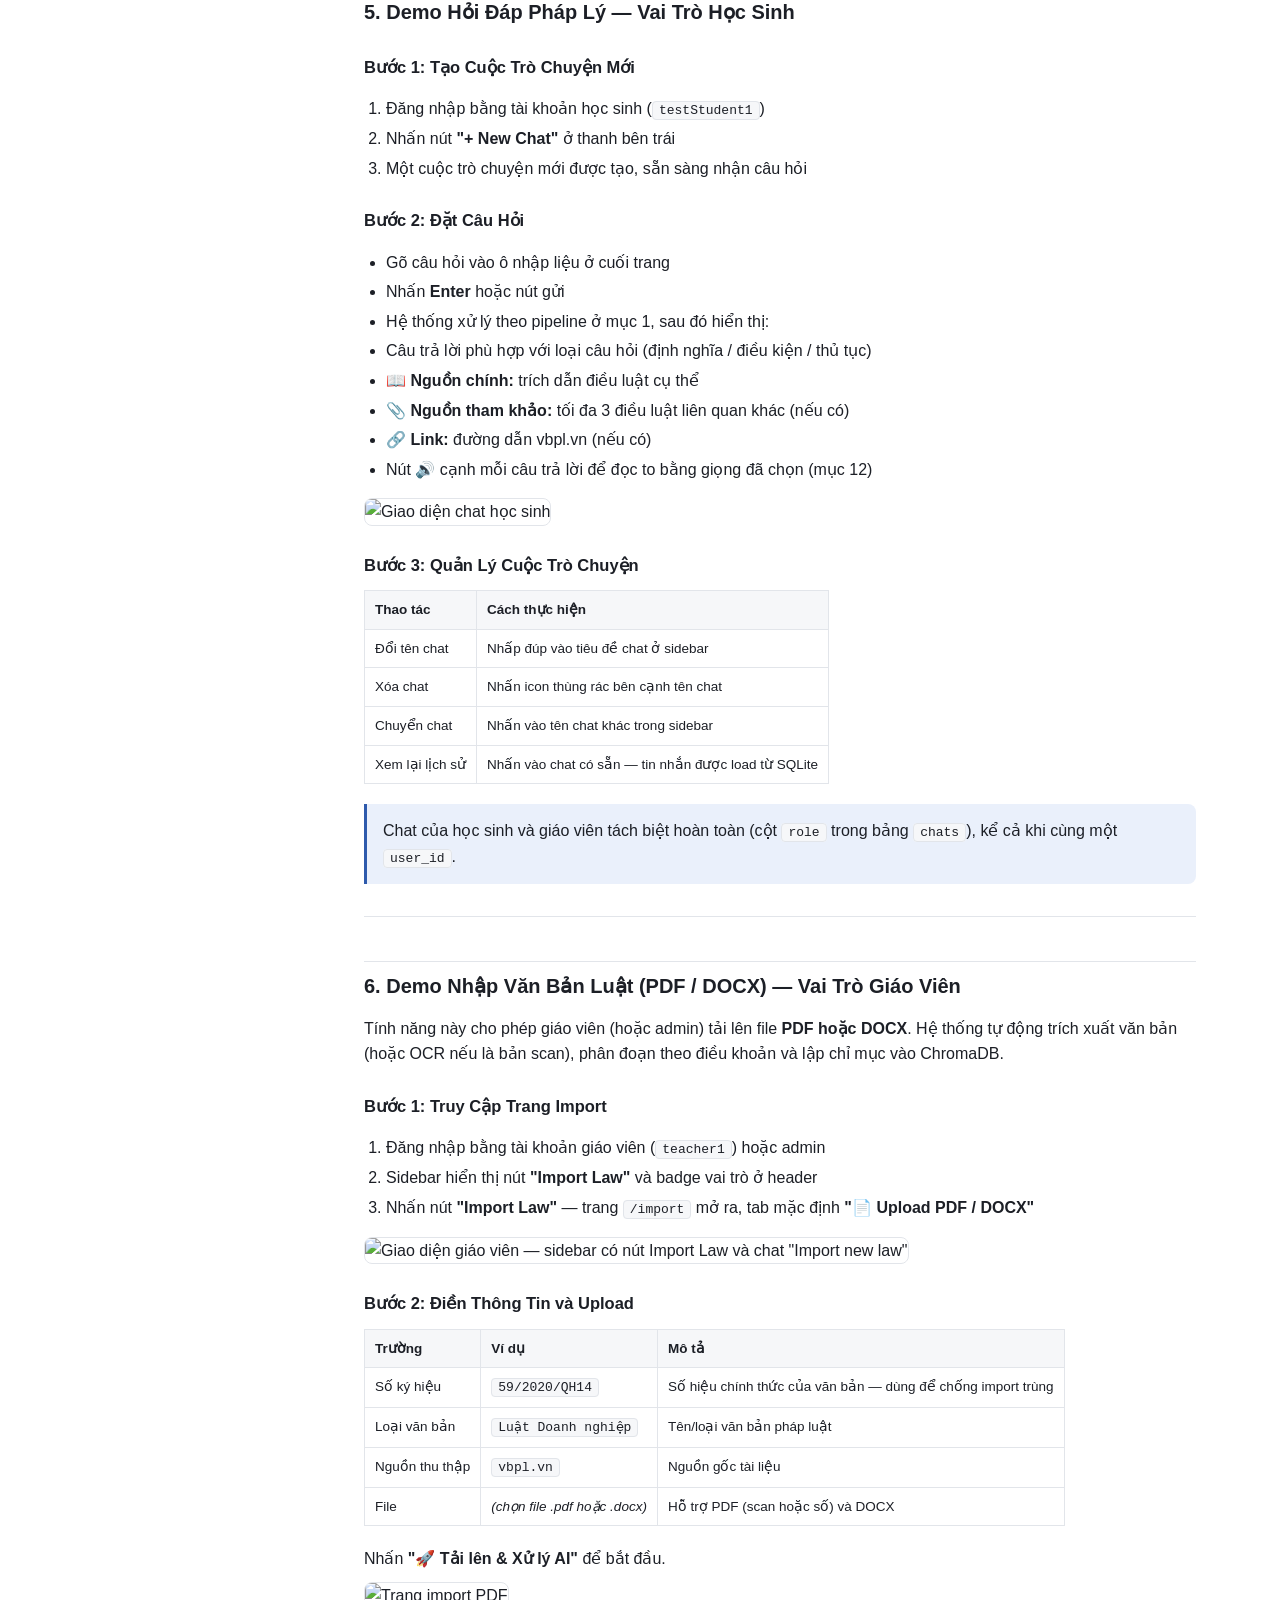
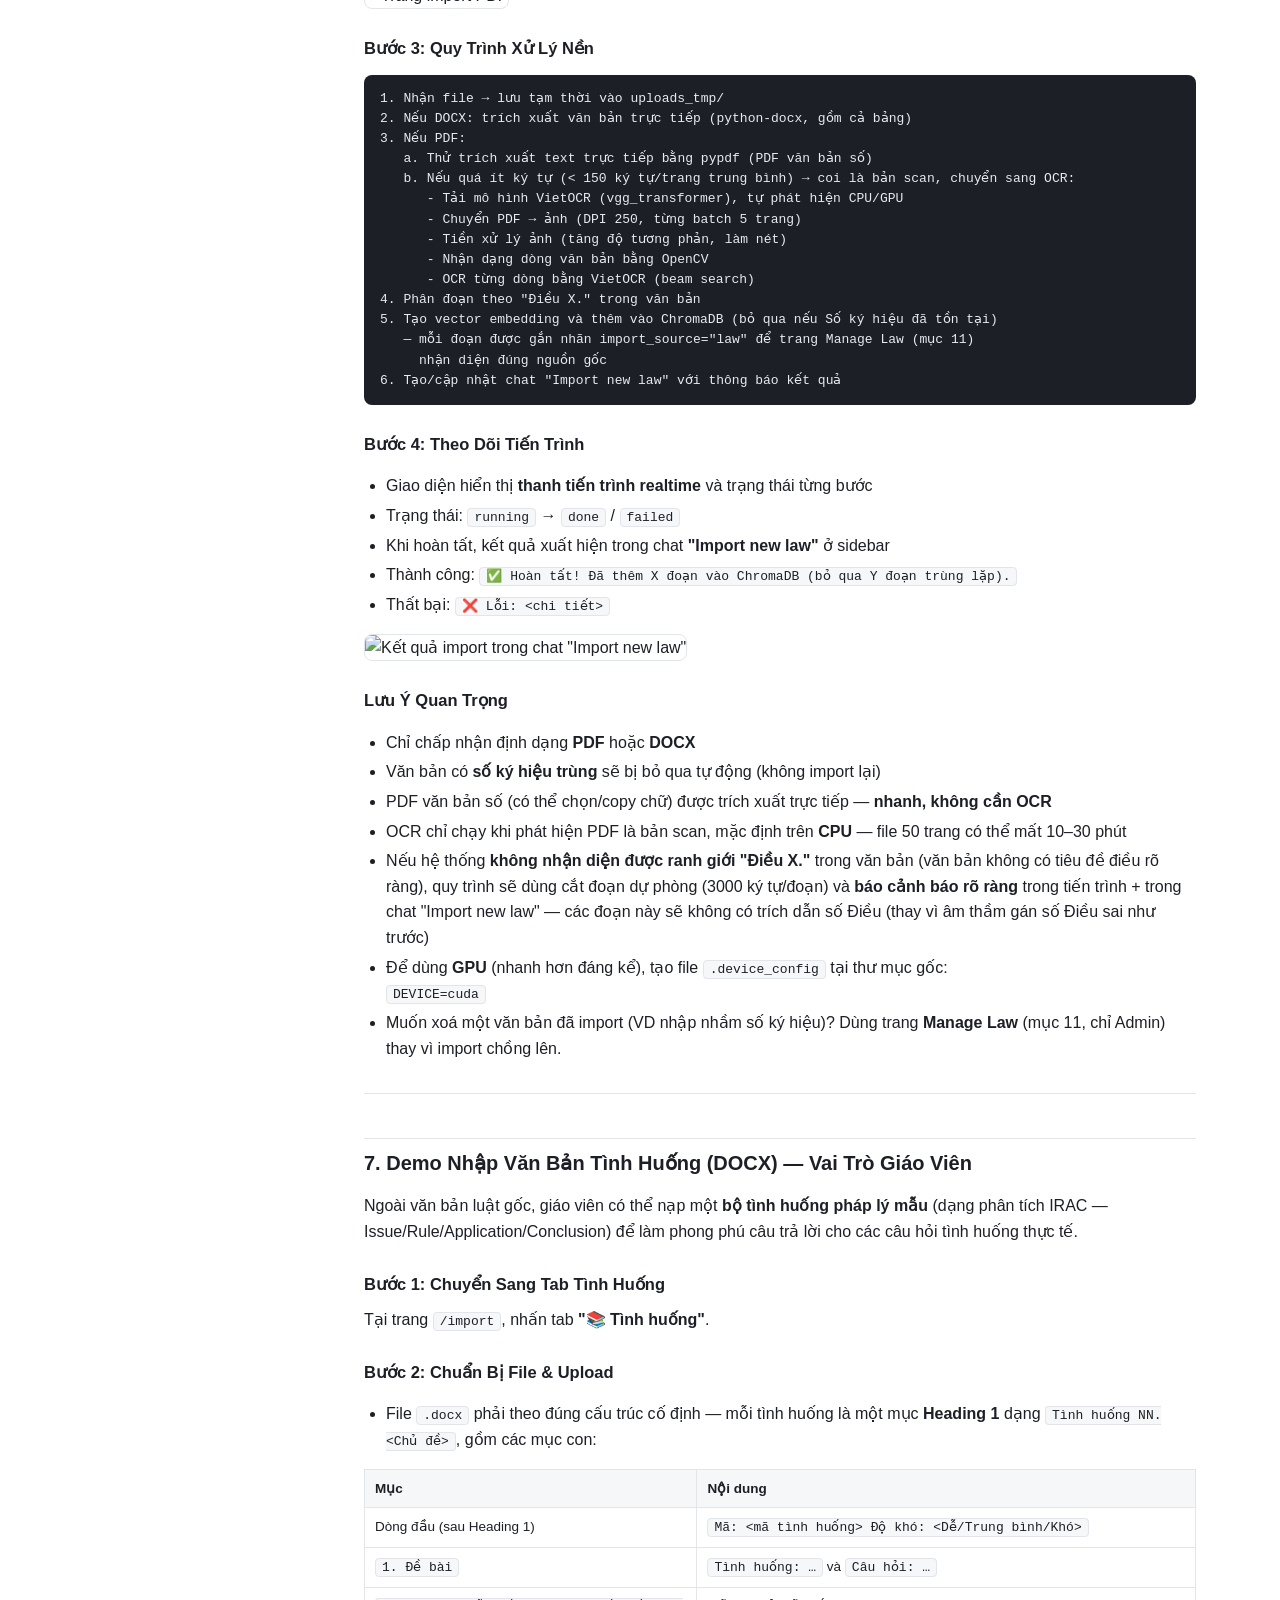
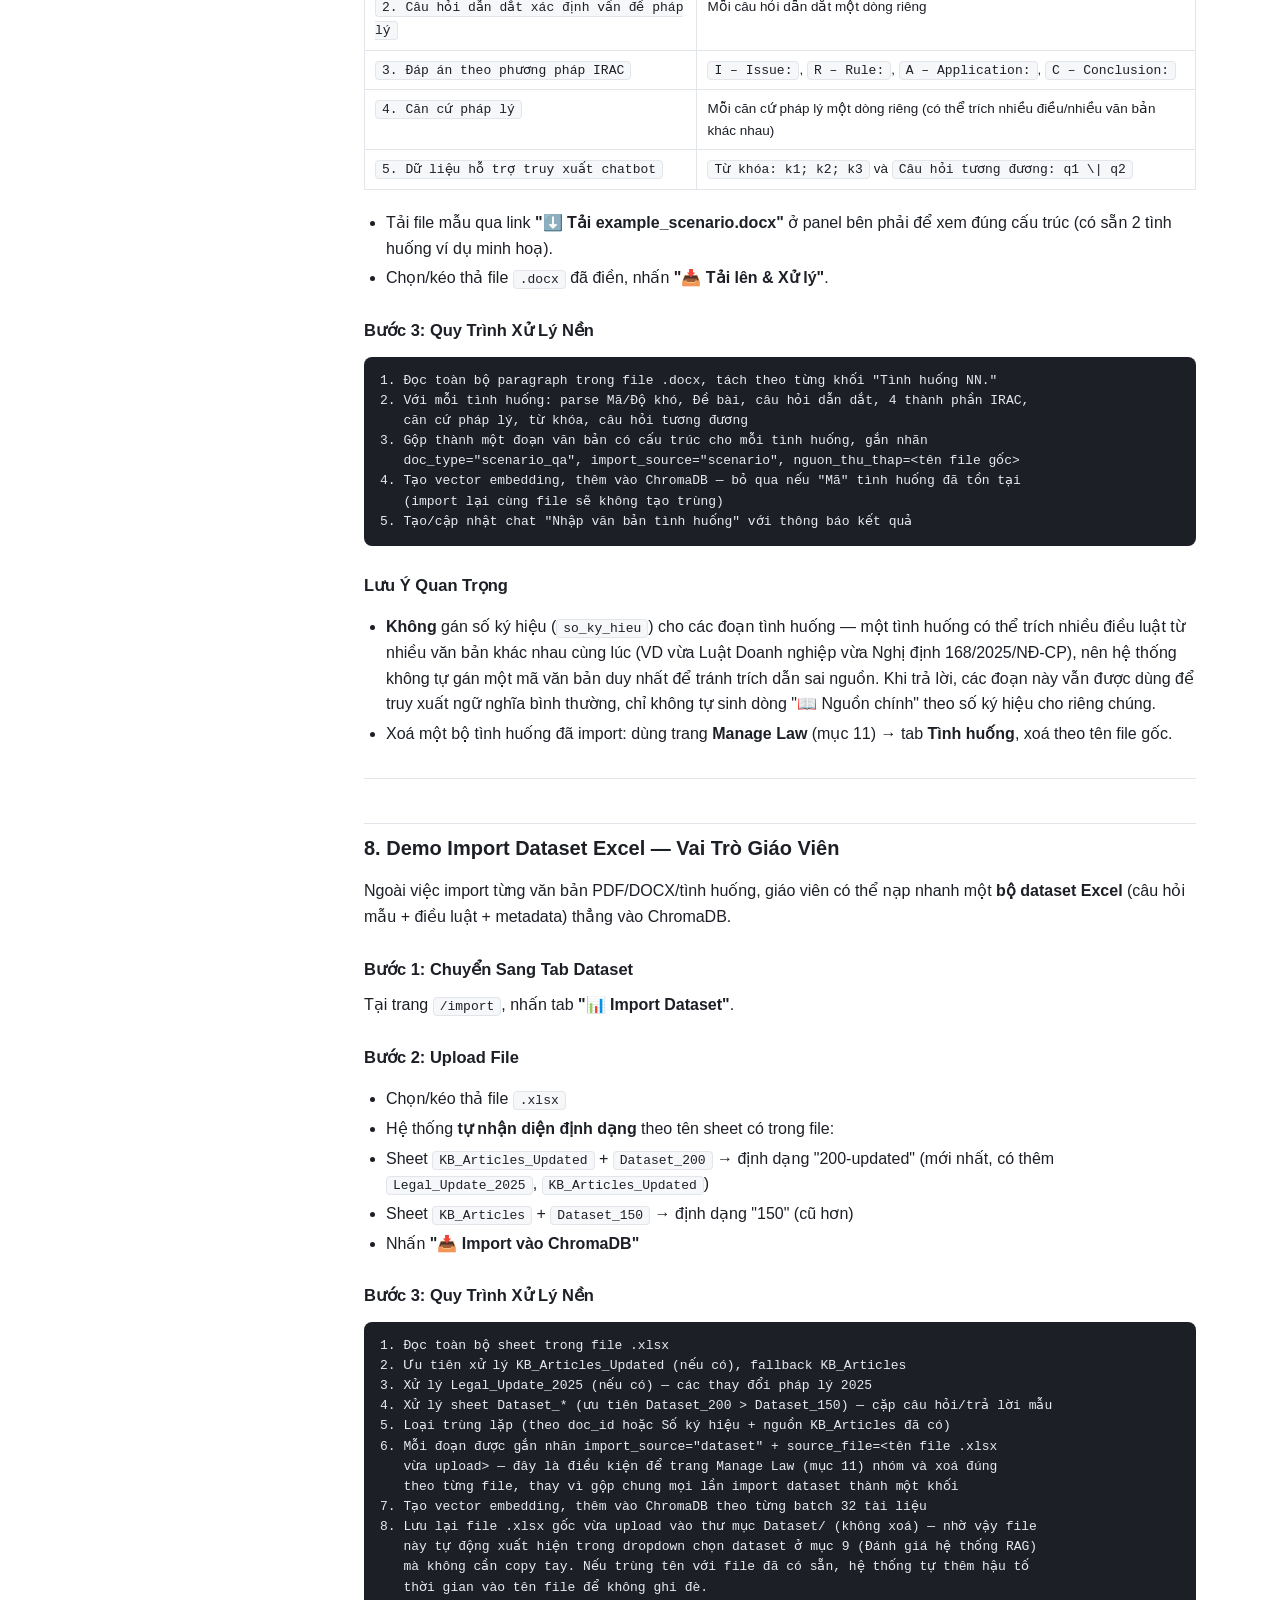
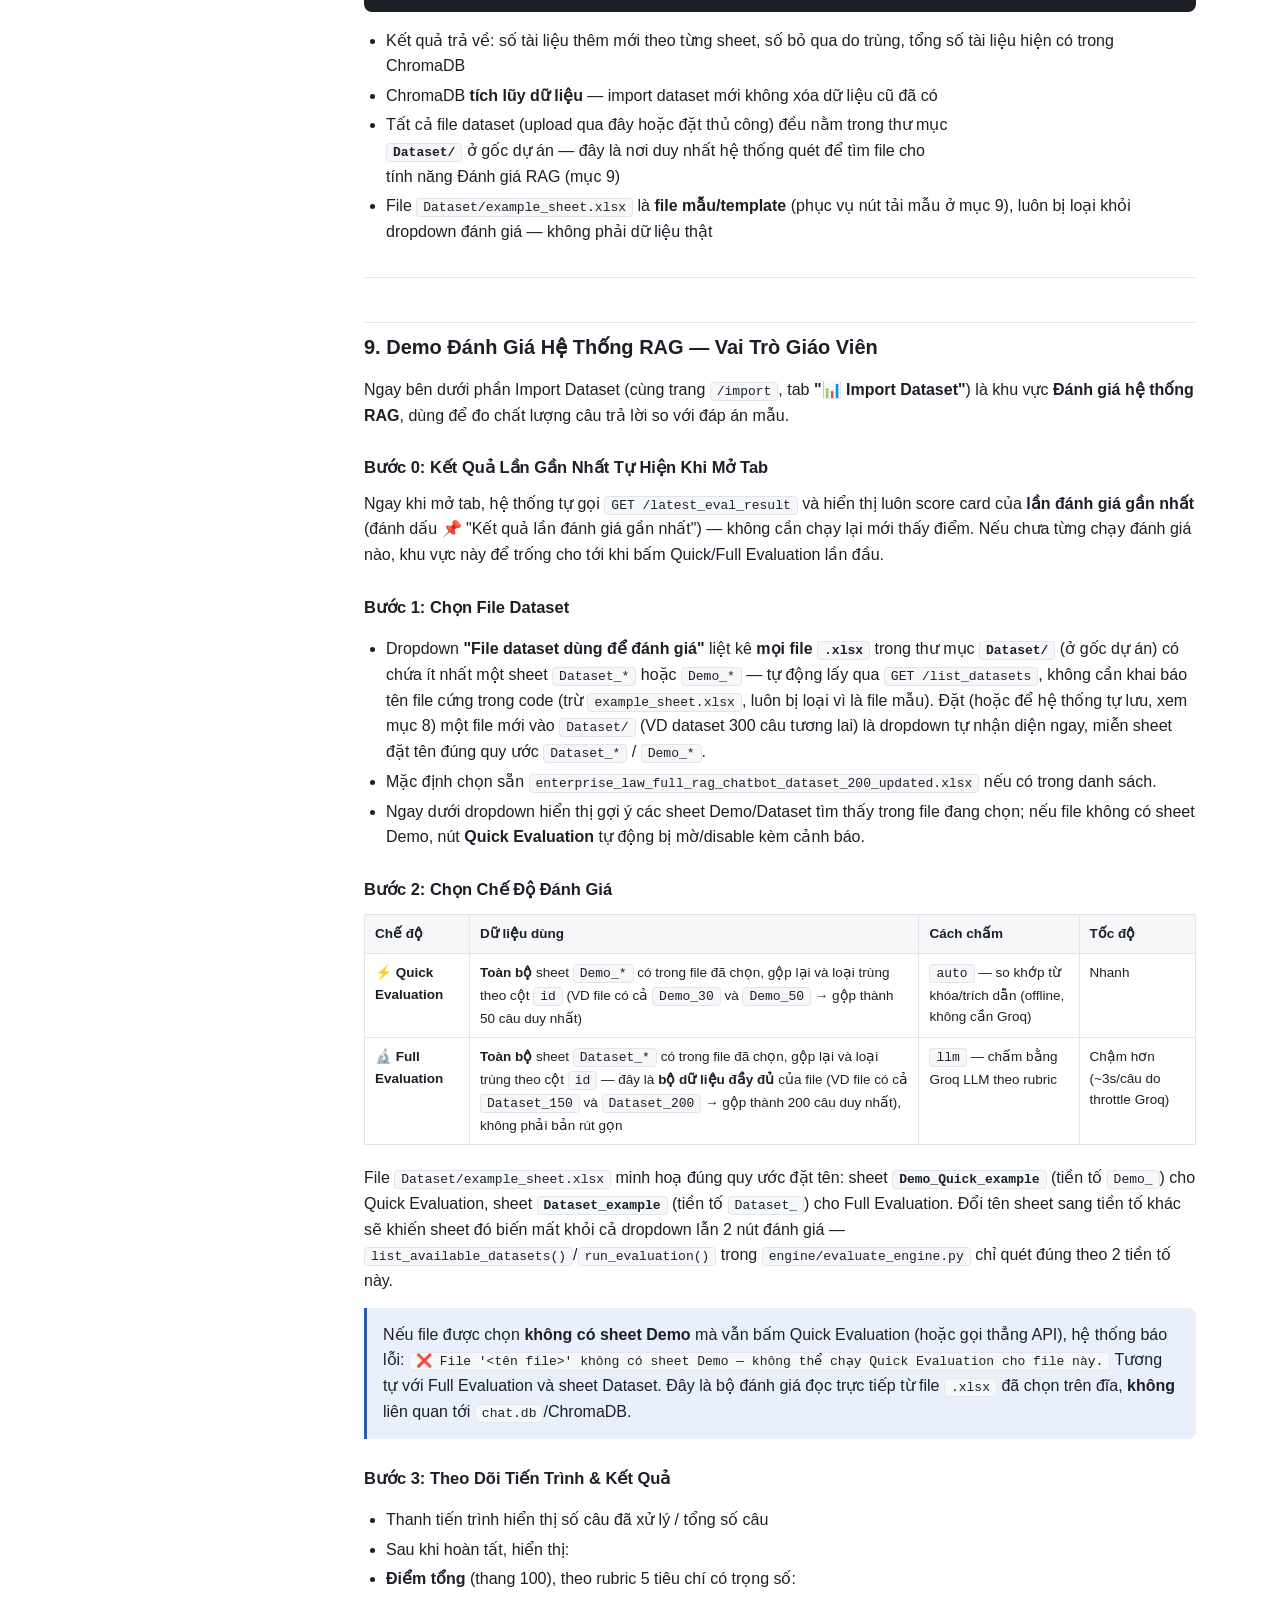
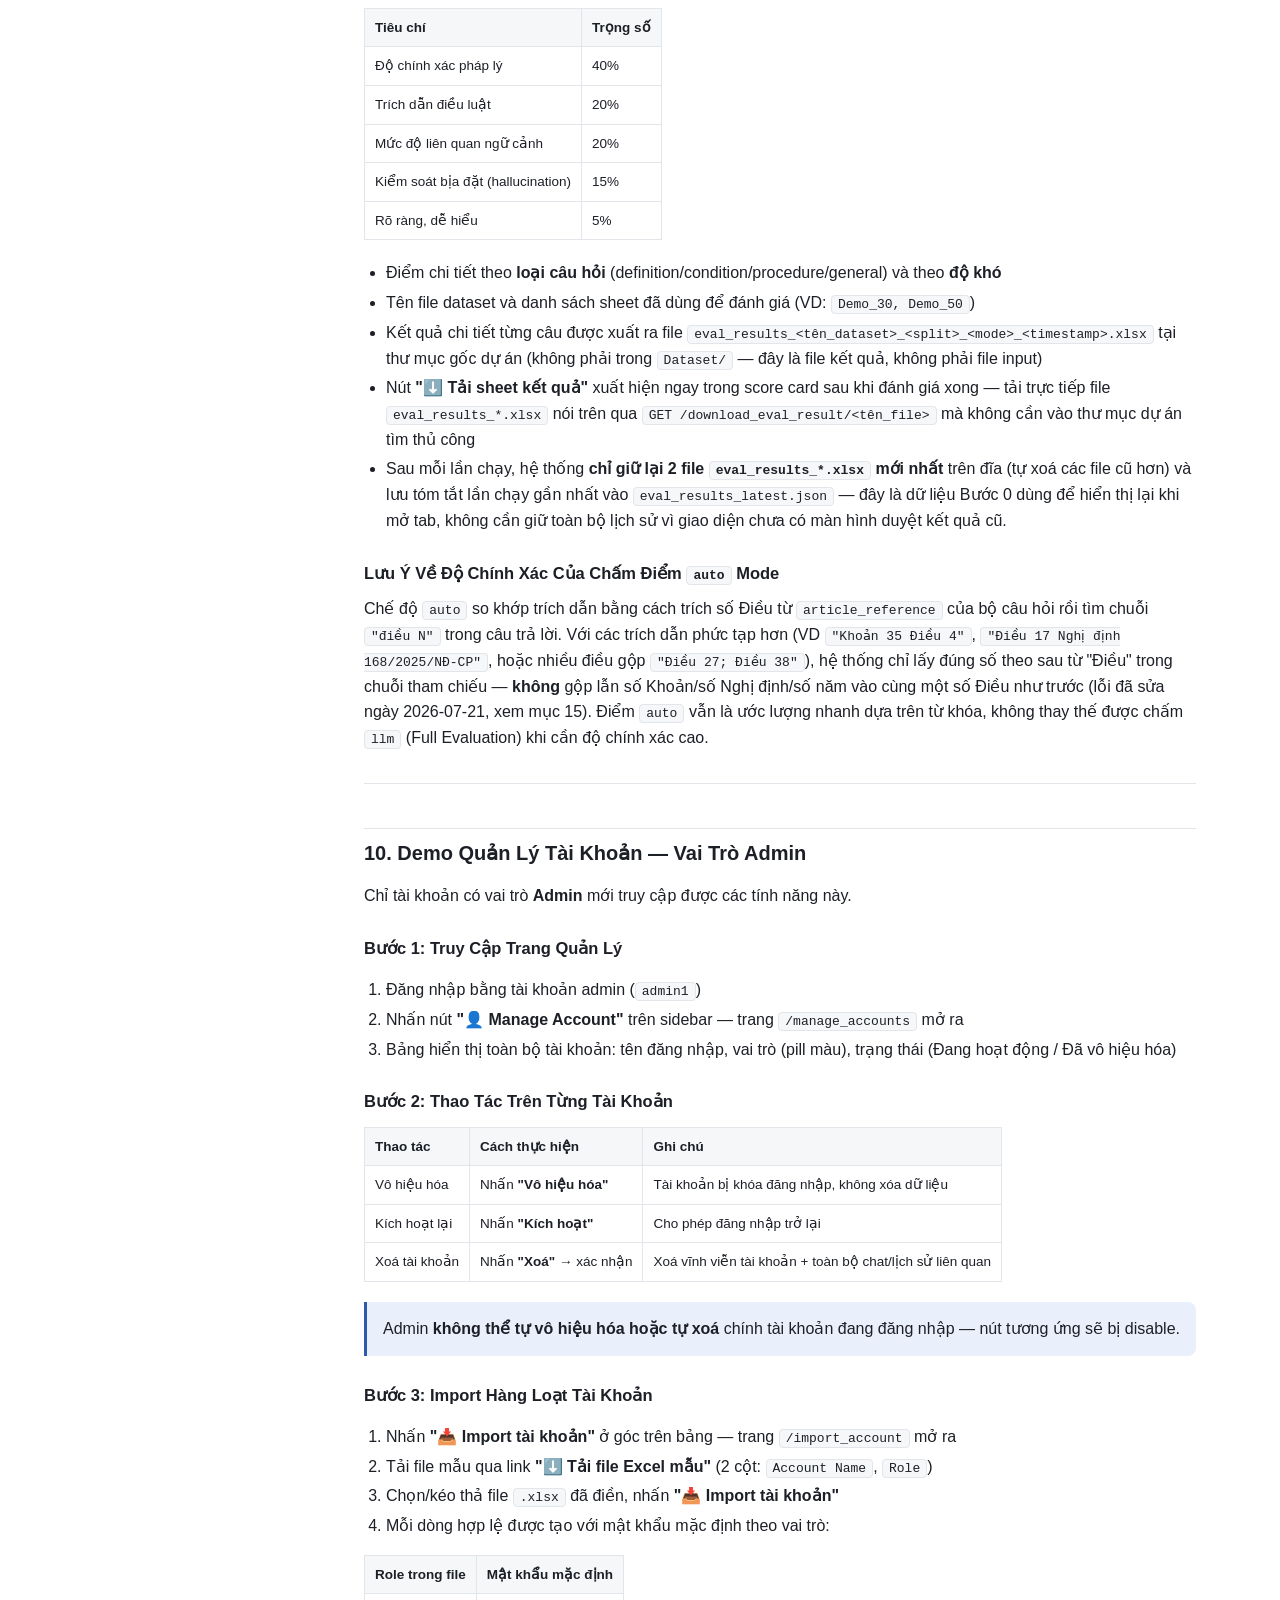
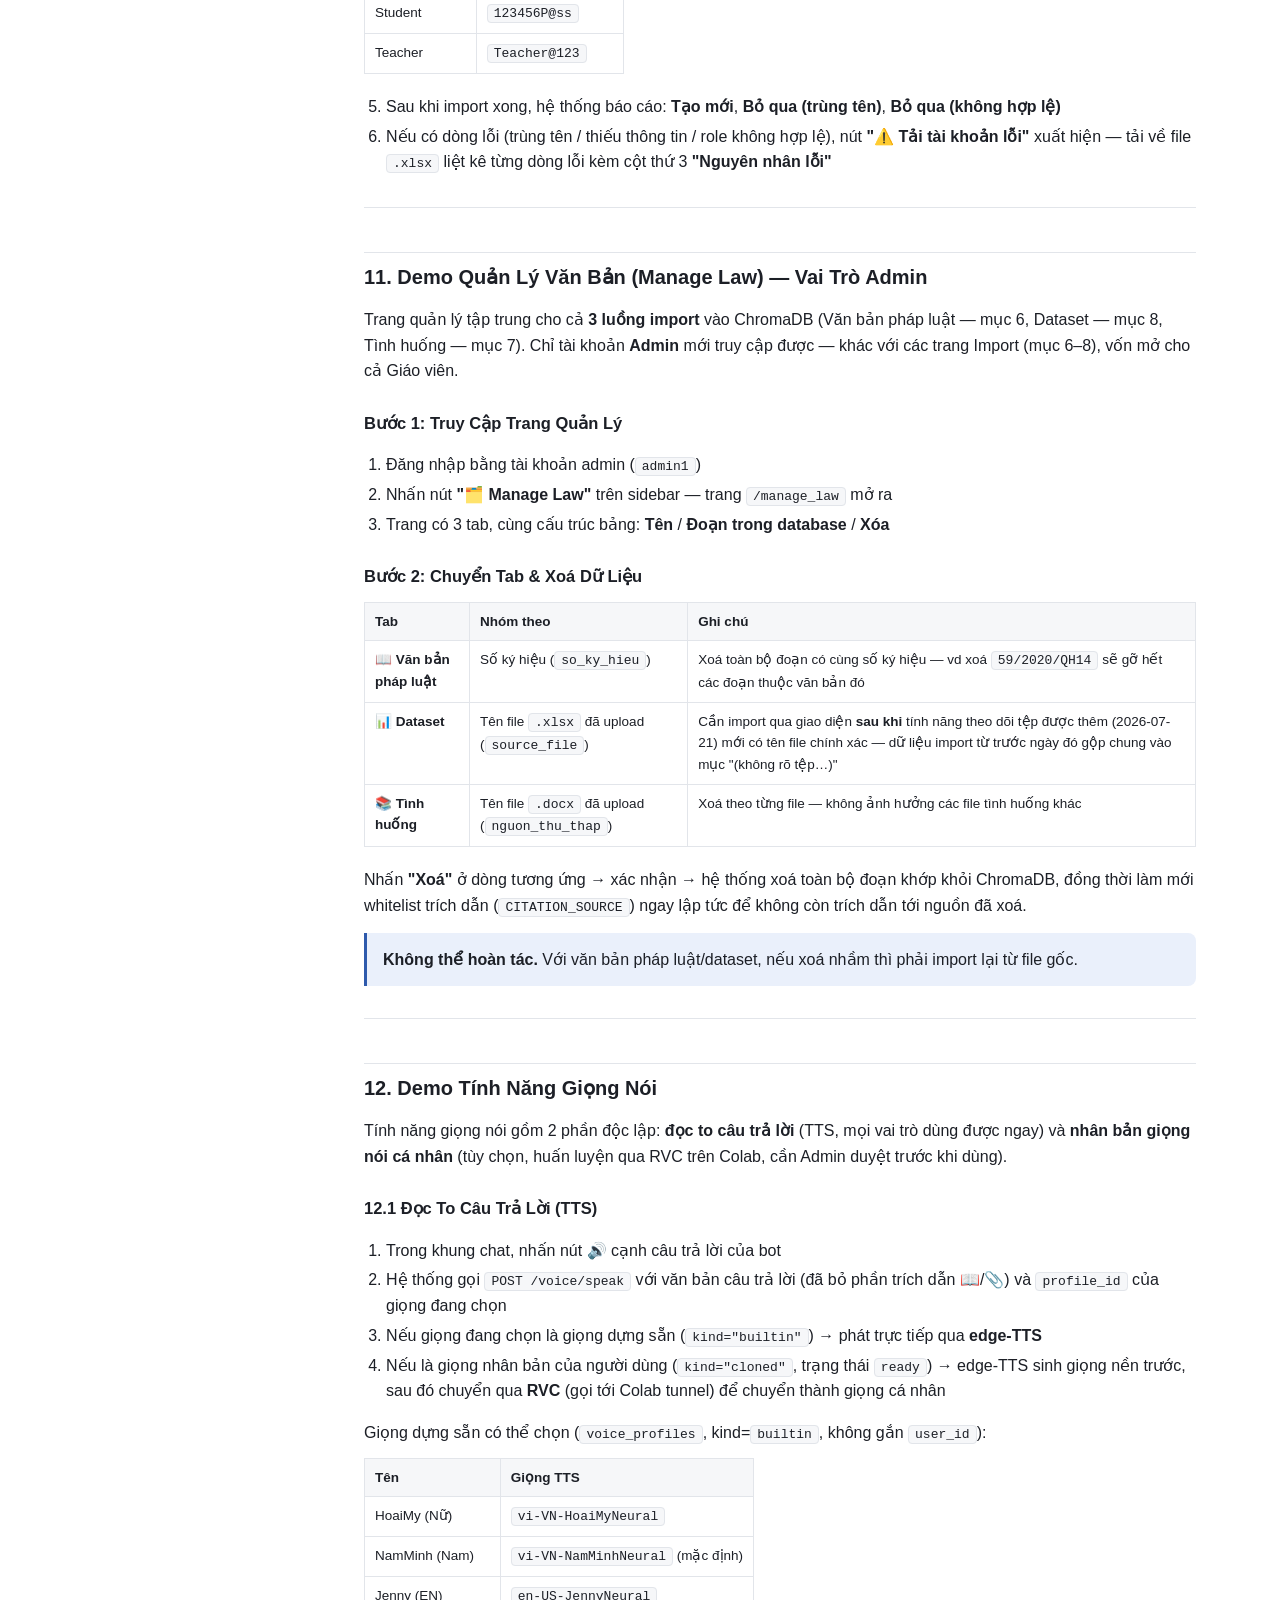
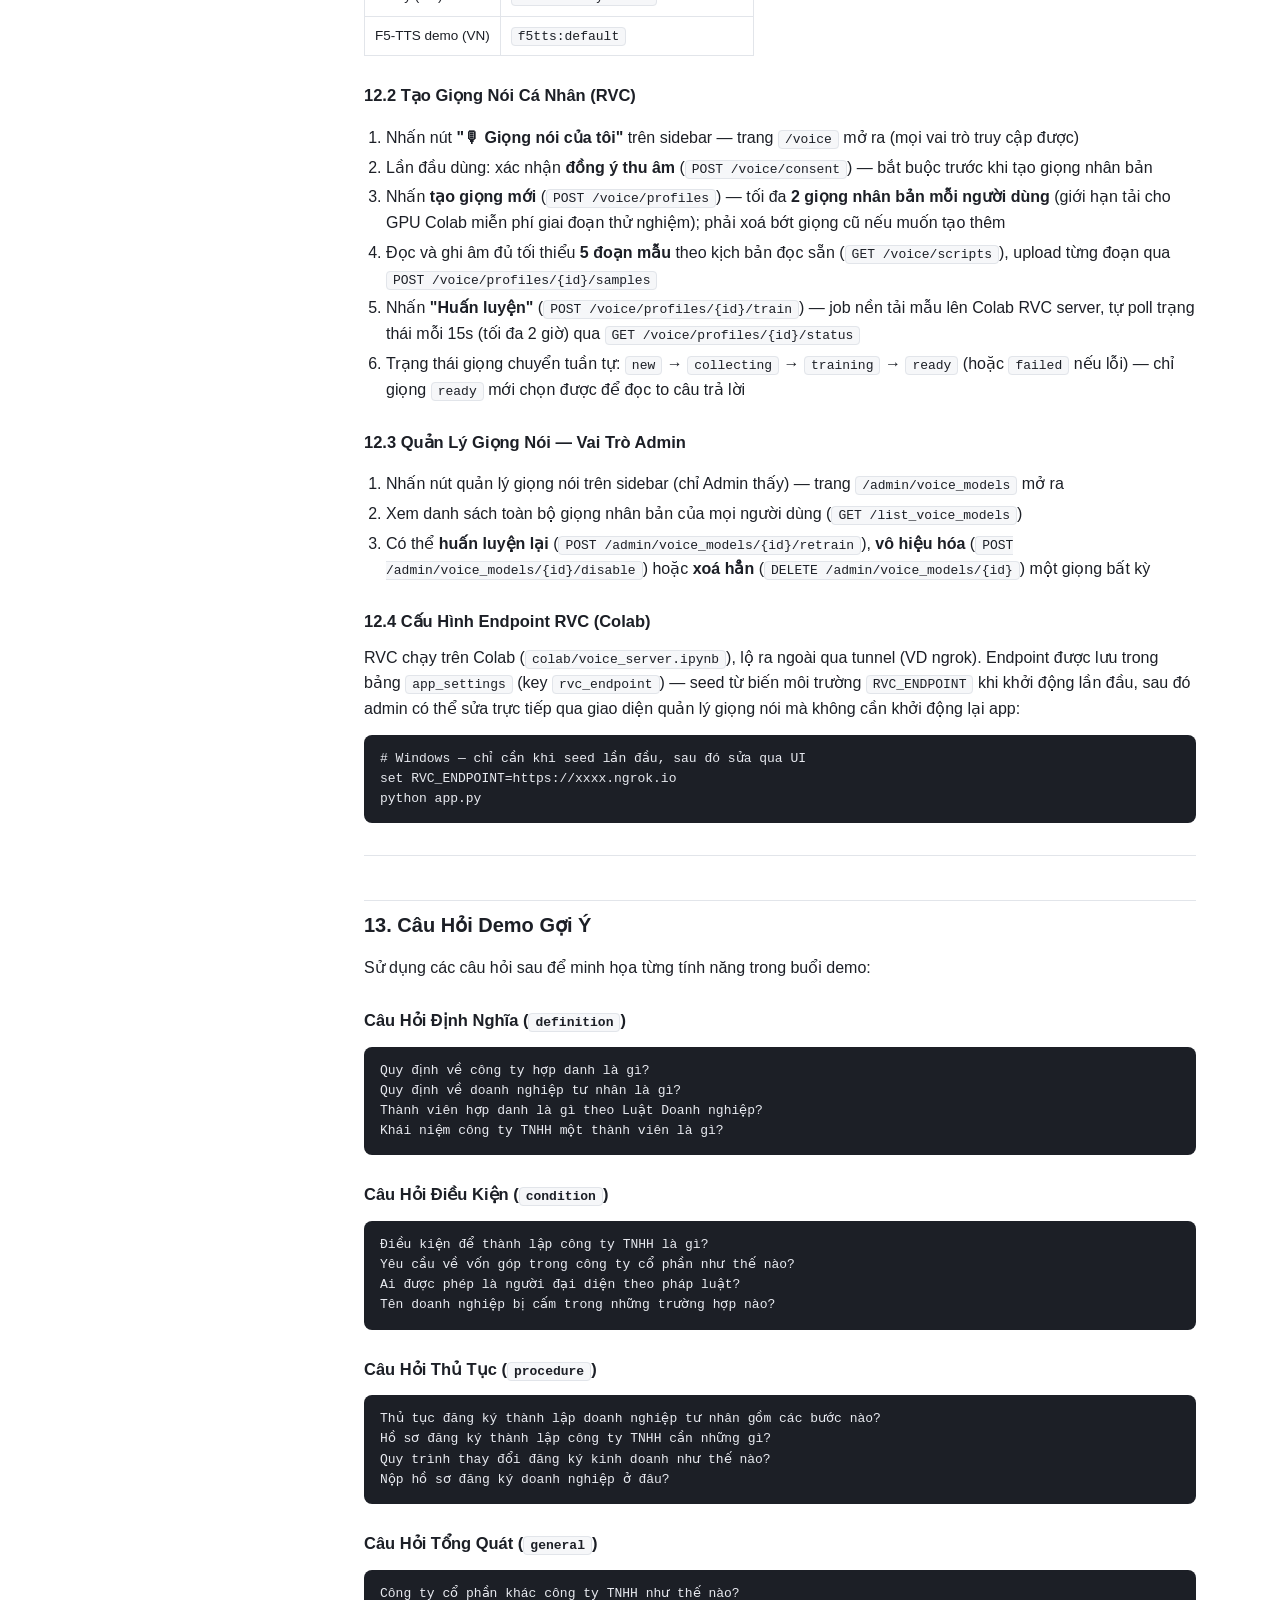
==== commit d488bf26: "Move the cross-project master guide to clone-voice-station and fix references HUONG_DAN_CHAY_TOAN_HE" ====
--- a/HUONG_DAN_DEMO.html
+++ b/HUONG_DAN_DEMO.html
@@ -309,7 +309,7 @@
 </code></pre>
 <p>Thư viện giọng nói (<code>edge-tts</code>, <code>python-docx</code>, v.v.) đã gộp chung vào <code>requirements.txt</code> — không cần file riêng.</p>
 <blockquote>
-<p><strong>Bắt buộc: thư mục <code>clone-voice-client</code> phải nằm cùng cấp với project này</strong> (<code>../clone-voice-client</code>). <code>requirements.txt</code> có dòng <code>-e ../clone-voice-client[local]</code> — lệnh <code>pip install</code> ở trên tự cài thư viện đó (dạng editable) từ thư mục anh em này, không phải từ PyPI. Thiếu thư mục <code>clone-voice-client</code>, bước cài đặt trên sẽ báo lỗi ngay, và app không chạy được. Xem đầy đủ các câu lệnh terminal + ngrok cho cả 4 project liên quan (<code>clone-voice-station</code>, <code>clone-voice-client</code>, <code>rag-legal-assistant</code>, <code>voice-lab-example</code>) tại <a href="./HUONG_DAN_CHAY_TOAN_HE_THONG.md"><code>HUONG_DAN_CHAY_TOAN_HE_THONG.md</code></a>.</p>
+<p><strong>Bắt buộc: thư mục <code>clone-voice-client</code> phải nằm cùng cấp với project này</strong> (<code>../clone-voice-client</code>). <code>requirements.txt</code> có dòng <code>-e ../clone-voice-client[local]</code> — lệnh <code>pip install</code> ở trên tự cài thư viện đó (dạng editable) từ thư mục anh em này, không phải từ PyPI. Thiếu thư mục <code>clone-voice-client</code>, bước cài đặt trên sẽ báo lỗi ngay, và app không chạy được. Xem đầy đủ các câu lệnh terminal + ngrok cho cả 4 project liên quan (<code>clone-voice-station</code>, <code>clone-voice-client</code>, <code>rag-legal-assistant</code>, <code>voice-lab-example</code>) tại <a href="../clone-voice-station/HUONG_DAN_CHAY_TOAN_HE_THONG.md"><code>HUONG_DAN_CHAY_TOAN_HE_THONG.md</code></a> (nằm ở <code>clone-voice-station</code>).</p>
 </blockquote>
 <h3 id="23-cau-hinh-api-key">2.3 Cấu Hình API Key</h3>
 <p>Tạo file <code>groqkey.txt</code> tại thư mục gốc dự án, dán API key vào:</p>
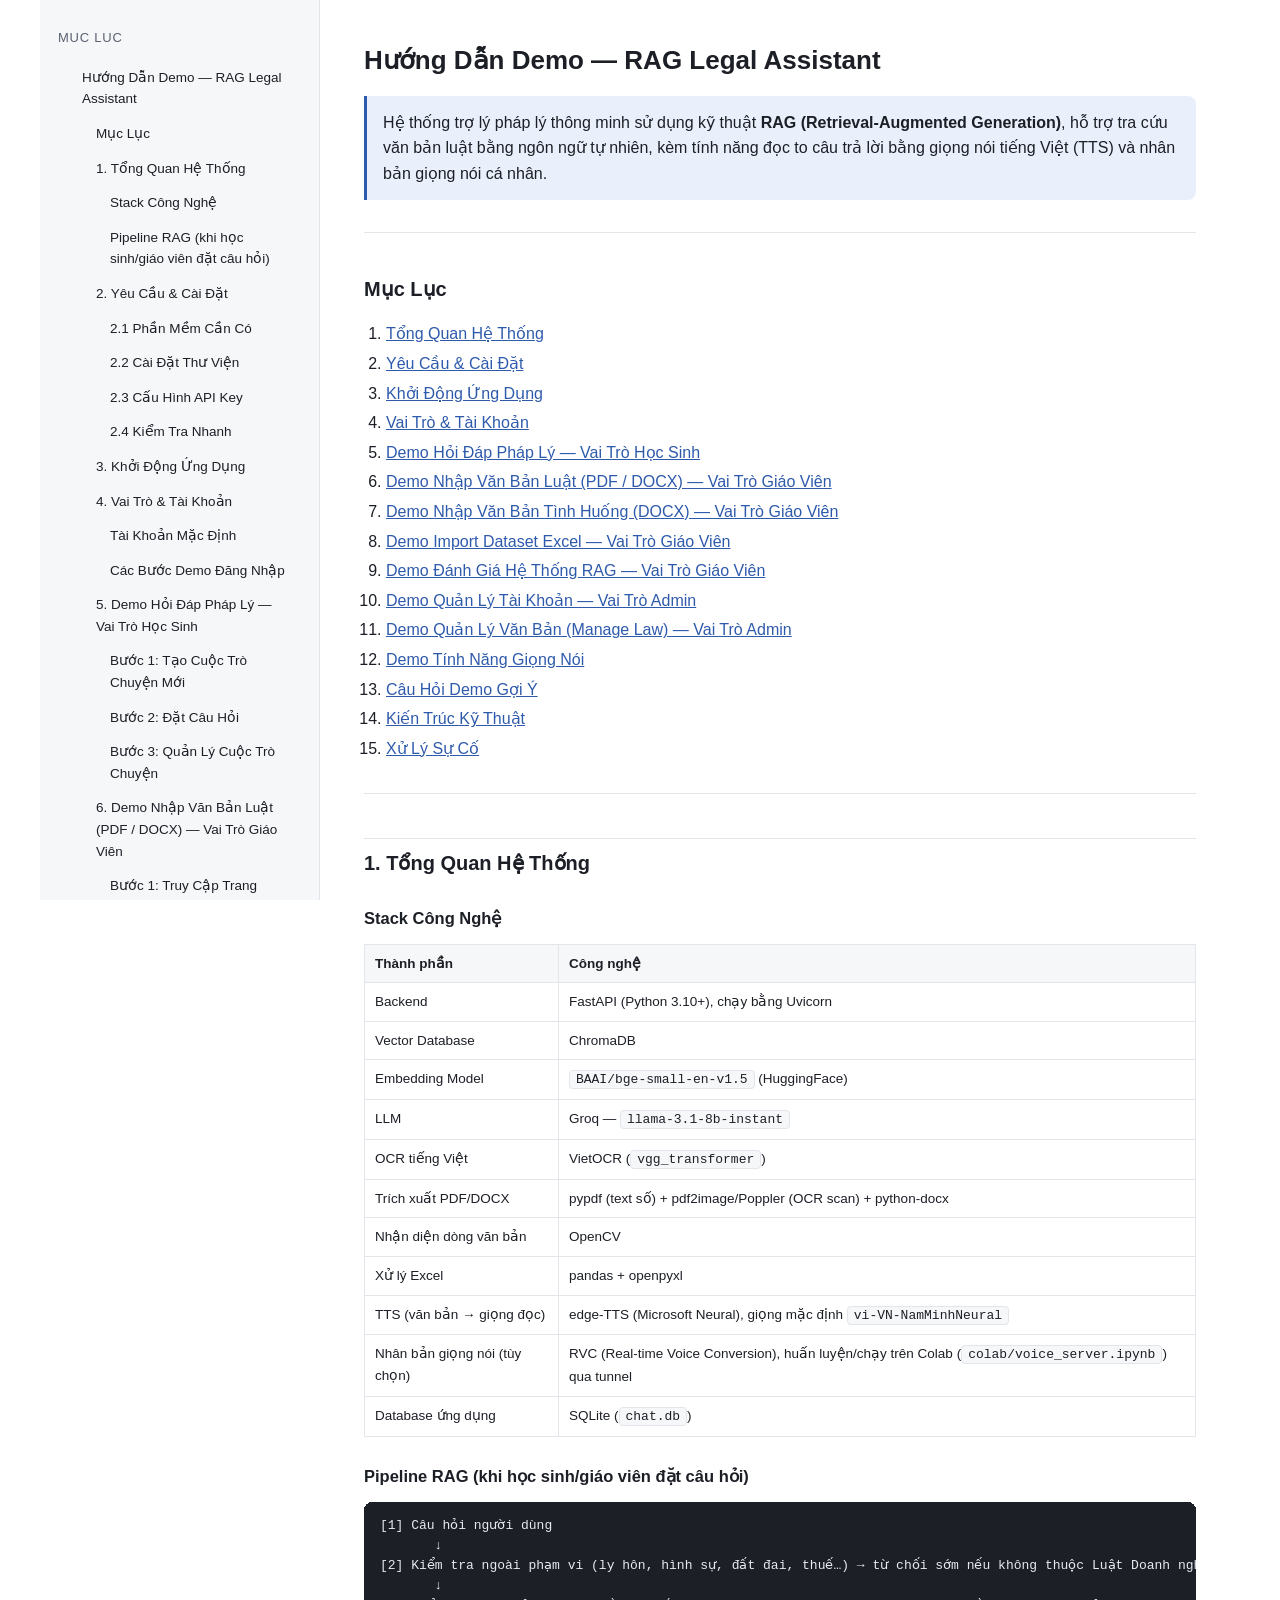
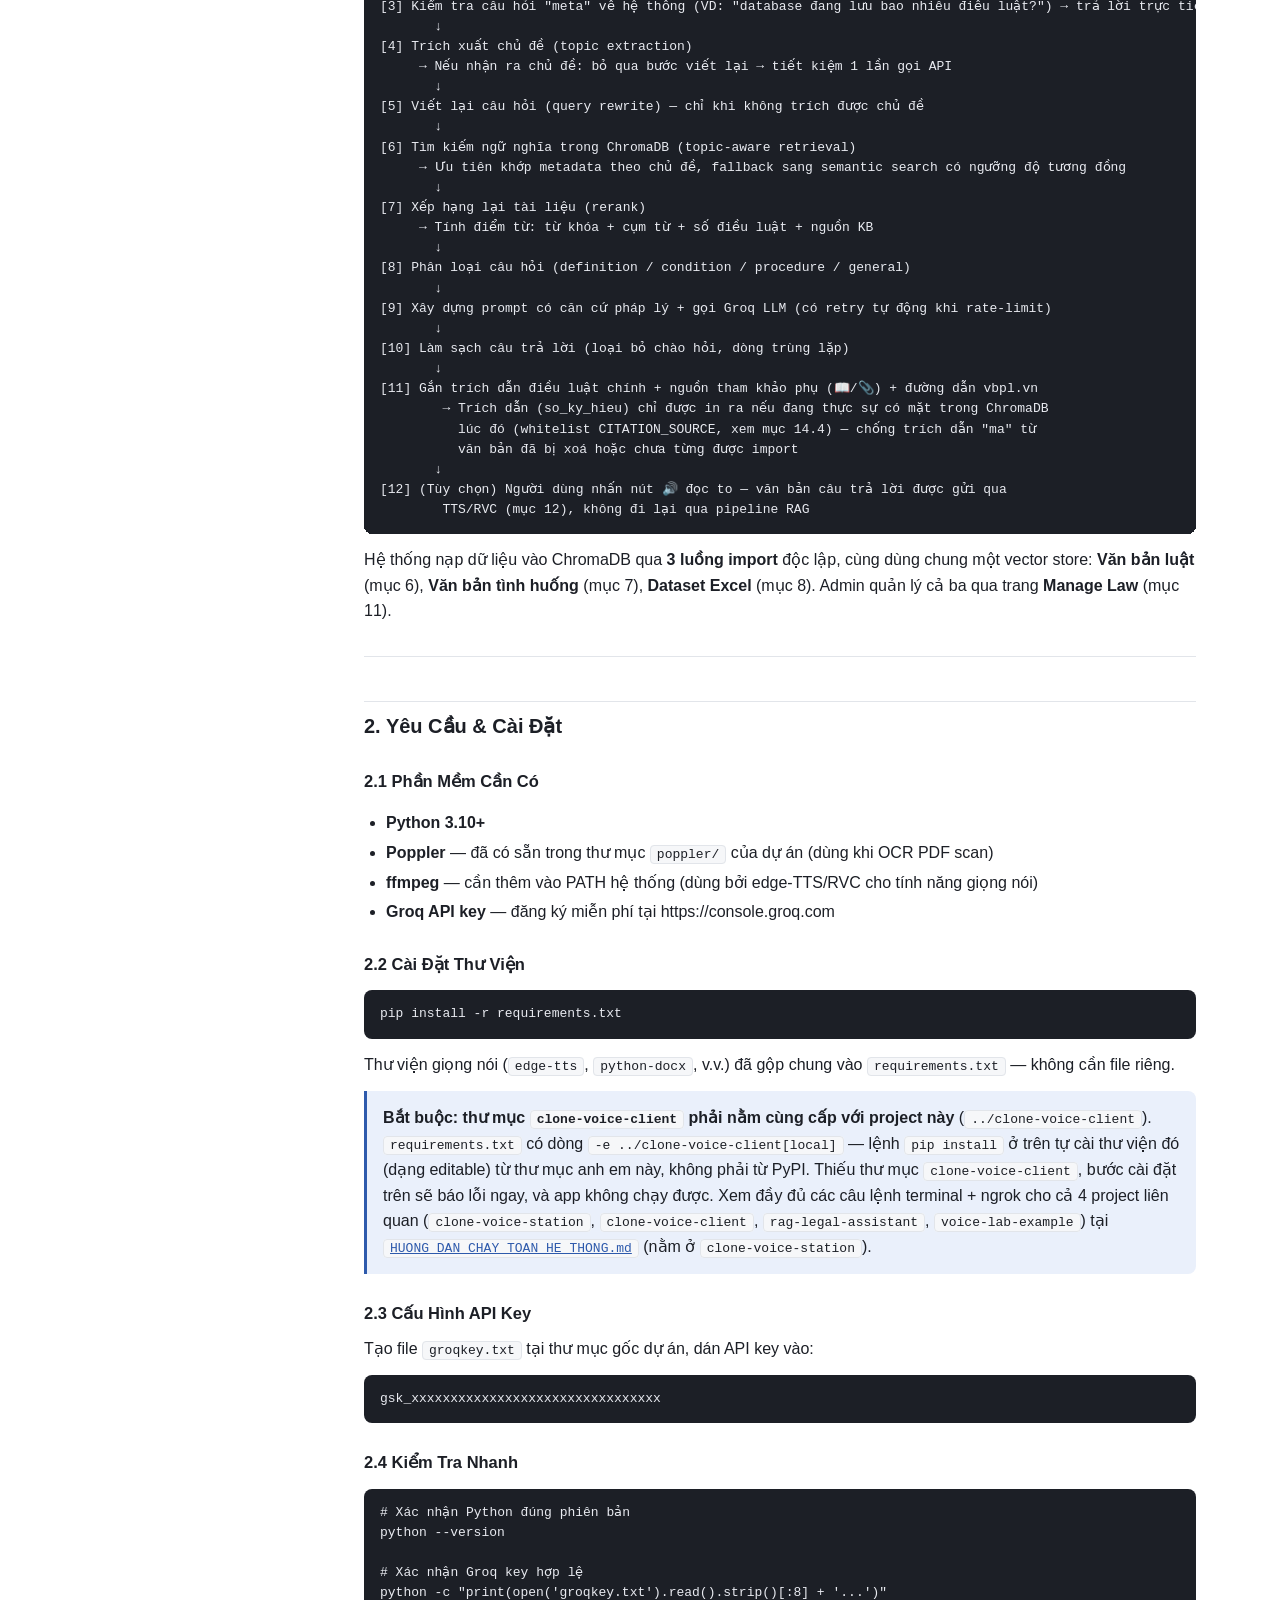
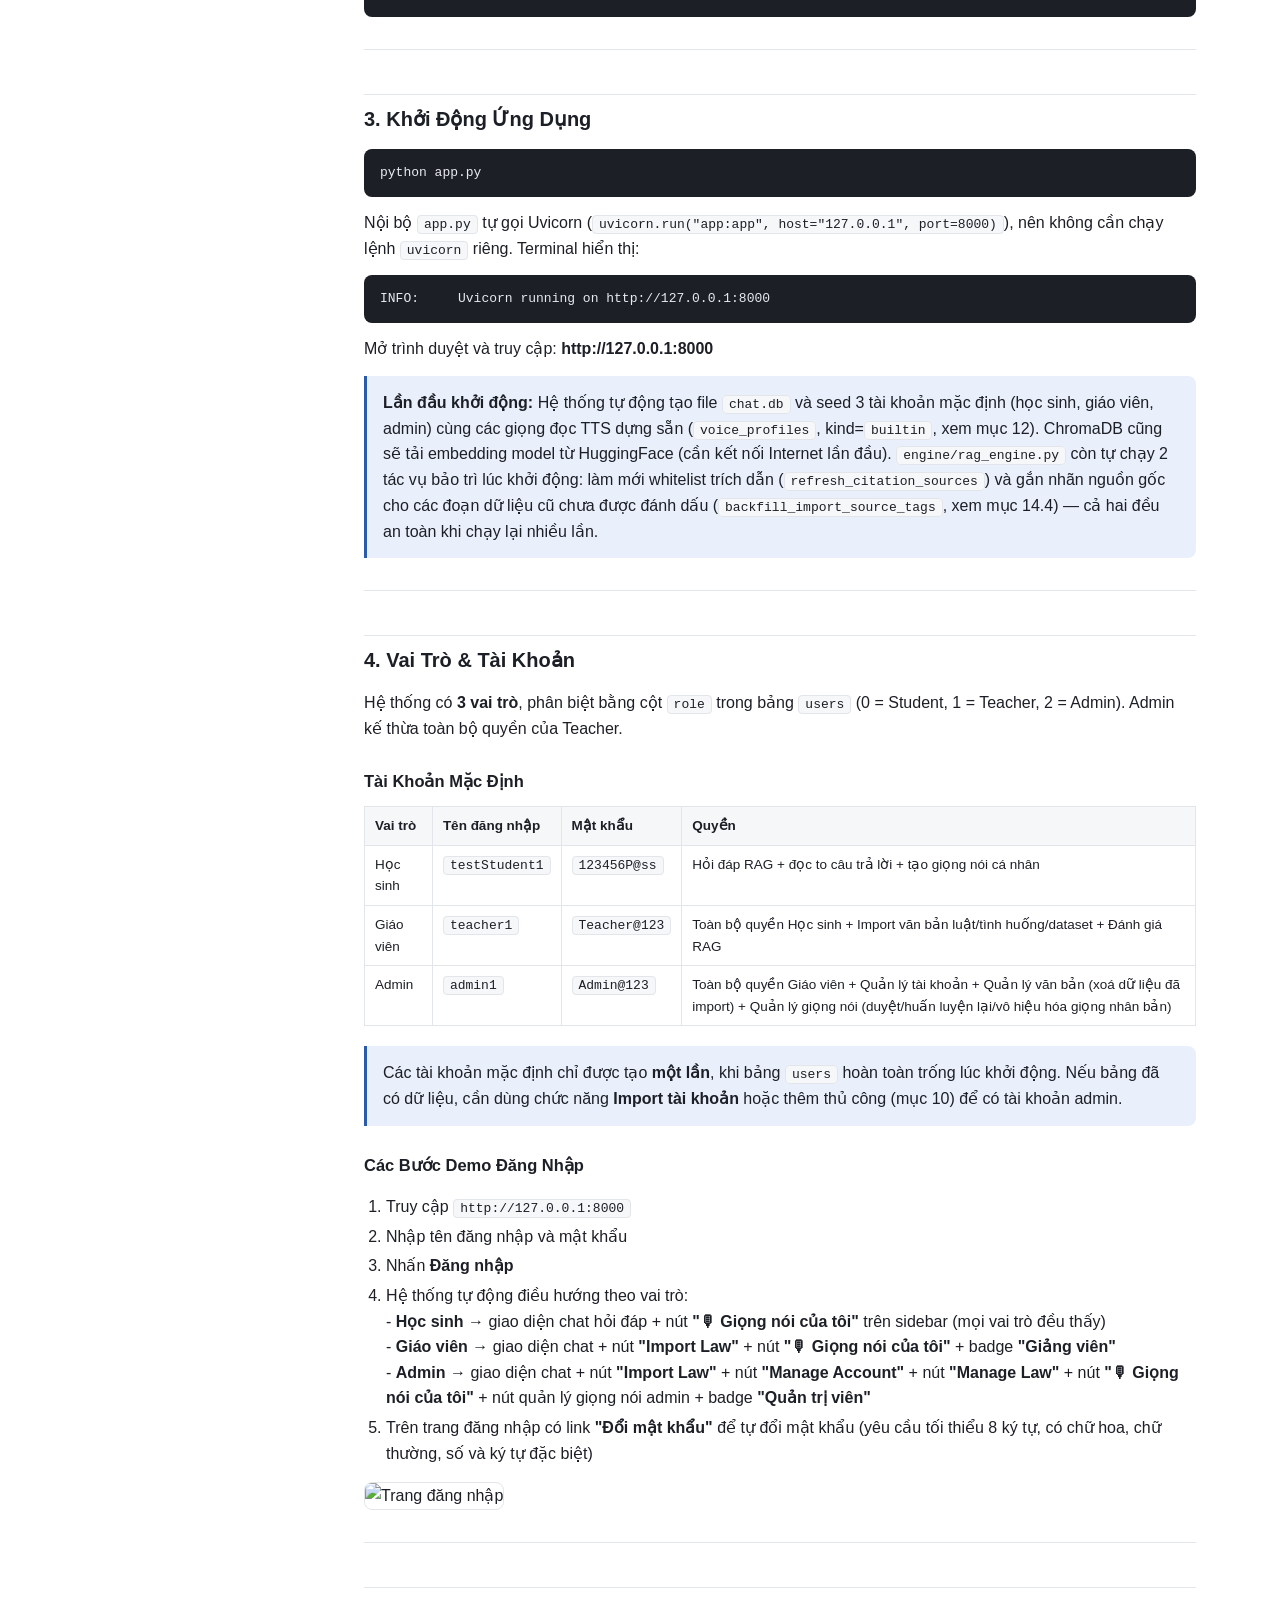
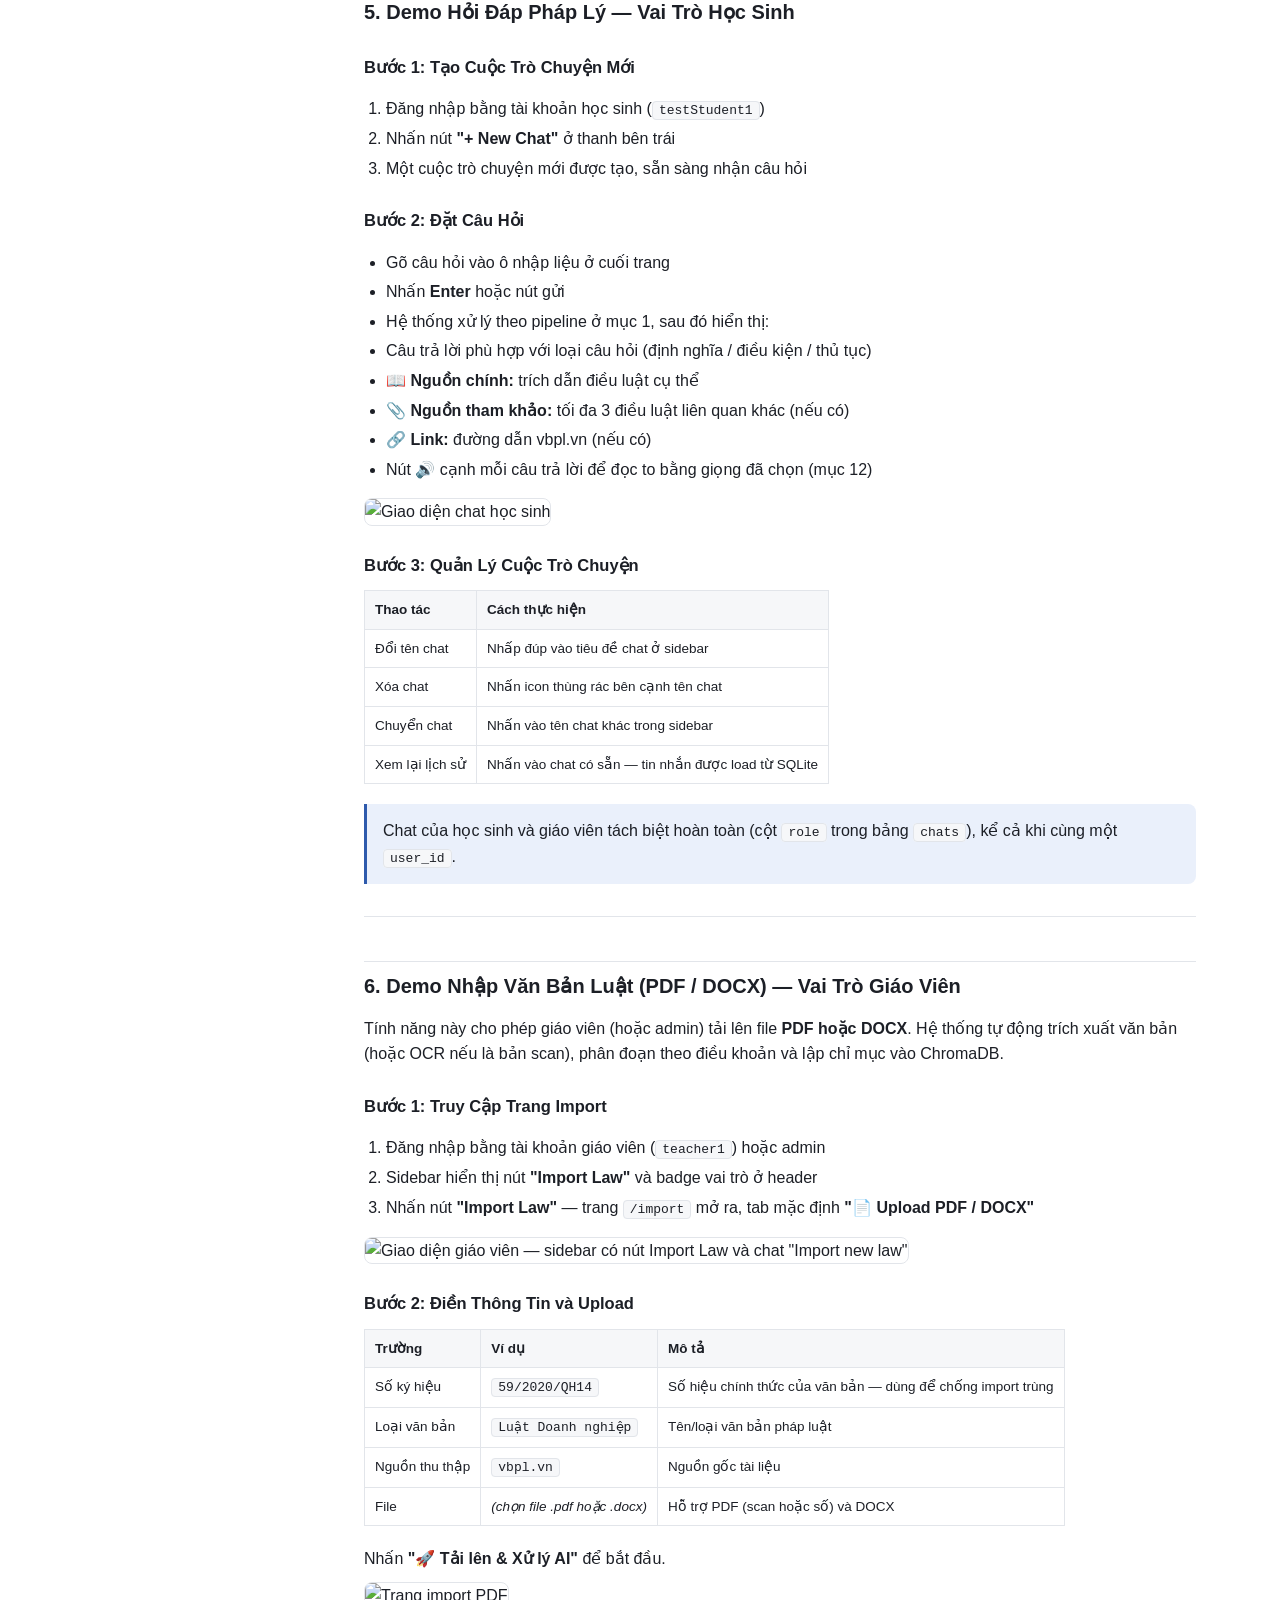
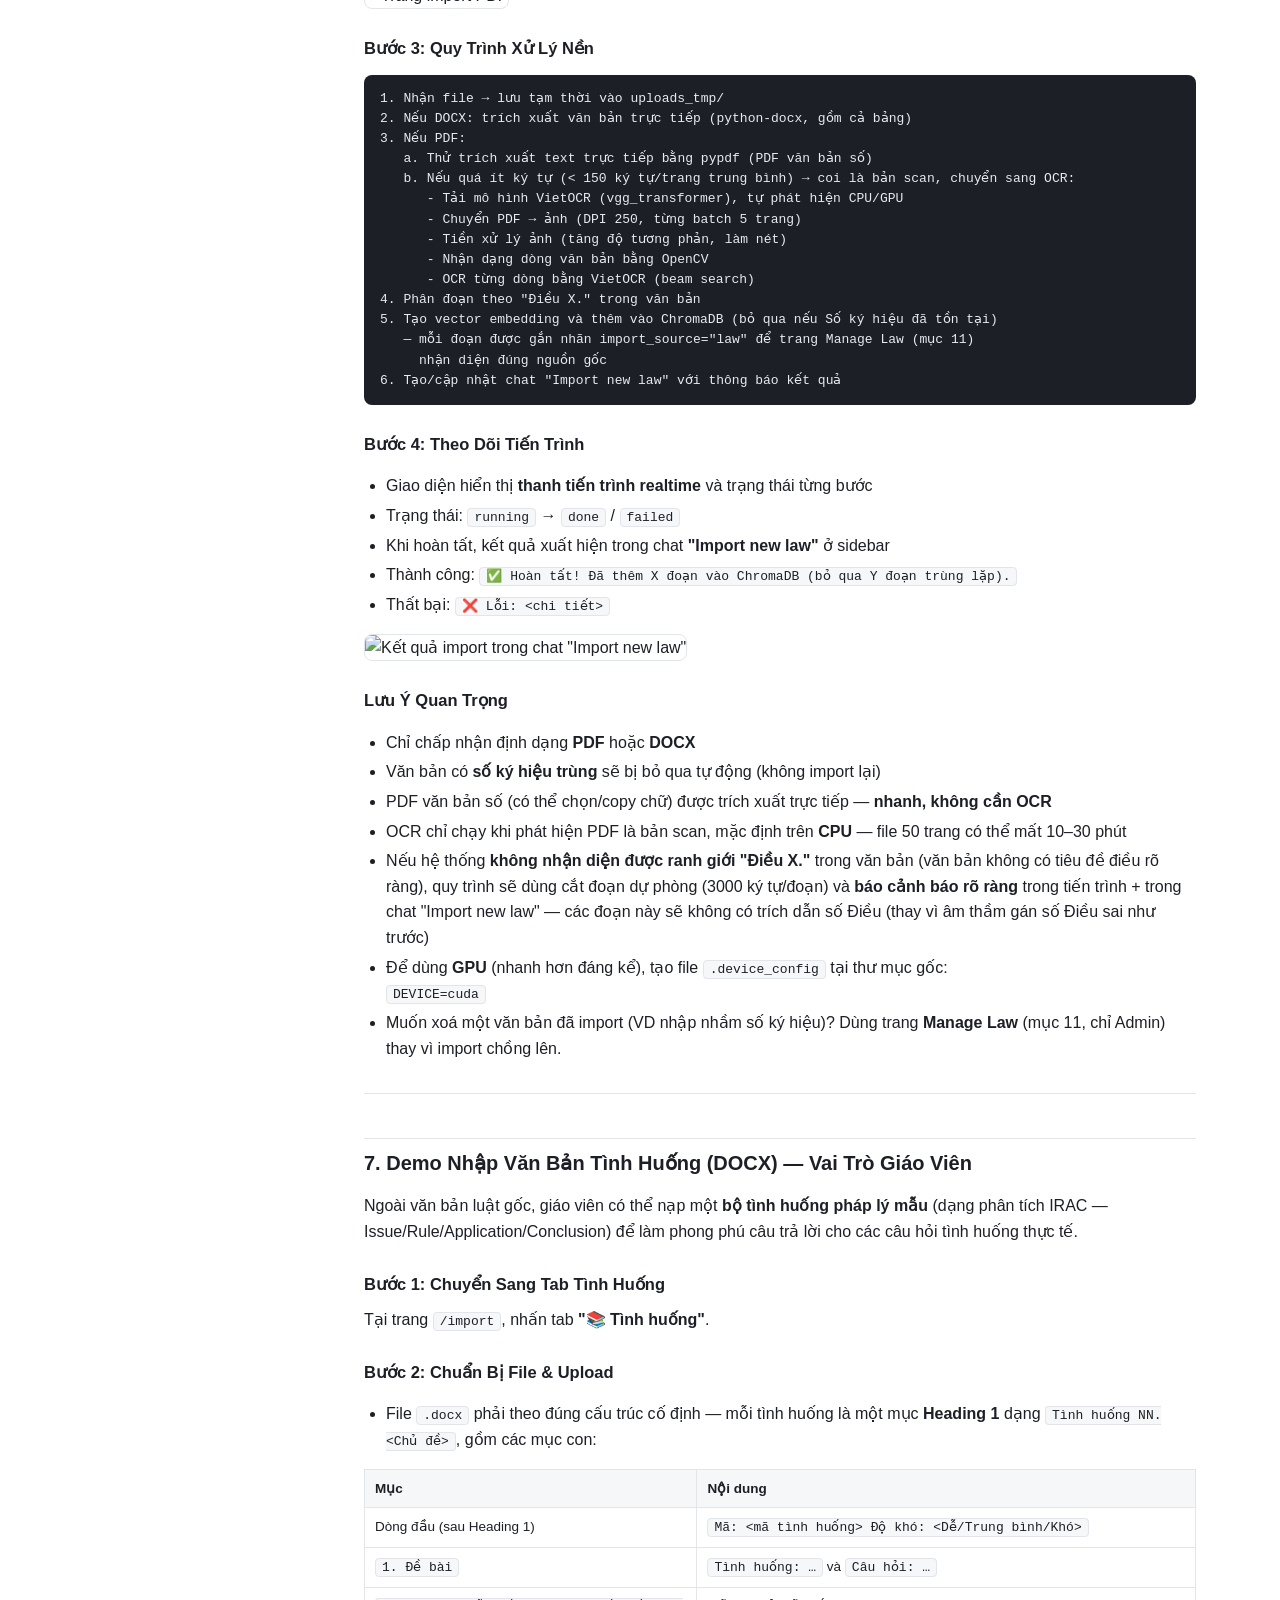
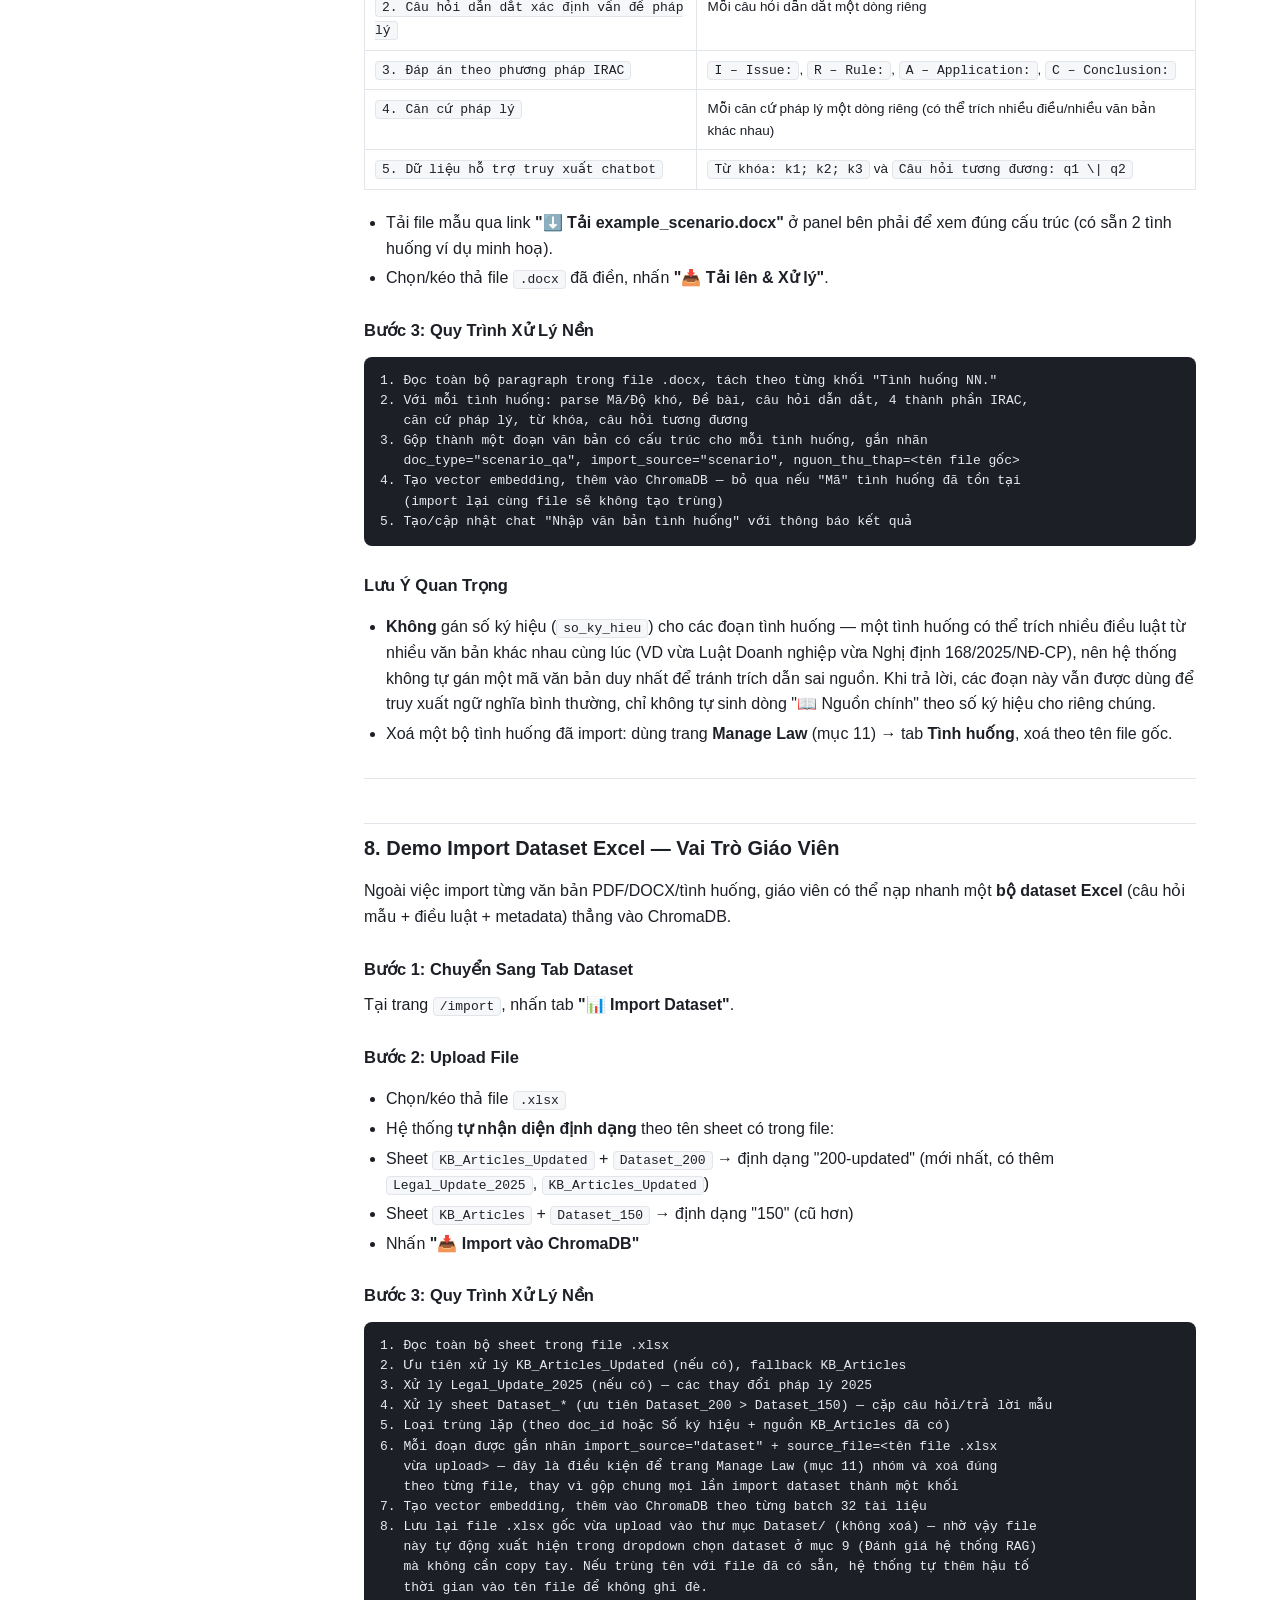
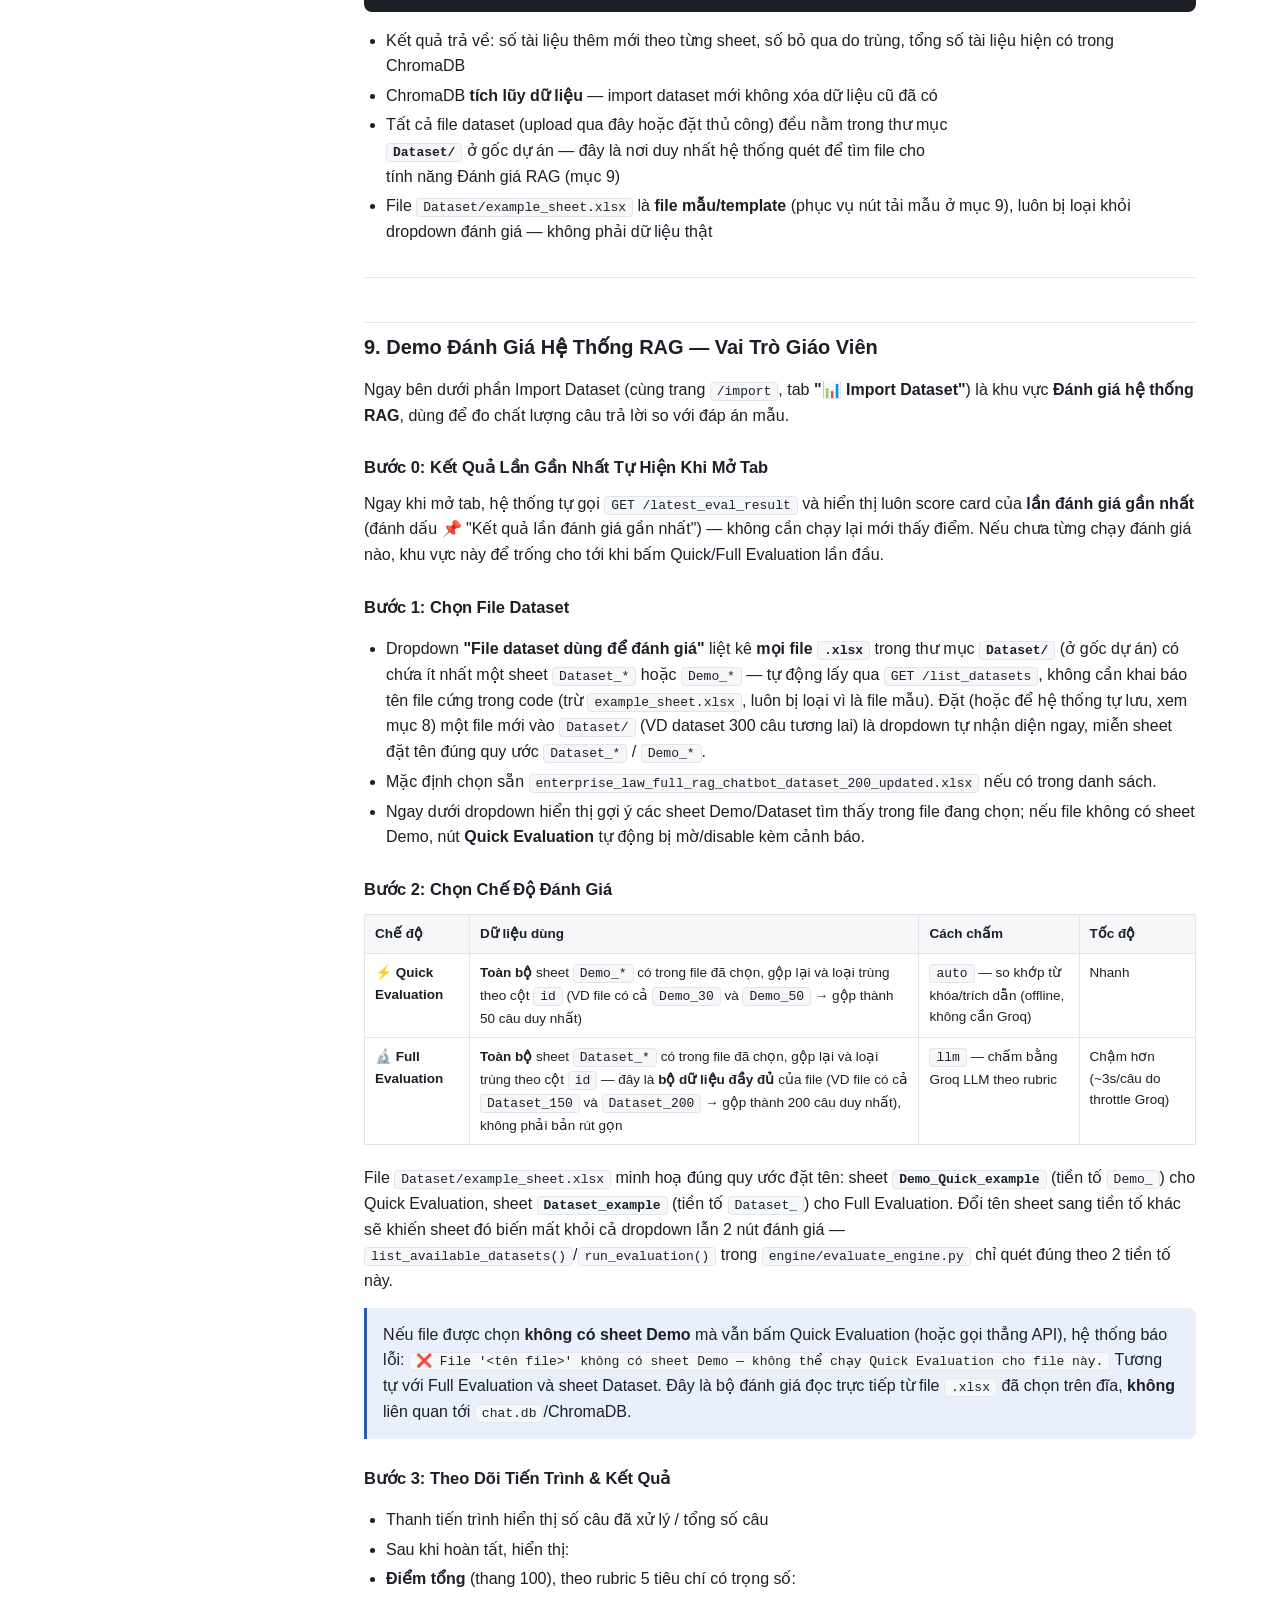
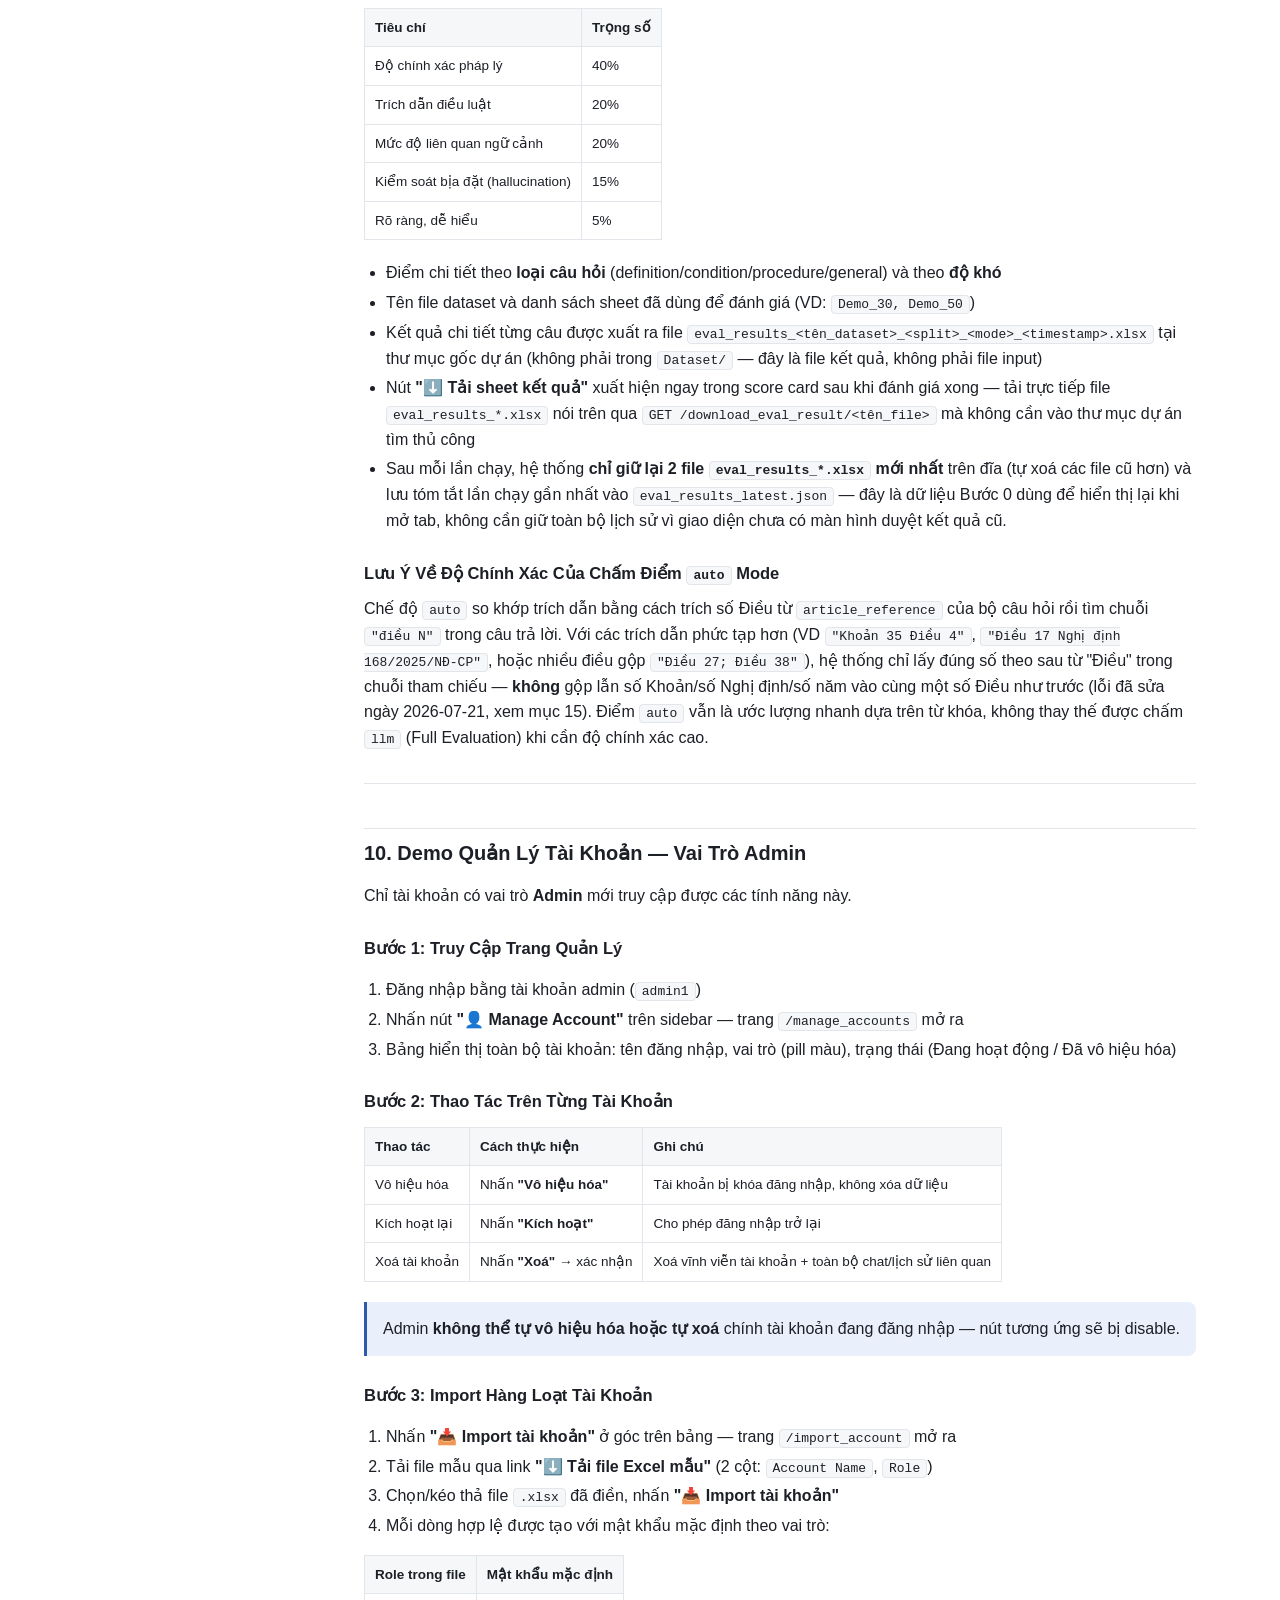
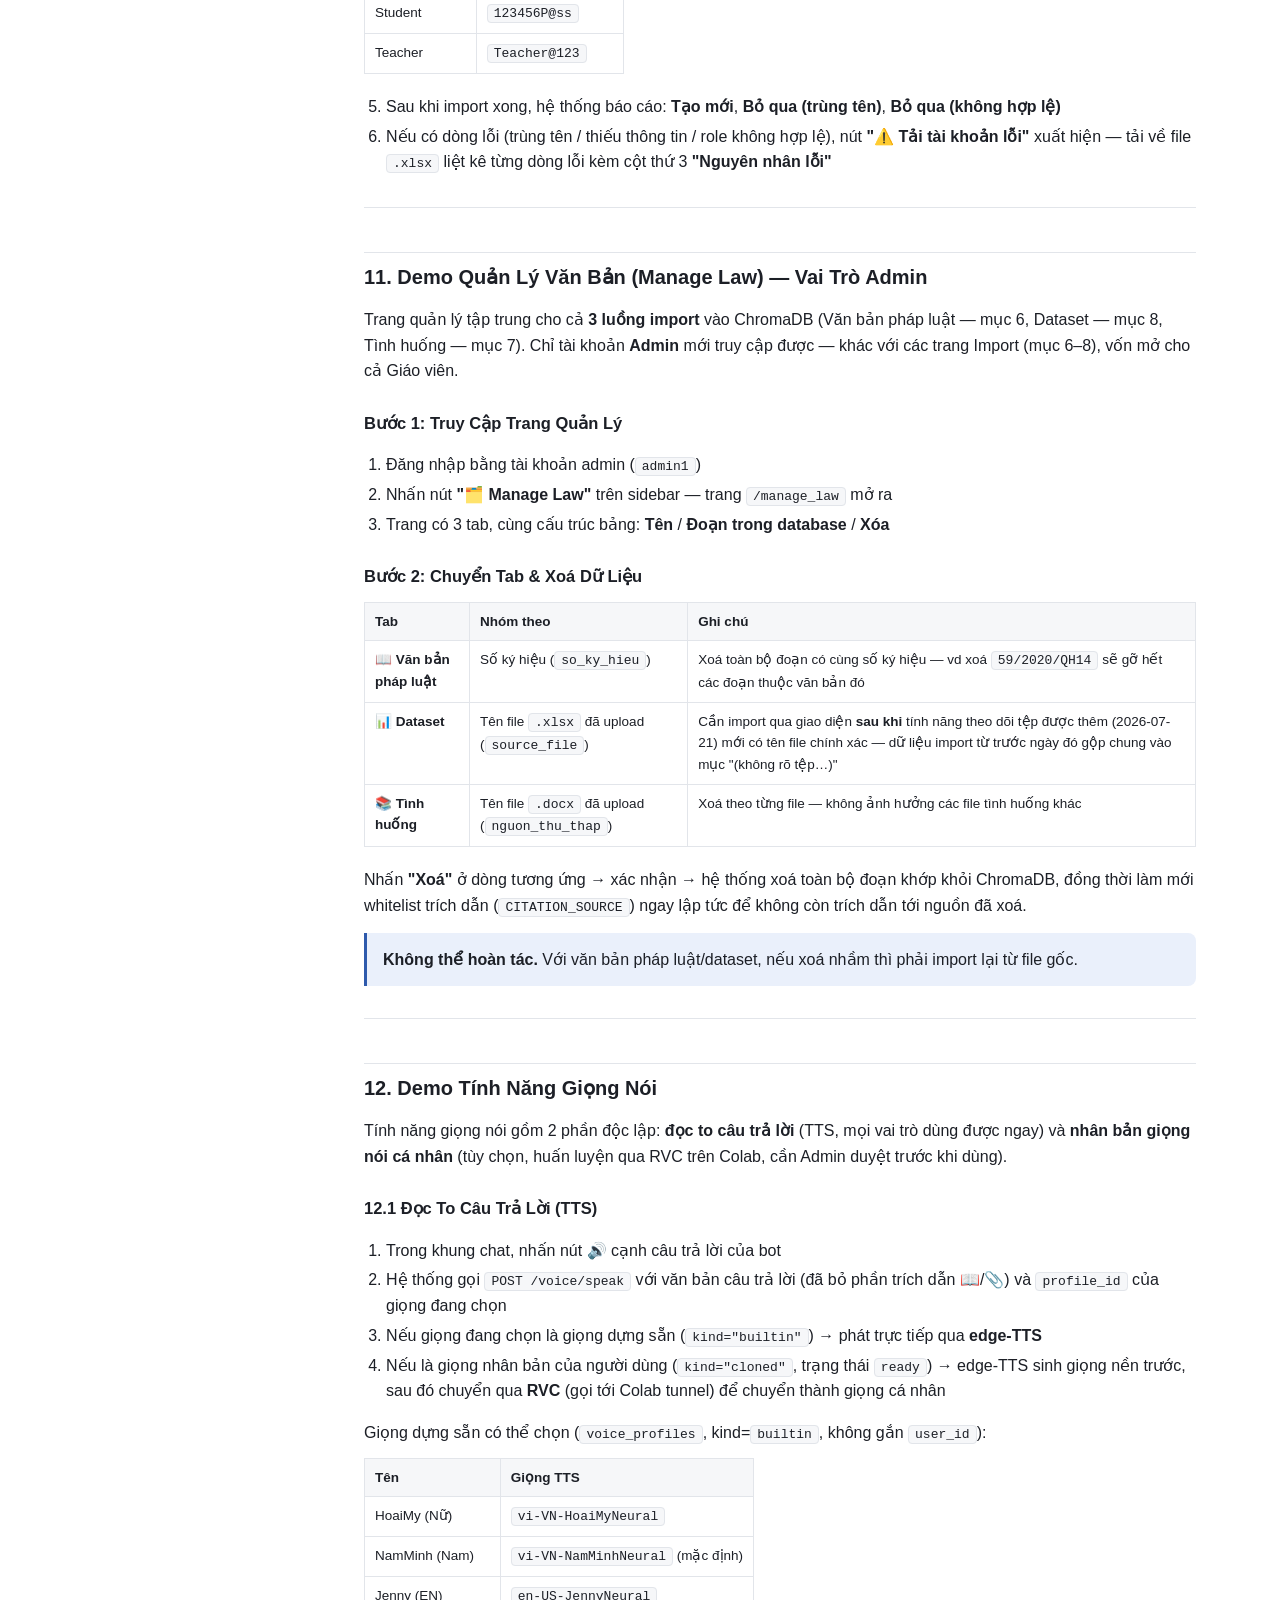
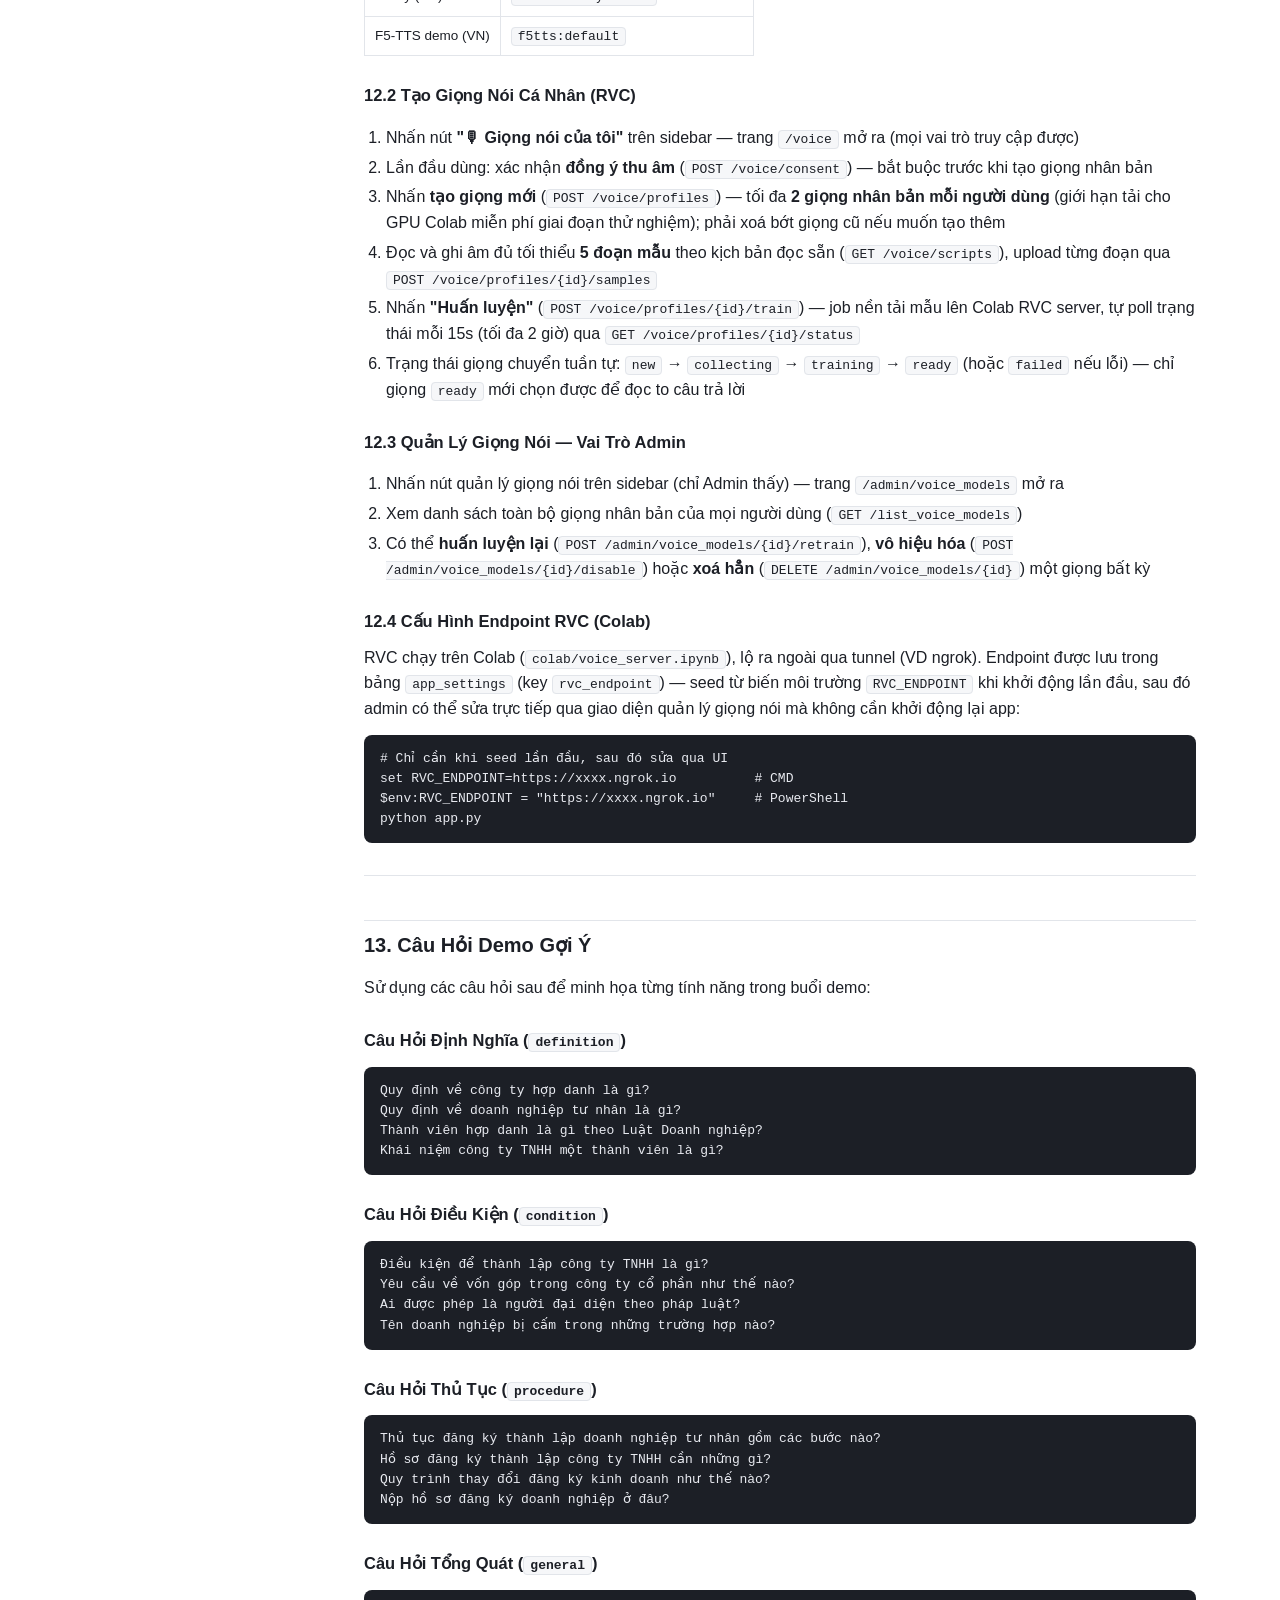
==== commit 7104cede: "Add PowerShell syntax alongside cmd.exe for every env-var-setting example set VAR=value is cmd-only " ====
--- a/HUONG_DAN_DEMO.html
+++ b/HUONG_DAN_DEMO.html
@@ -858,8 +858,9 @@
 </ol>
 <h3 id="124-cau-hinh-endpoint-rvc-colab">12.4 Cấu Hình Endpoint RVC (Colab)</h3>
 <p>RVC chạy trên Colab (<code>colab/voice_server.ipynb</code>), lộ ra ngoài qua tunnel (VD ngrok). Endpoint được lưu trong bảng <code>app_settings</code> (key <code>rvc_endpoint</code>) — seed từ biến môi trường <code>RVC_ENDPOINT</code> khi khởi động lần đầu, sau đó admin có thể sửa trực tiếp qua giao diện quản lý giọng nói mà không cần khởi động lại app:</p>
-<pre><code class="language-bash"># Windows — chỉ cần khi seed lần đầu, sau đó sửa qua UI
-set RVC_ENDPOINT=https://xxxx.ngrok.io
+<pre><code class="language-bash"># Chỉ cần khi seed lần đầu, sau đó sửa qua UI
+set RVC_ENDPOINT=https://xxxx.ngrok.io          # CMD
+$env:RVC_ENDPOINT = &quot;https://xxxx.ngrok.io&quot;     # PowerShell
 python app.py
 </code></pre>
 <hr />
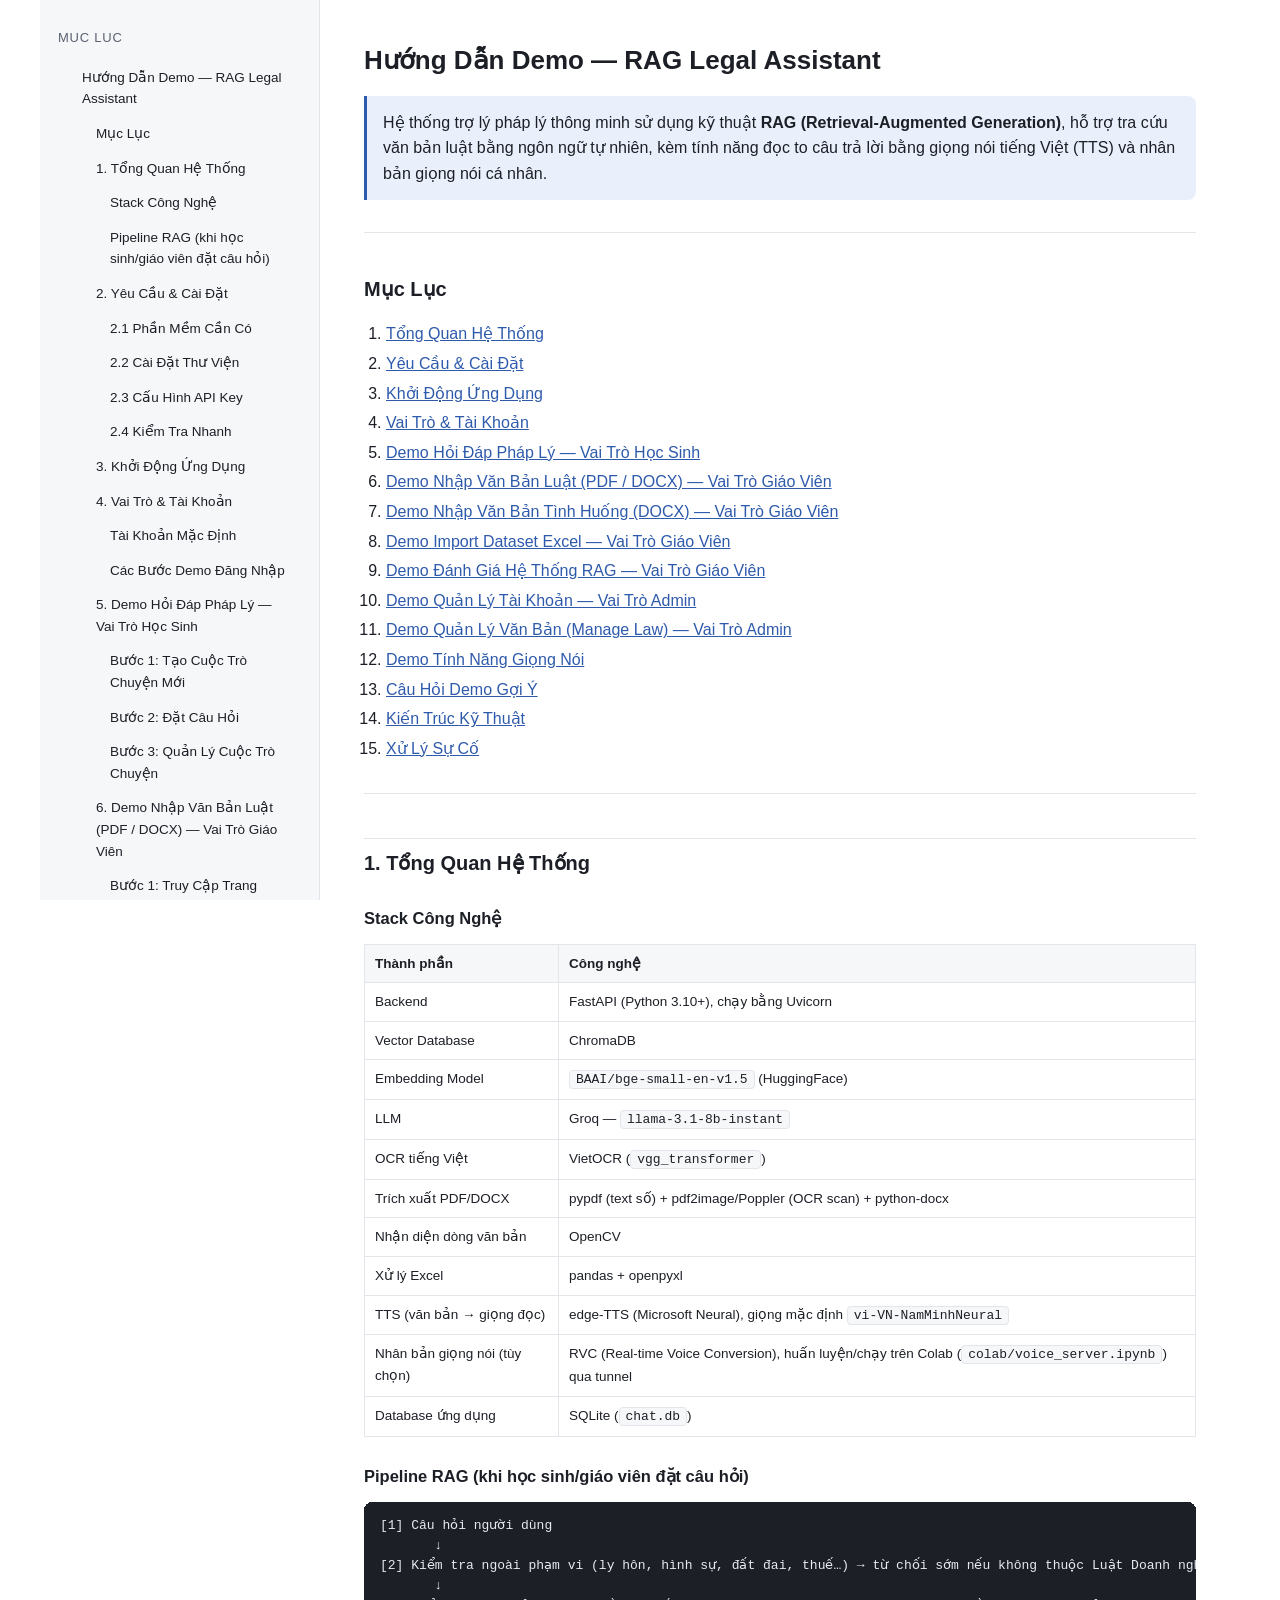
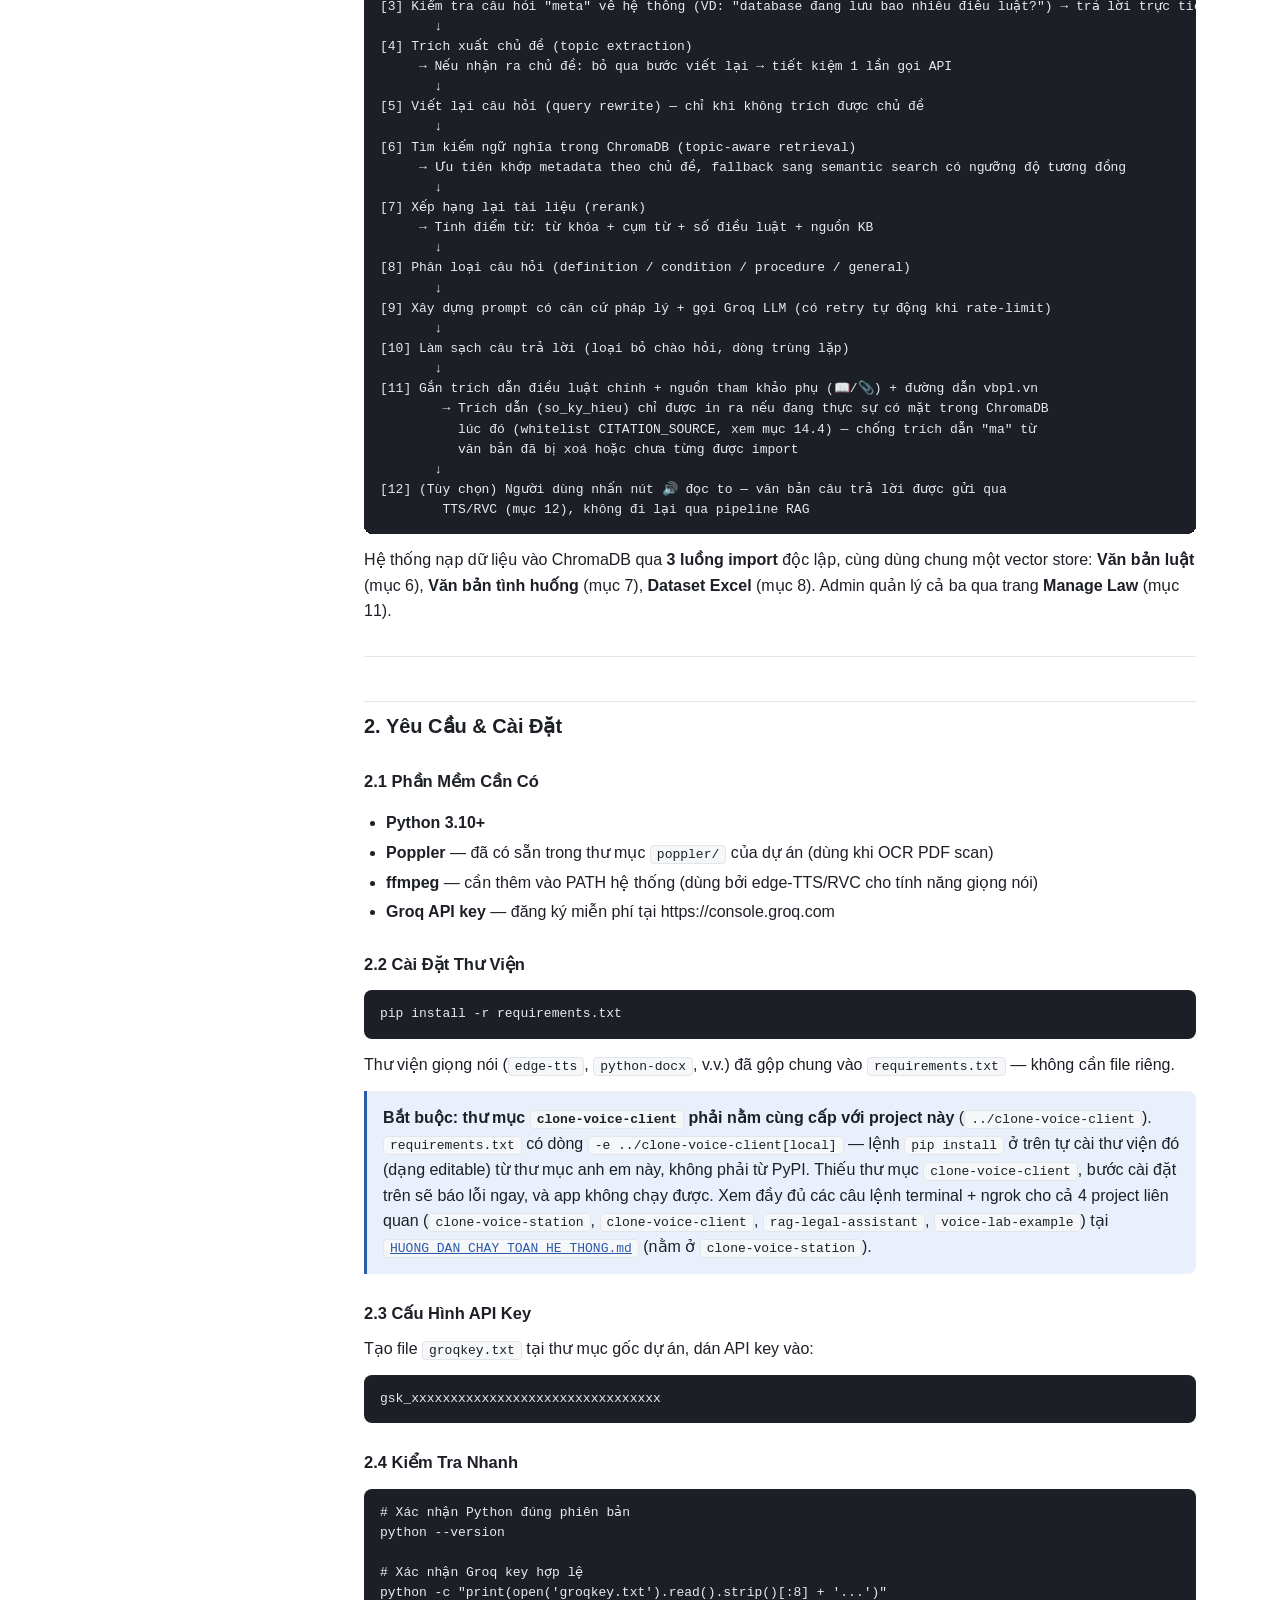
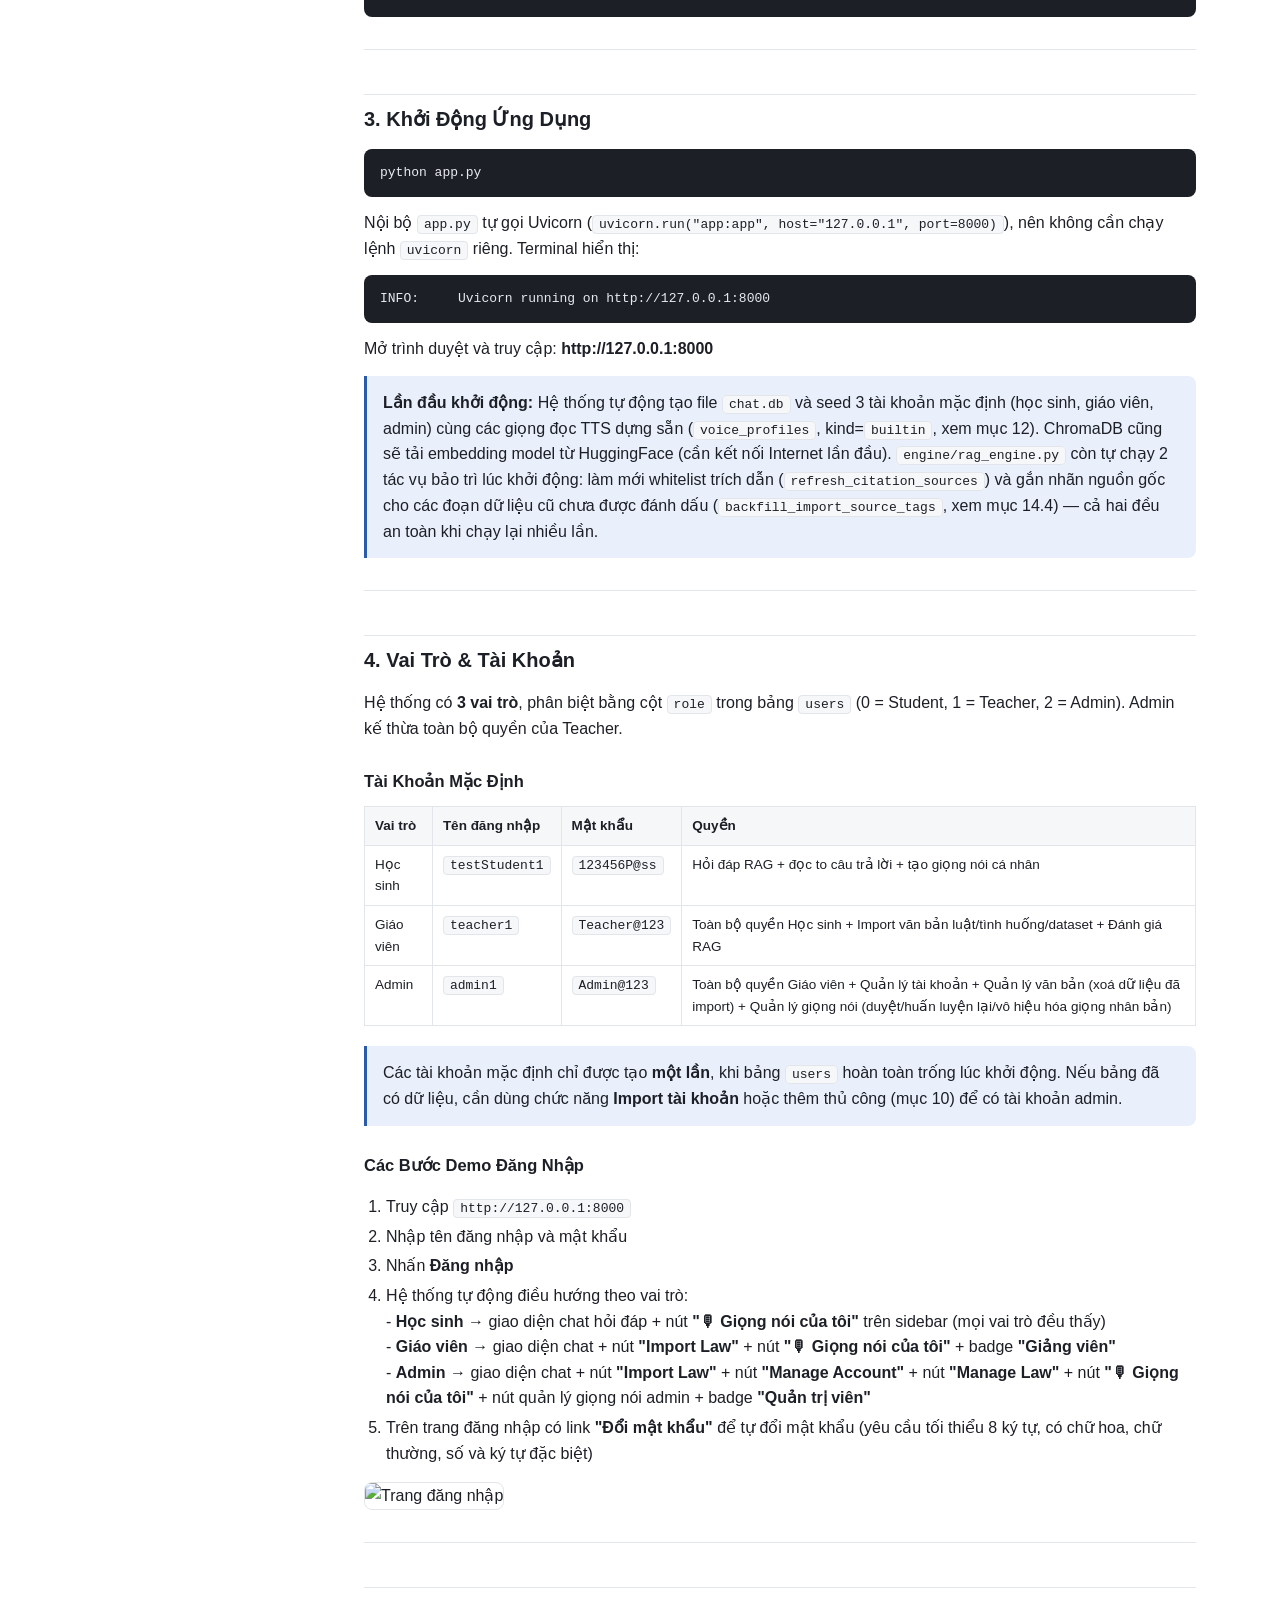
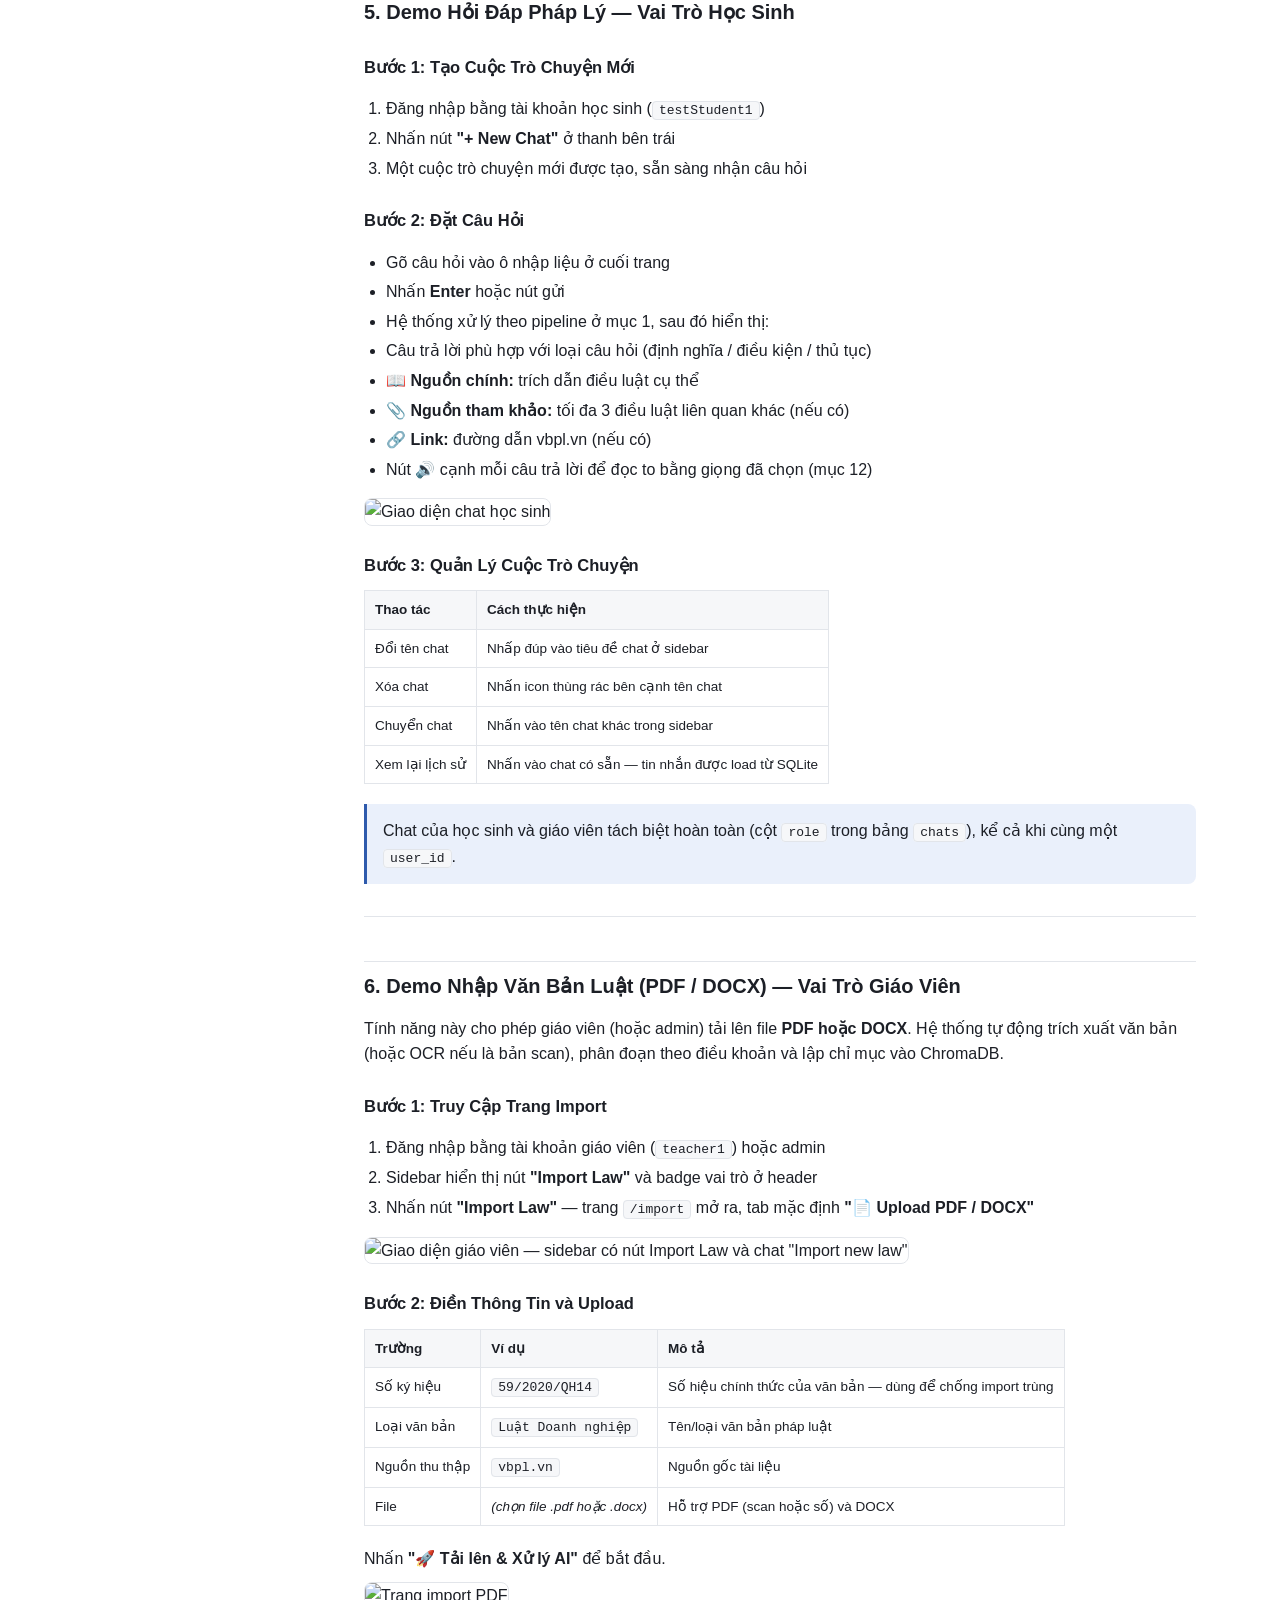
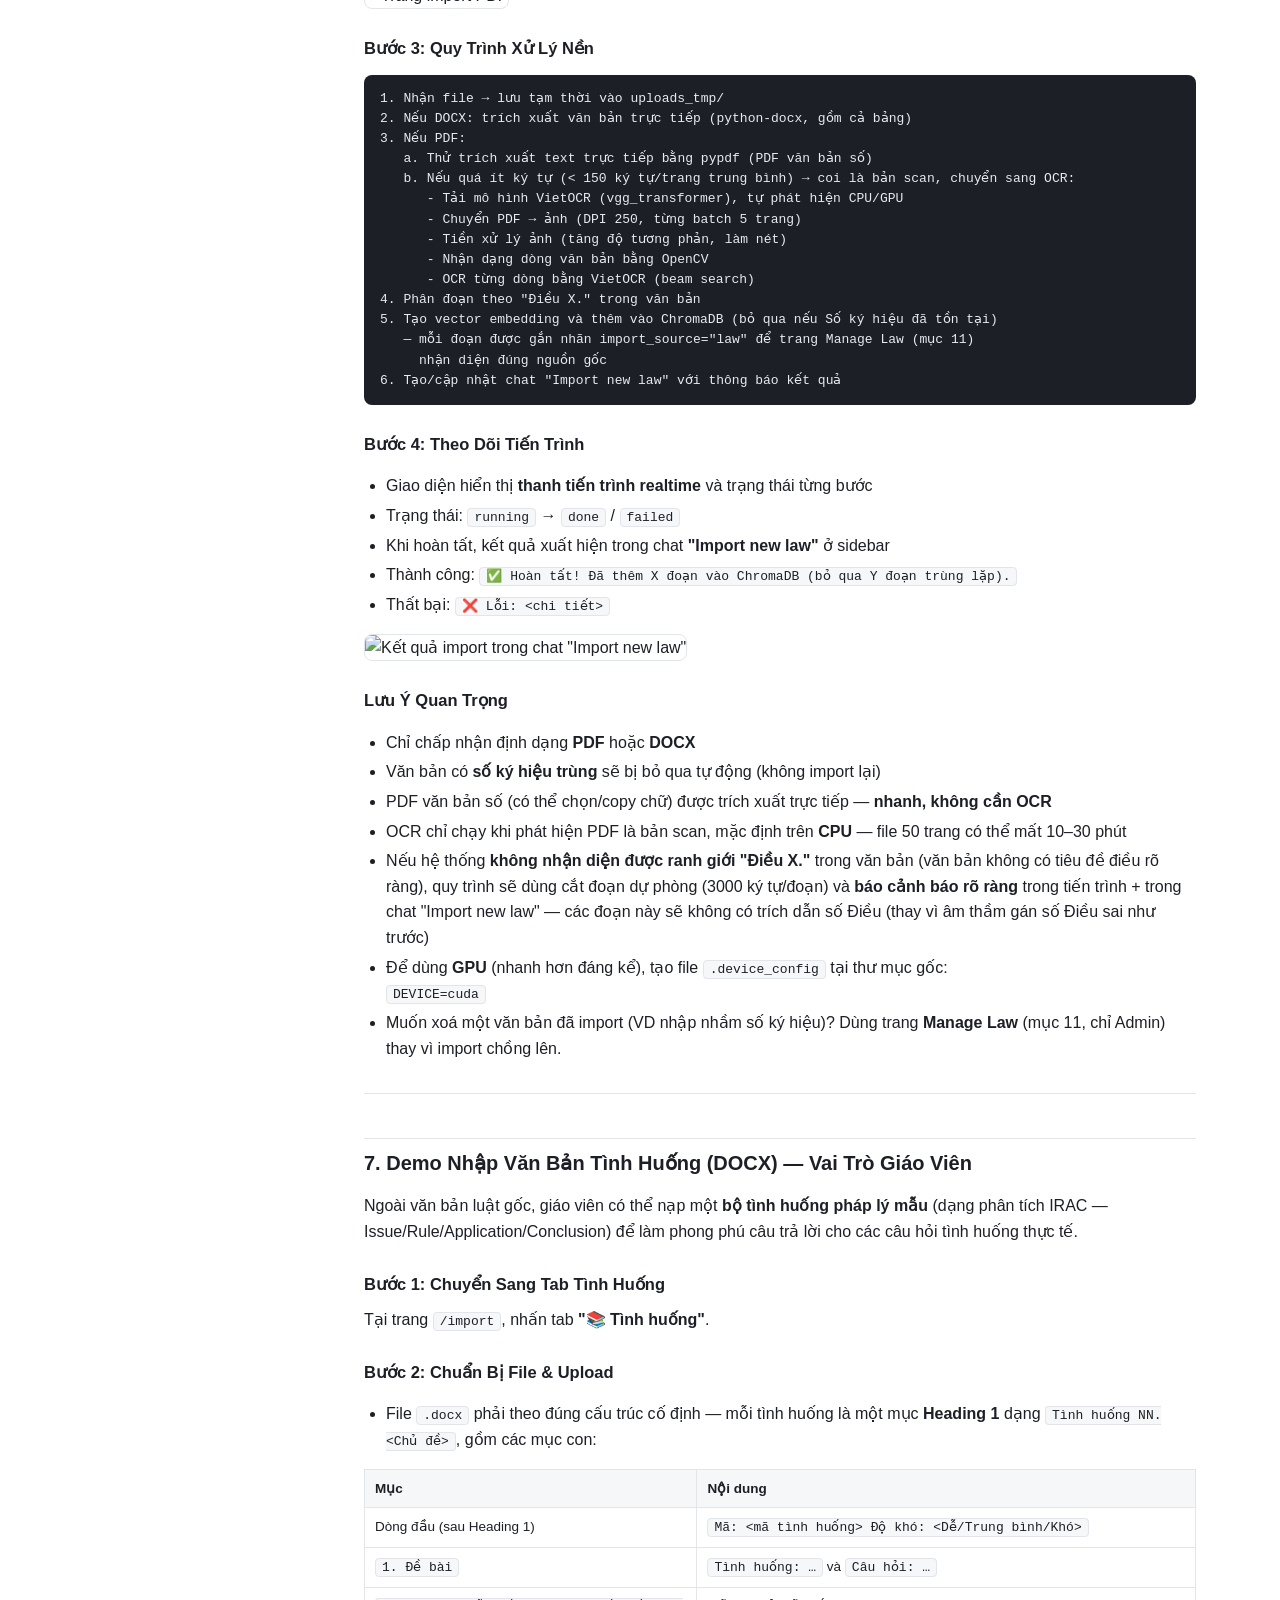
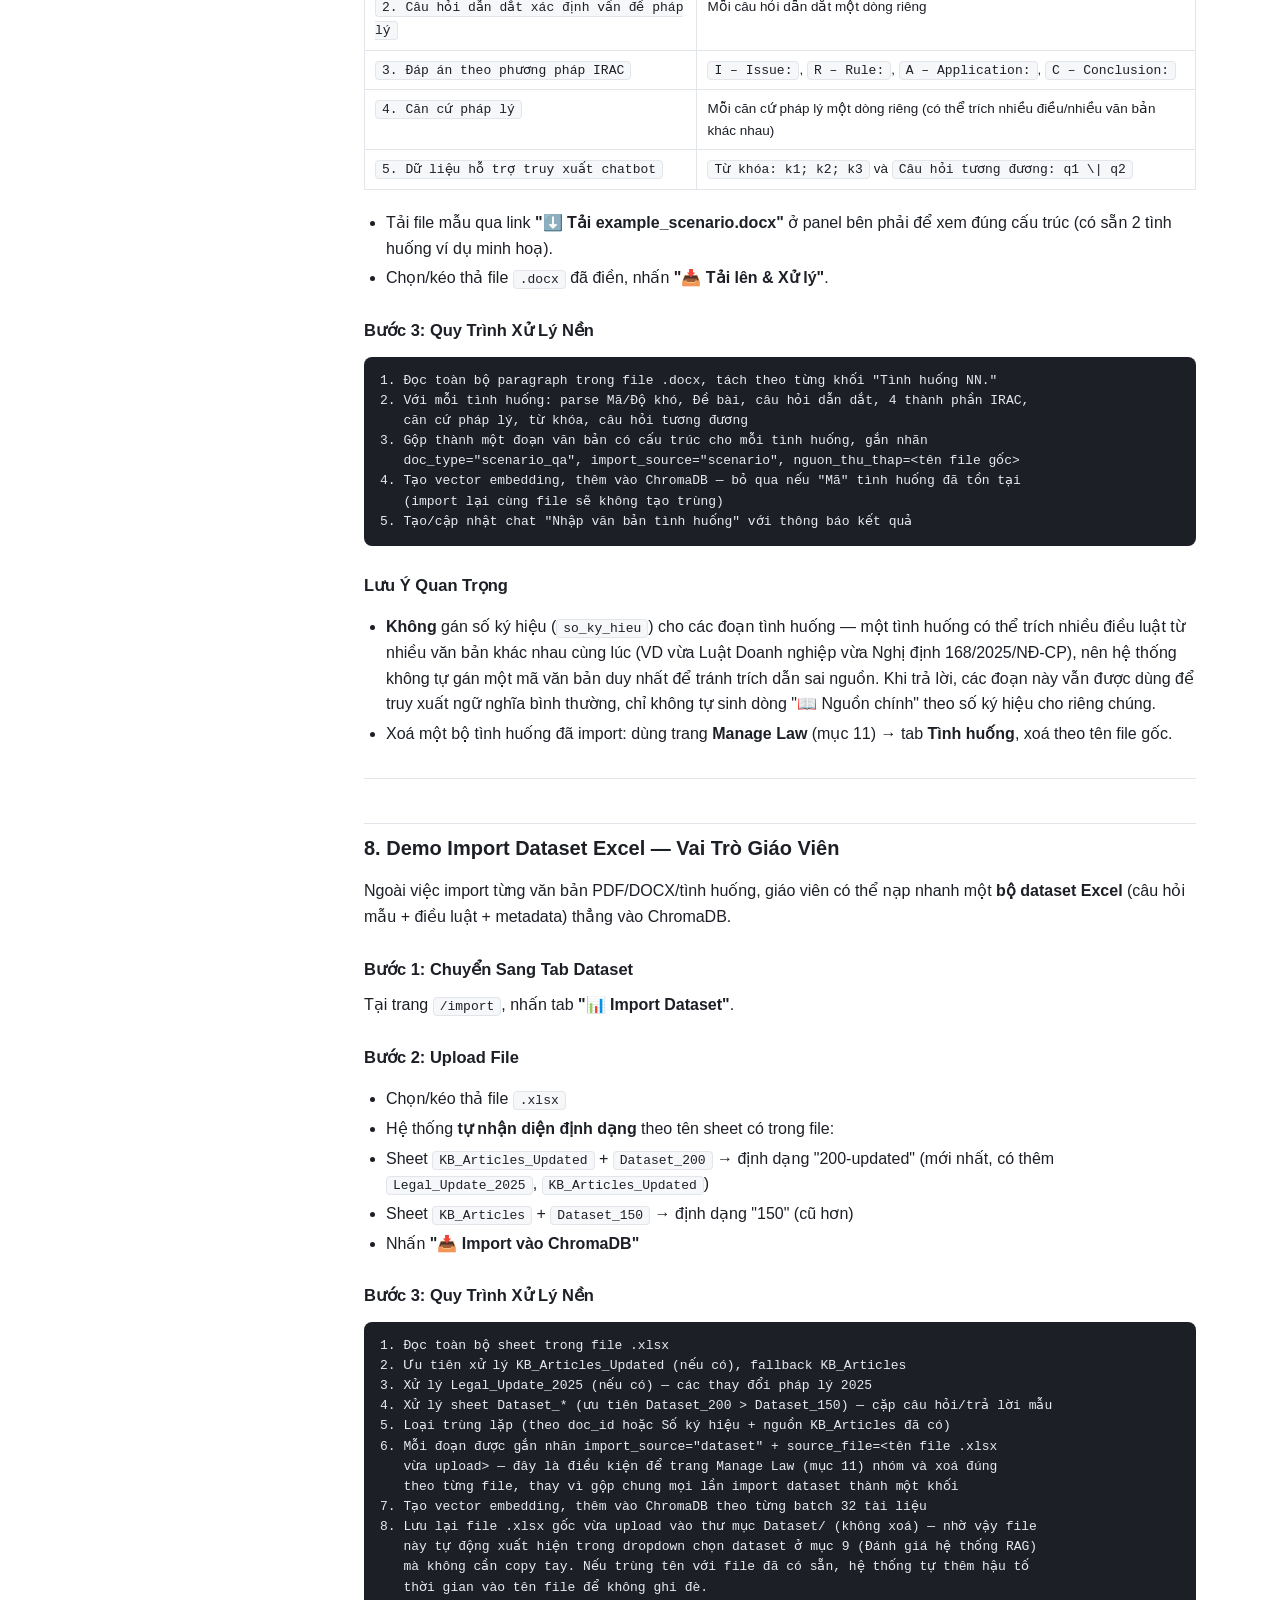
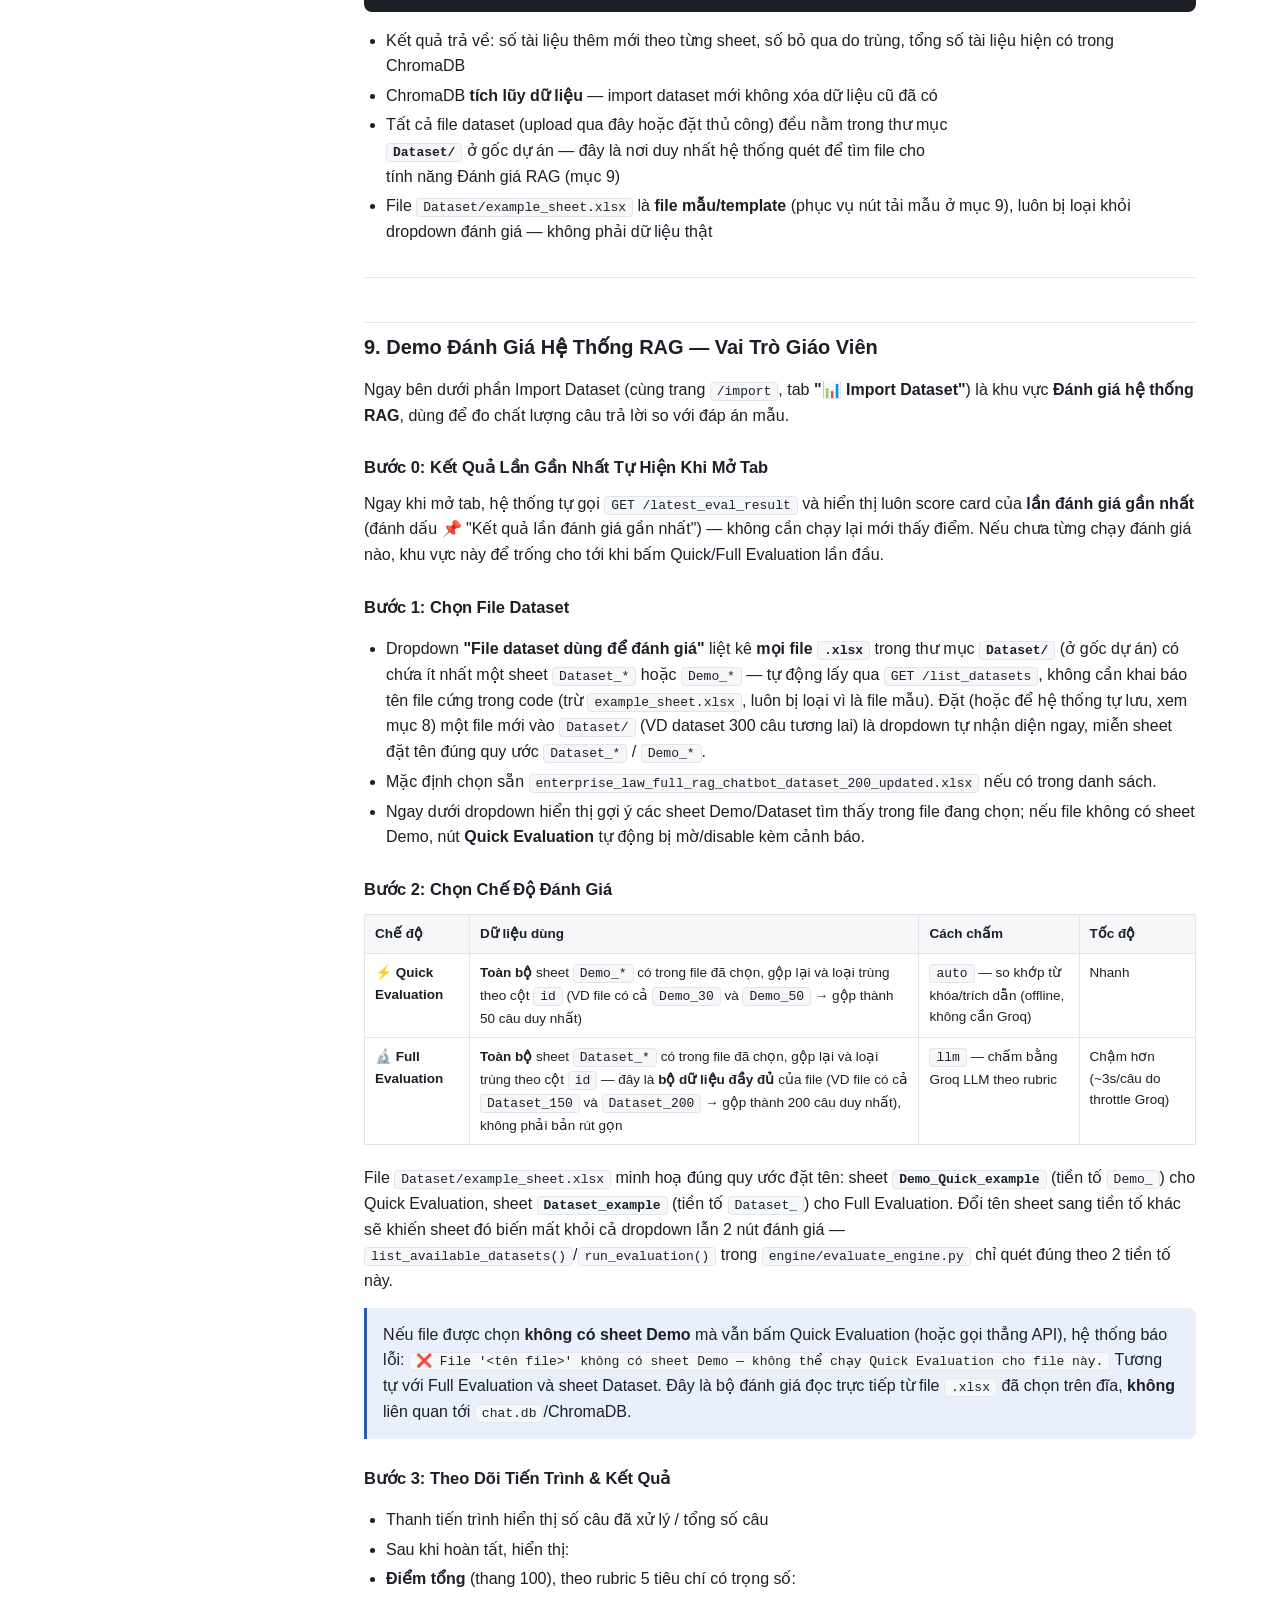
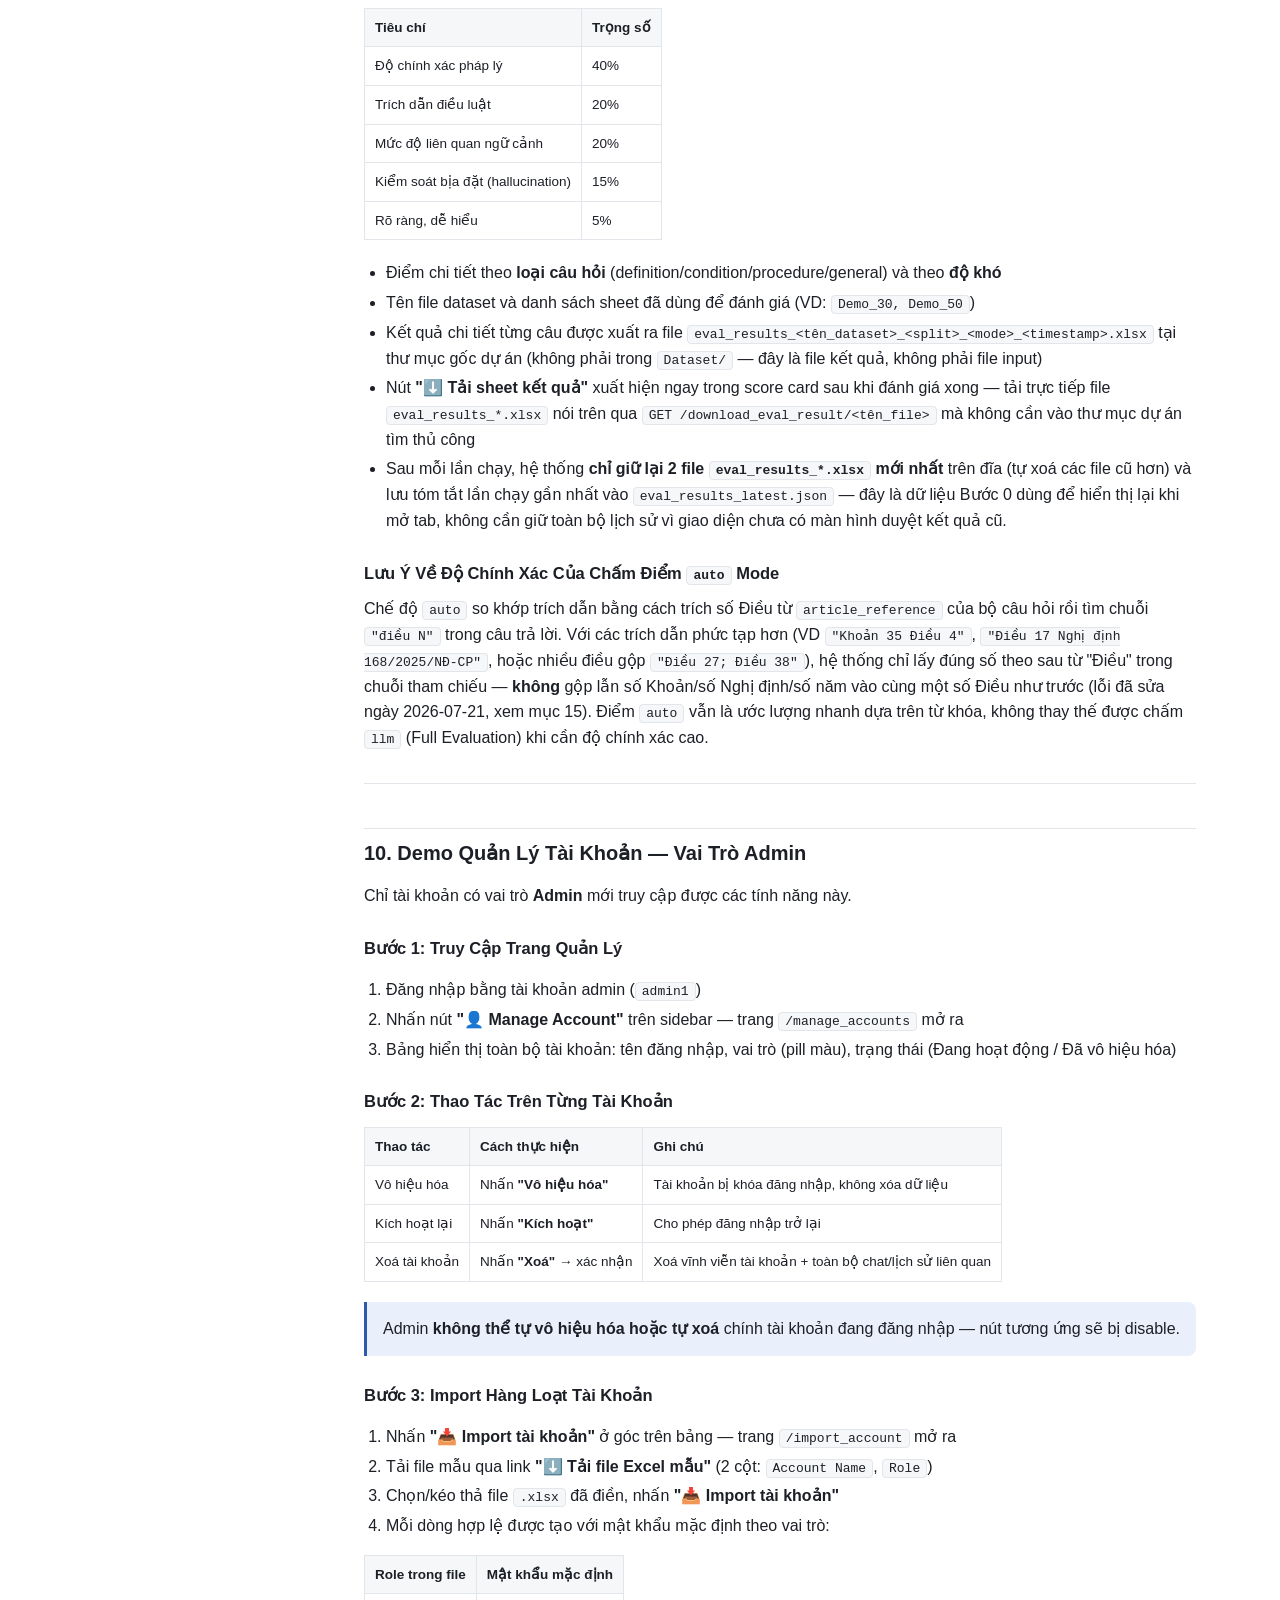
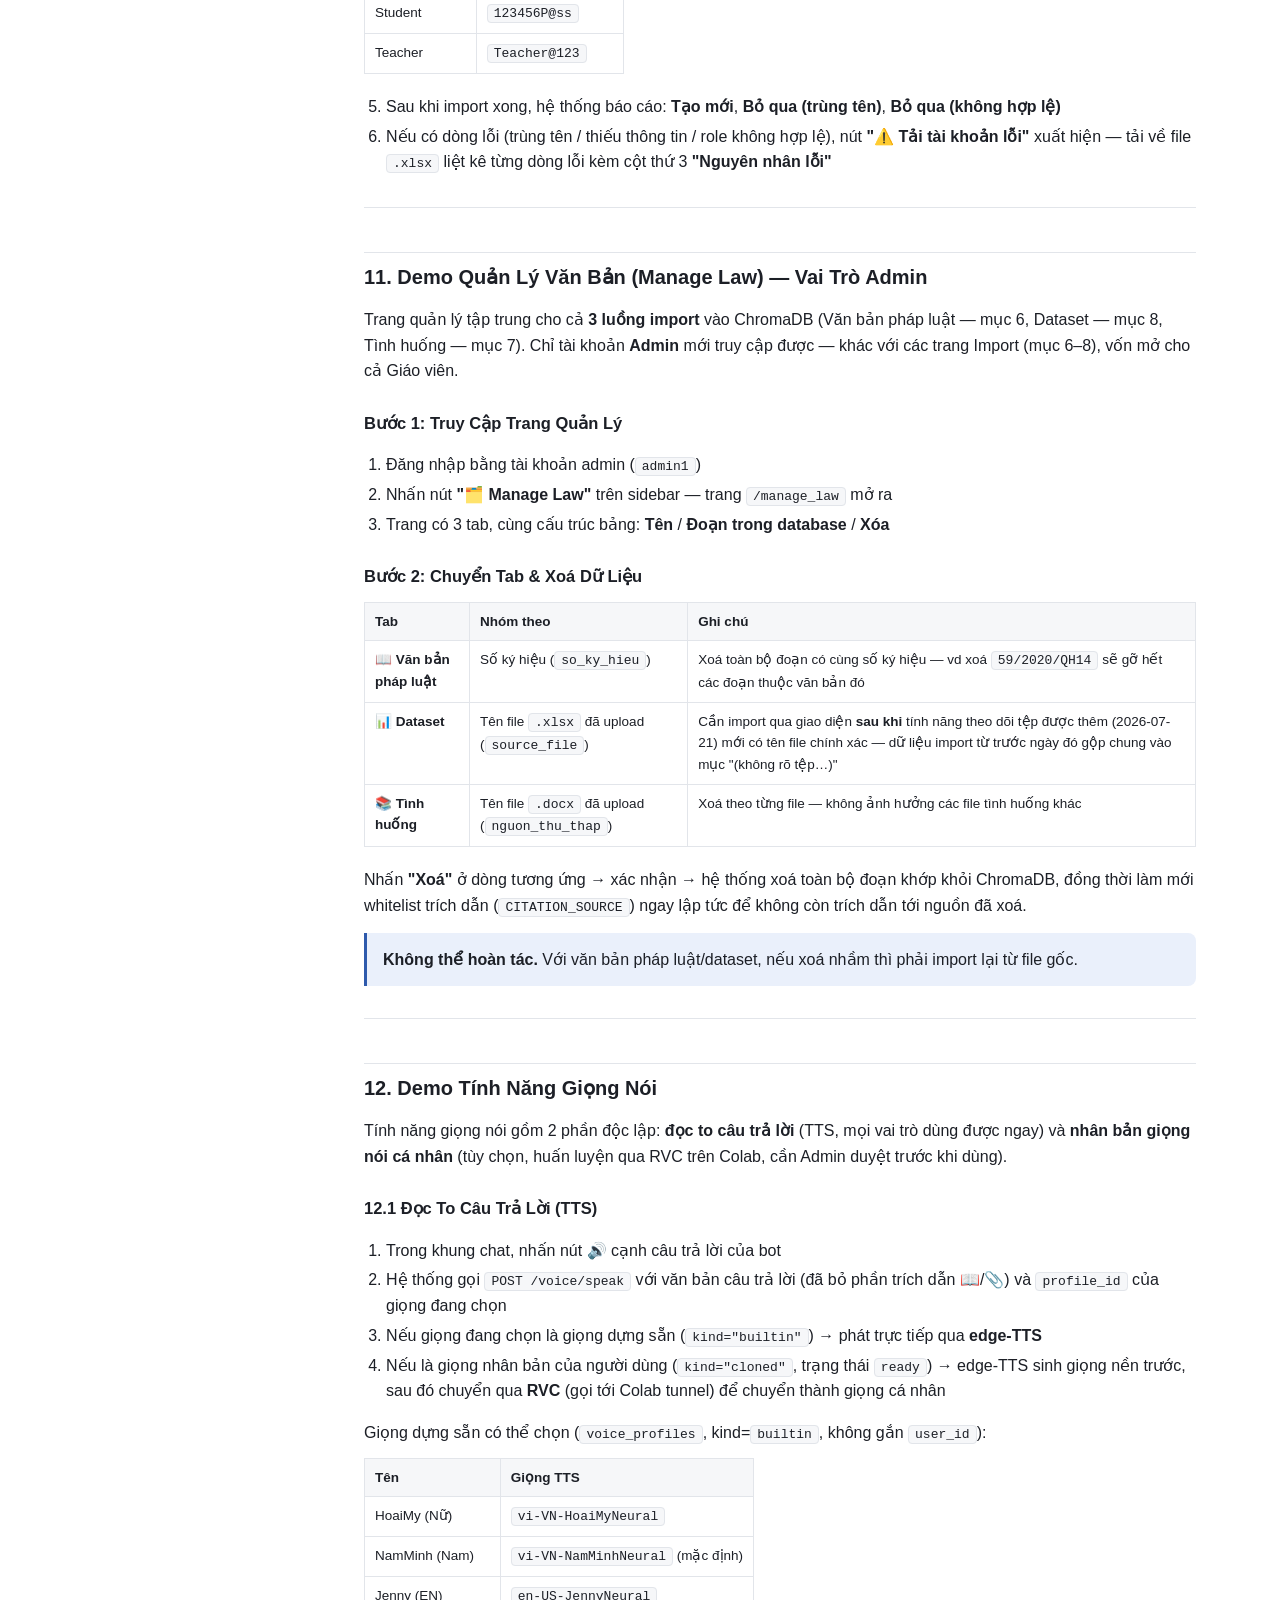
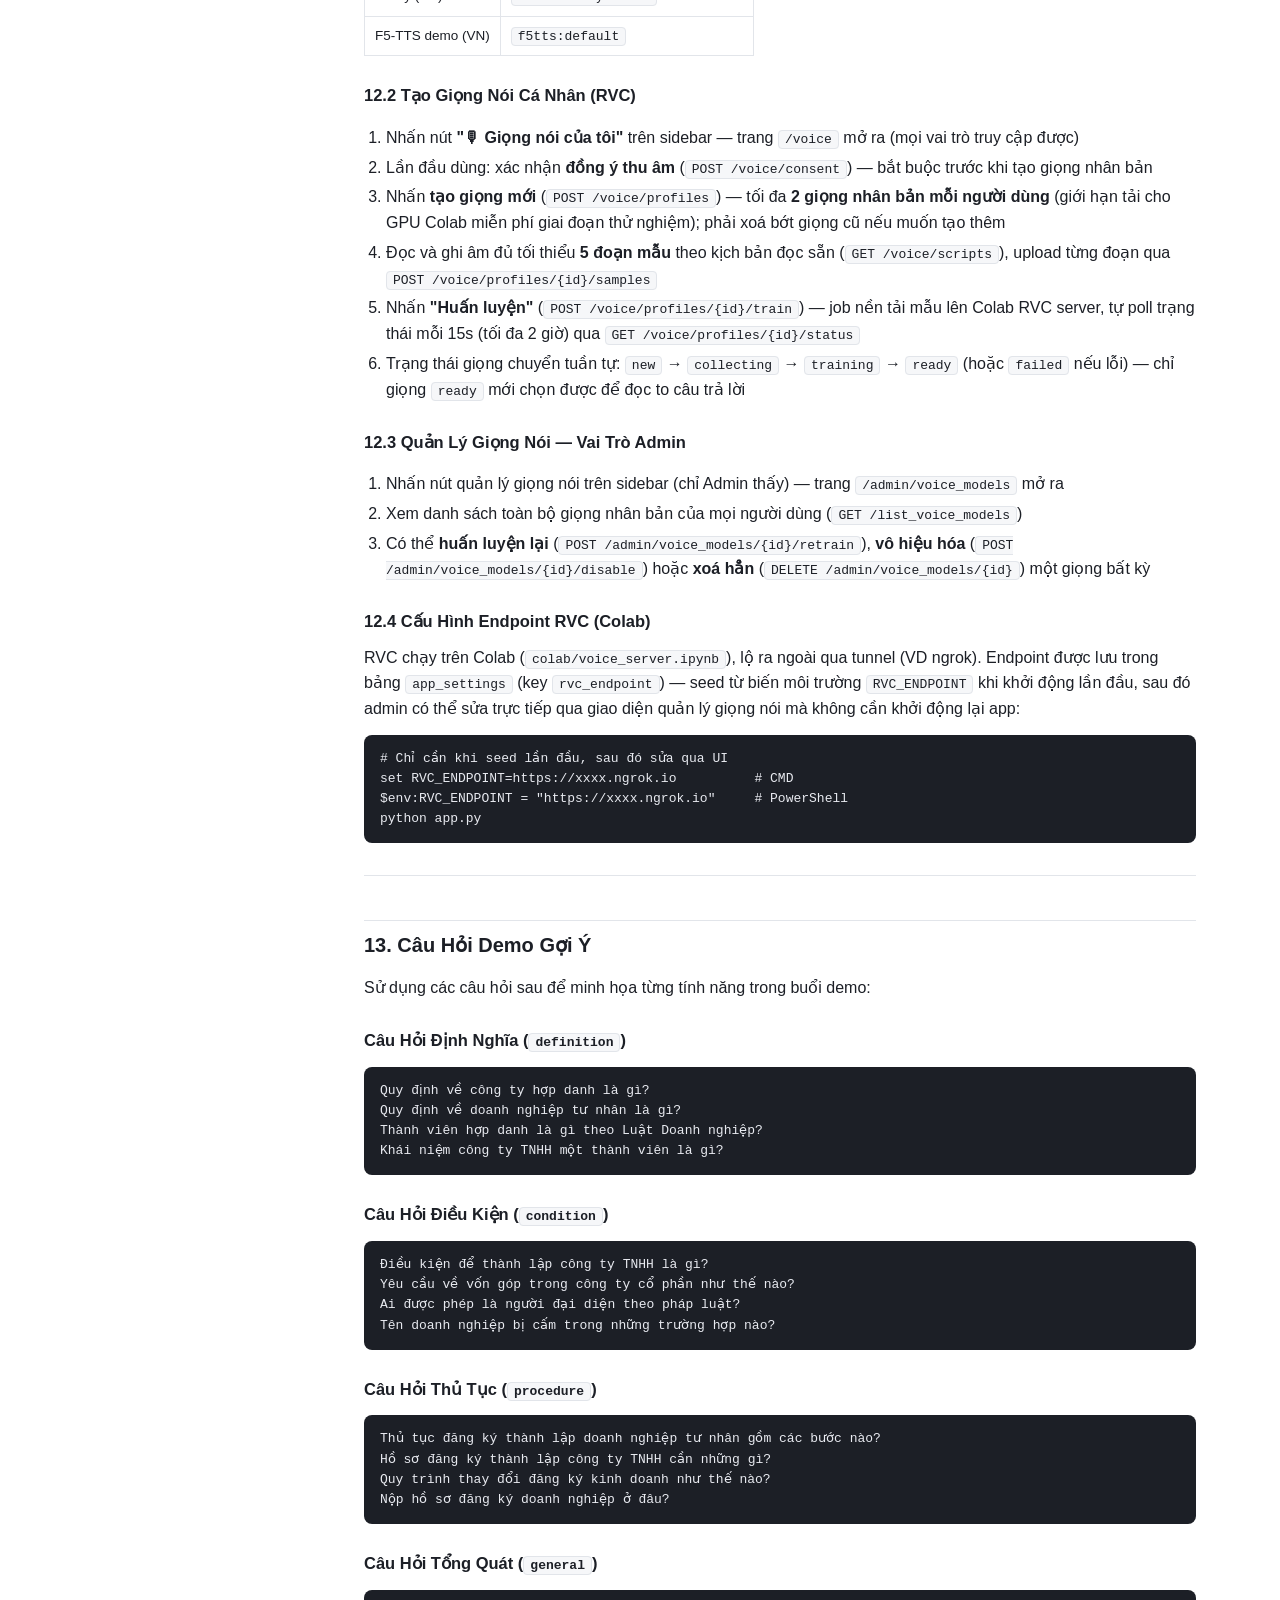
==== commit 78cc0b63: "Document running the voice path locally (no Colab) in HUONG_DAN_DEMO Co-Authored-By: Claude Sonnet 5" ====
--- a/HUONG_DAN_DEMO.html
+++ b/HUONG_DAN_DEMO.html
@@ -174,6 +174,8 @@
 <li><a href="#khong-tao-uoc-khong-huan-luyen-uoc-giong-noi-ca-nhan">Không Tạo Được / Không Huấn Luyện Được Giọng Nói Cá Nhân</a></li>
 </ul>
 </li>
+<li><a href="#16-vai-tro-trong-bo-test-lai-cua-luan-van">16. Vai Trò Trong Bộ Test Lại Của Luận Văn</a></li>
+<li><a href="#17-chay-giong-noi-theo-uong-local-khong-can-colab">17. Chạy Giọng Nói Theo Đường Local (Không Cần Colab)</a></li>
 <li><a href="#ghi-chu-them">Ghi Chú Thêm</a></li>
 </ul>
 </li>
@@ -1403,6 +1405,29 @@
 - Đã đạt giới hạn <strong>2 giọng nhân bản/người dùng</strong> — phải xoá bớt giọng cũ trước khi tạo giọng mới</p>
 <p><strong>Khắc phục:</strong> Admin có thể chủ động <strong>huấn luyện lại</strong> giọng bị lỗi qua trang <code>/admin/voice_models</code> (mục 12.3) mà không cần người dùng ghi âm lại từ đầu.</p>
 <hr />
+<h2 id="16-vai-tro-trong-bo-test-lai-cua-luan-van">16. Vai Trò Trong Bộ Test Lại Của Luận Văn</h2>
+<p>rag-legal-assistant là ứng dụng chủ (host app) của luận văn: trợ lý RAG có sẵn, thêm giọng nói bằng cách gọi <code>clone-voice-station</code> qua <code>voice/station_client.py</code>. Tầng RAG/LLM nằm ngoài phạm vi đánh giá; các test case của luận văn chạy ở station.</p>
+<ul>
+<li>Đường gọi: <code>app.py</code> (các route giọng nói) → <code>voice/station_client.py</code> → <code>/api/transcribe</code>, <code>/api/speak</code> của station. TC-01…TC-19 chính là hợp đồng HTTP này.</li>
+<li>Figure 8 là trang quản lý mô hình giọng nói của ứng dụng này (kết nối station, tuỳ chọn Whisper local, các profile đã huấn luyện).</li>
+<li><code>voice_station_key.txt</code> ở thư mục này được các luồng retest dùng làm nguồn API key dự phòng.</li>
+<li>Độ trễ <code>ask_rag</code> (14,95 s, 30 câu) chỉ là bối cảnh cho Figure 6, không nằm trong luồng nào.</li>
+</ul>
+<p>Chạy lại các test: xem mục 12 của <code>clone-voice-station/HUONG_DAN_DEMO.md</code>.</p>
+<hr />
+<h2 id="17-chay-giong-noi-theo-uong-local-khong-can-colab">17. Chạy Giọng Nói Theo Đường Local (Không Cần Colab)</h2>
+<p>Các mục giọng nói ở trên mặc định dùng Colab. Khi không có Colab, ứng dụng vẫn chạy được vì phần giọng nói do <code>clone-voice-station</code> xử lý:</p>
+<ol>
+<li>Xoá endpoint RVC của station (hoặc để trống trong mục &quot;Cấu hình Endpoint RVC&quot;, 12.4): station tự dùng PhoWhisper-small cho STT và RVC chạy trong tiến trình của nó.
+<pre><code class="language-bash">cd ../clone-voice-station
+python -c &quot;from database.database import set_setting; set_setting('rvc_endpoint', '')&quot;
+</code></pre></li>
+<li>Chạy <code>start_all.bat</code> như bình thường (hoặc bật station ở cổng 8090 rồi chạy <code>python app.py</code>). Trang quản lý giọng nói (Figure 8) có tuỳ chọn Whisper local cho STT.</li>
+<li>Đọc to câu trả lời vẫn dùng edge-TTS (cần Internet). Giọng nhân bản đã huấn luyện được chuyển qua RVC local; nếu station không có model local đã cache thì trả giọng TTS thường, không có đoạn thông báo AI.</li>
+<li>Lượt đầu chậm vì nạp model (PhoWhisper-small local, RVC local); các lượt sau nhanh hơn. Huấn luyện giọng mới trên máy không có GPU rất lâu (số epoch tự giảm), nên huấn luyện vẫn nên làm trên Colab.</li>
+</ol>
+<p>Chạy lại các test case ở chế độ này: xem mục 12 của <code>clone-voice-station/HUONG_DAN_DEMO.md</code> (<code>flow_01</code>, <code>flow_03 --path local</code>, <code>flow_04</code>, <code>flow_05</code>; TC-02 và TC-11 cần Colab nên được báo SKIP).</p>
+<hr />
 <h2 id="ghi-chu-them">Ghi Chú Thêm</h2>
 <ul>
 <li>Hệ thống hỗ trợ <strong>đa phiên đồng thời</strong> — nhiều người dùng có thể truy cập cùng lúc</li>
